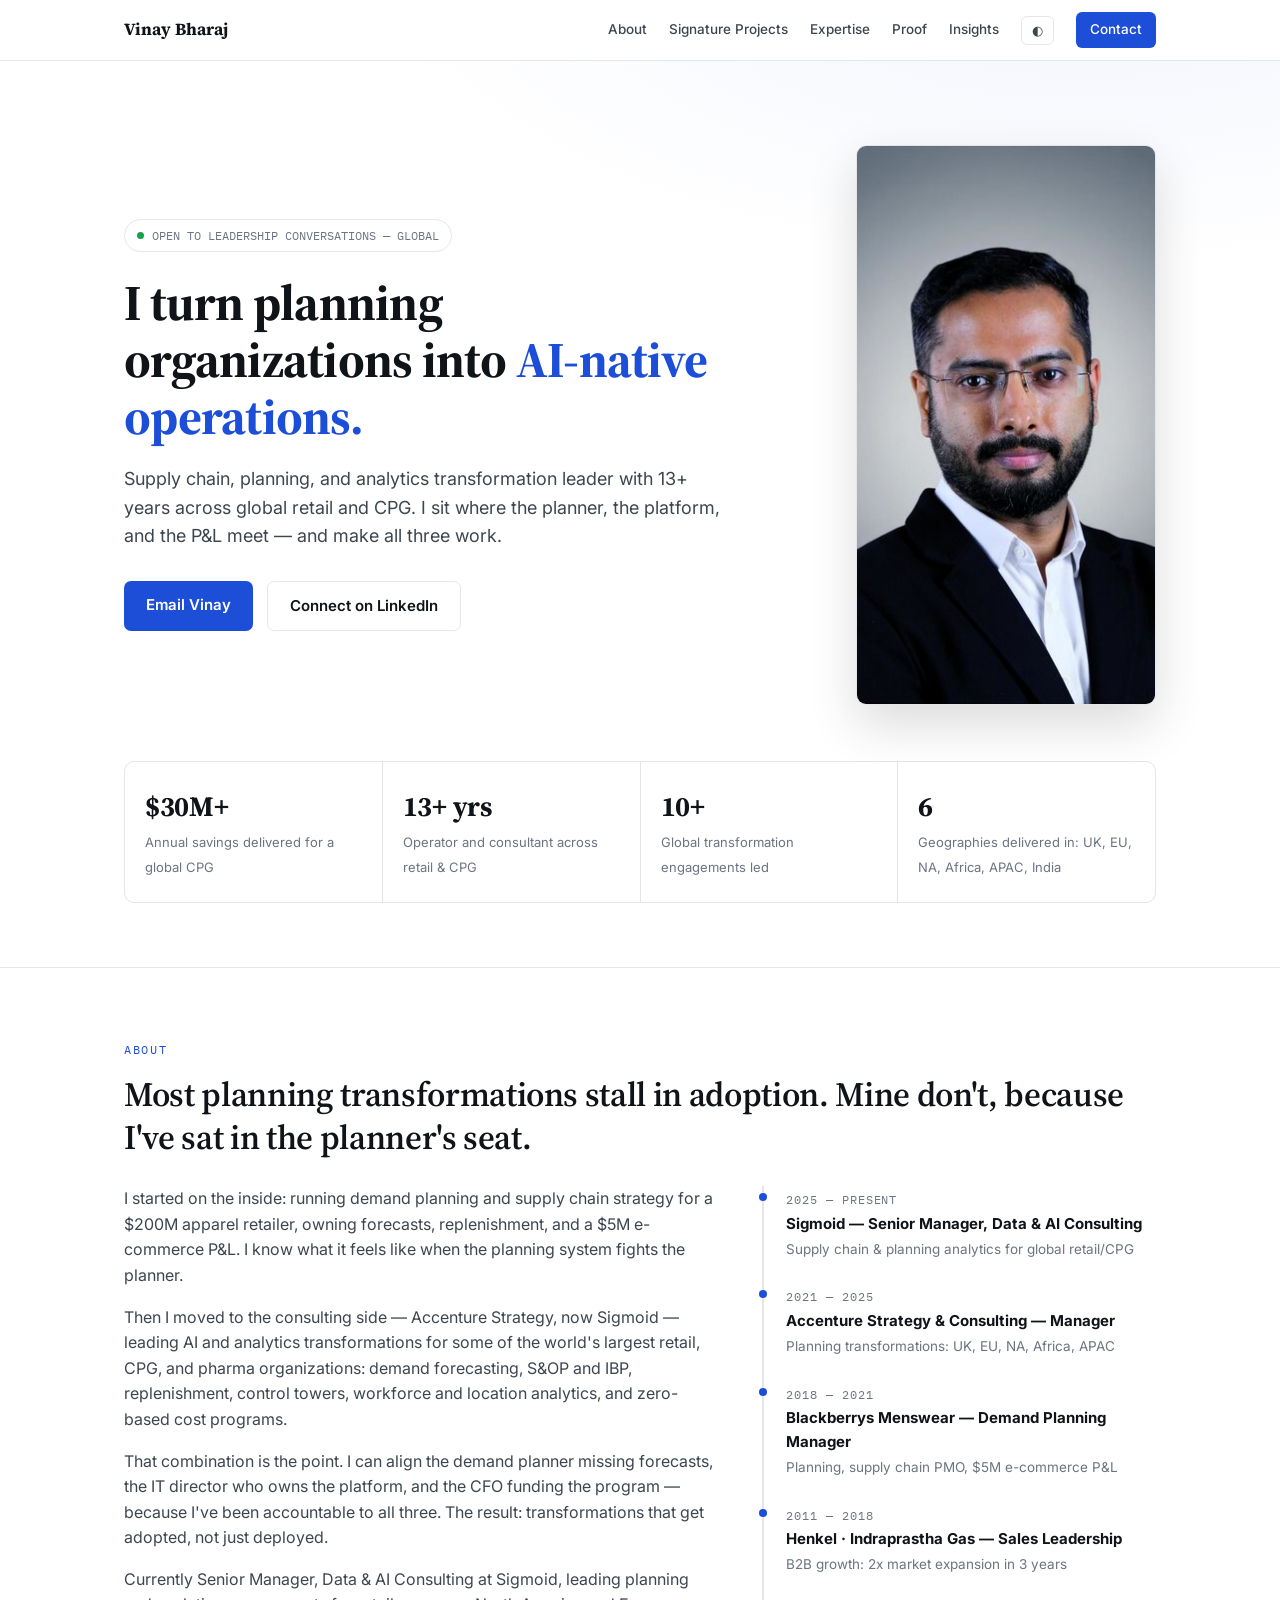
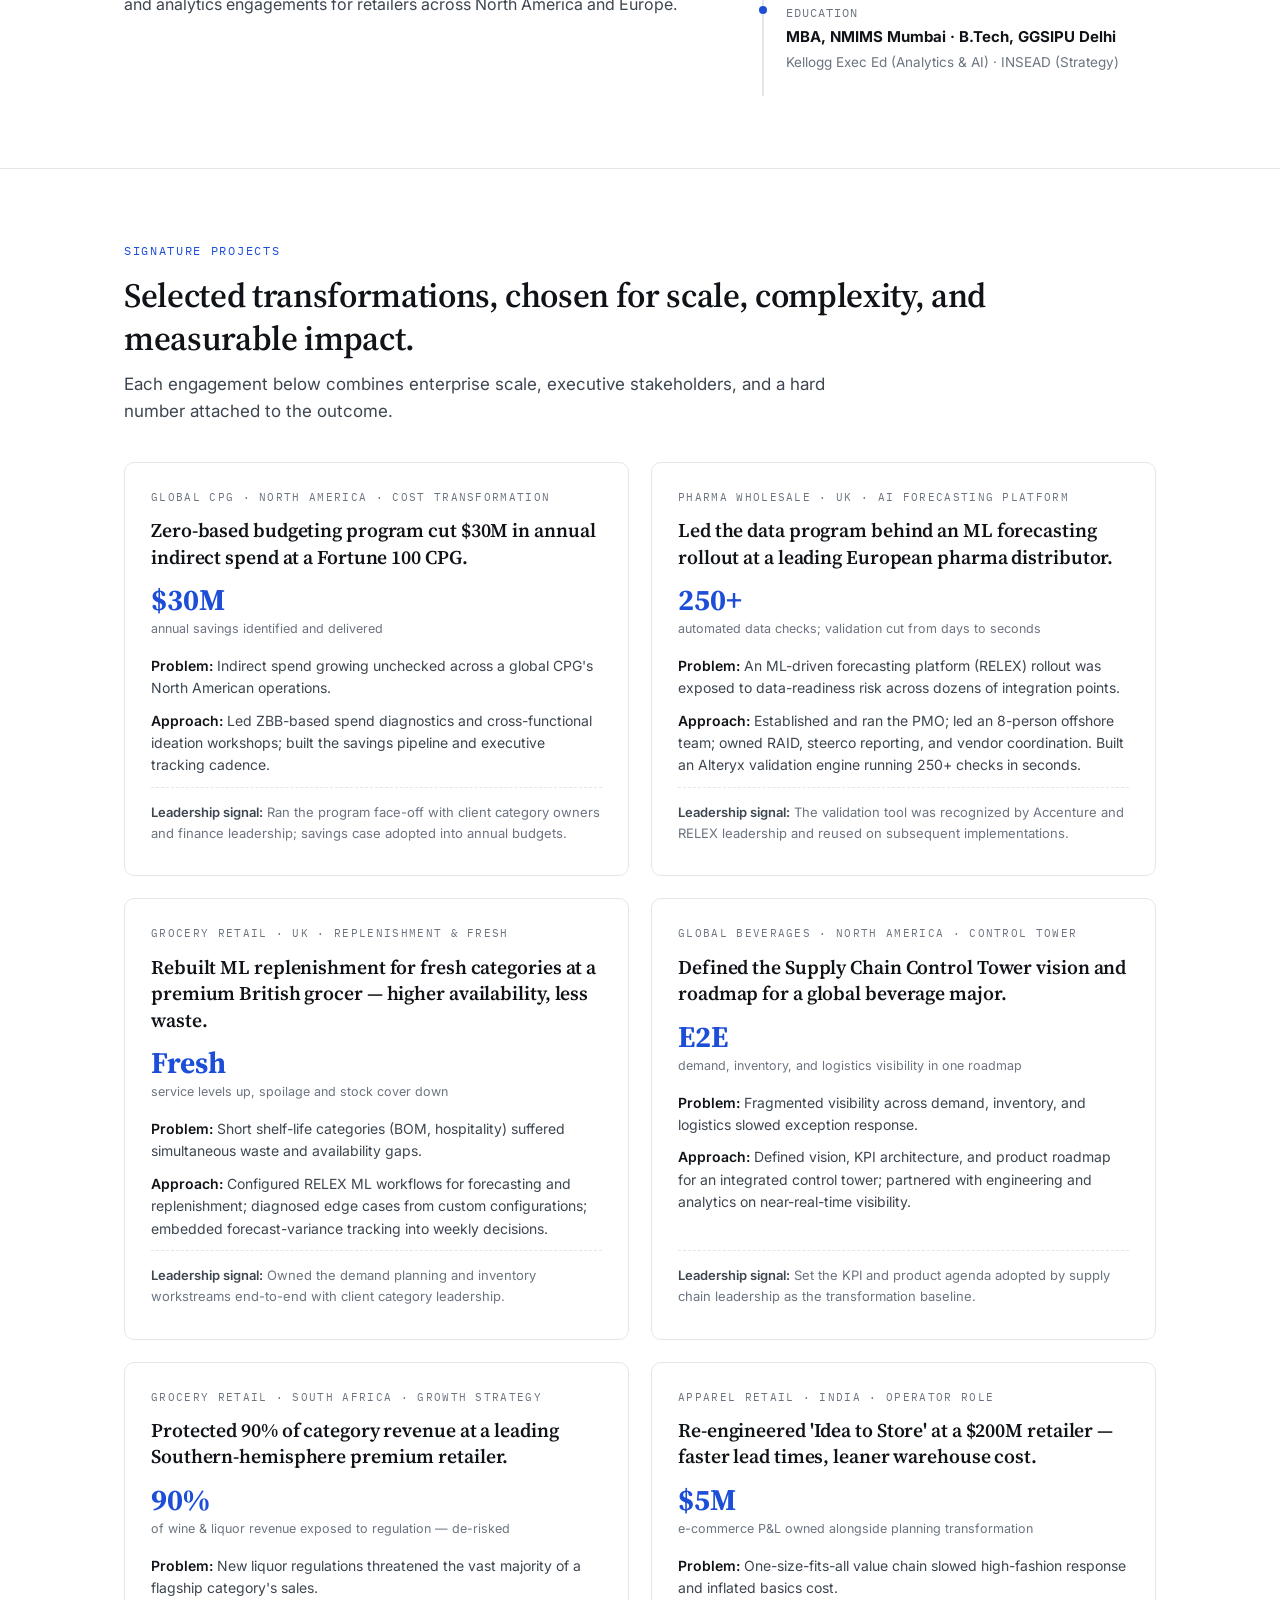
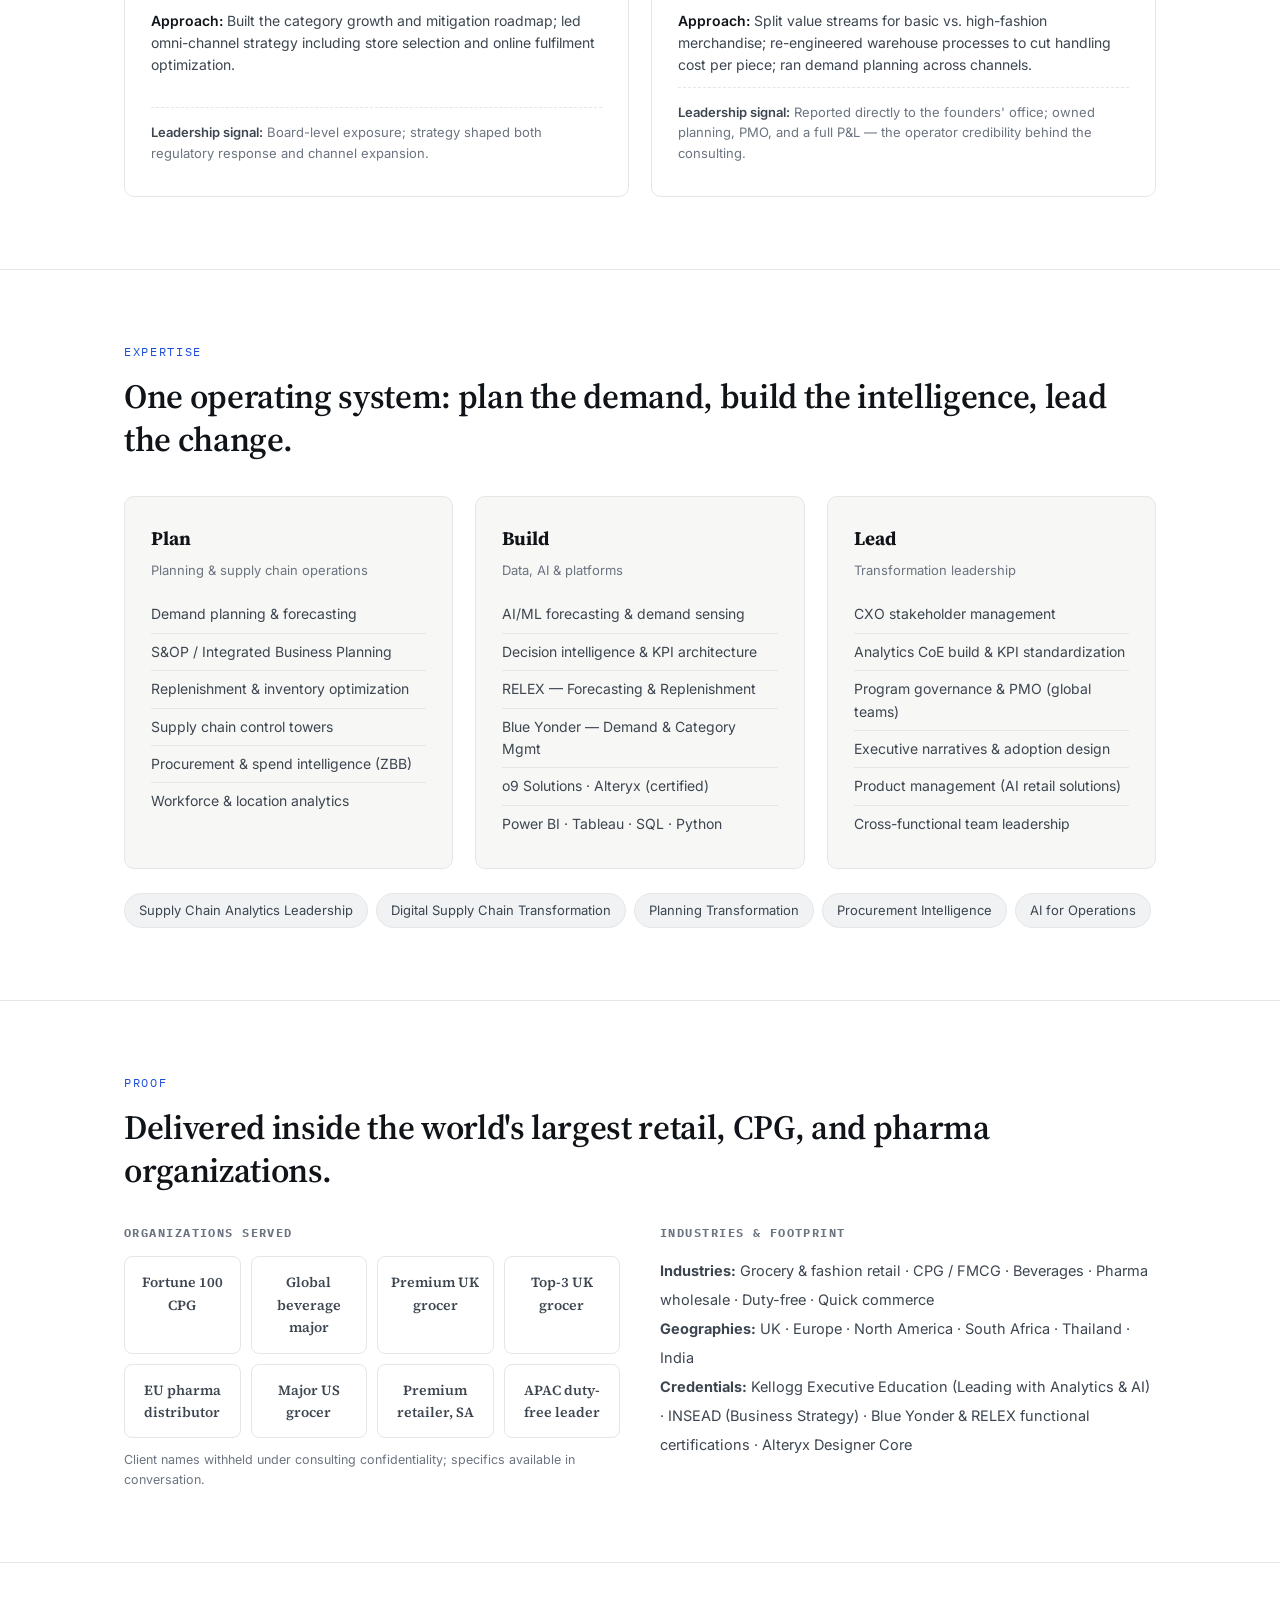
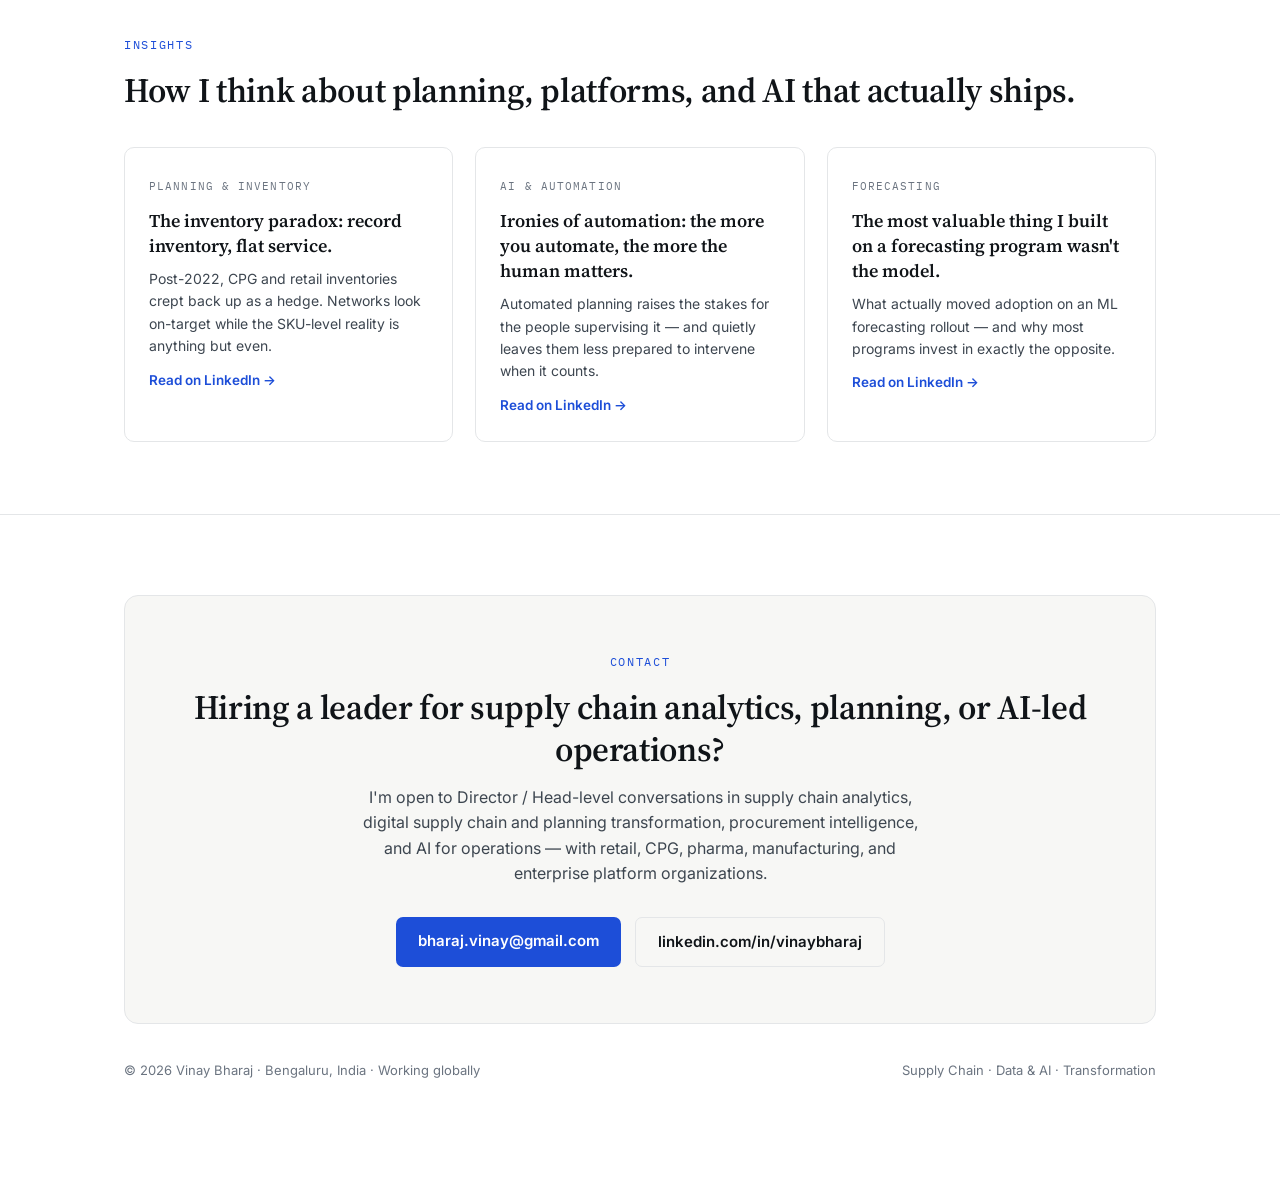
==== index.html @ 6f0c4325 "Add files via upload" ====
<!DOCTYPE html>
<html lang="en">
<head>
<meta charset="UTF-8">
<meta name="viewport" content="width=device-width, initial-scale=1.0">
<title>Vinay Bharaj — AI-Enabled Supply Chain &amp; Planning Transformation Leader</title>
<meta name="description" content="Vinay Bharaj leads AI-enabled supply chain, planning, and analytics transformations for global retail and CPG organizations. 13+ years, $30M+ delivered savings, engagements across UK, Europe, North America, Africa, and APAC.">
<meta name="keywords" content="Vinay Bharaj, supply chain analytics leader, planning transformation, demand planning, S&OP, IBP, AI supply chain, RELEX, Blue Yonder, decision intelligence, retail analytics, CPG analytics, supply chain director">
<meta name="author" content="Vinay Bharaj">
<meta name="robots" content="index, follow">
<link rel="canonical" href="https://vinaybharaj.github.io/">
<!-- Open Graph -->
<meta property="og:type" content="profile">
<meta property="og:title" content="Vinay Bharaj — AI-Enabled Supply Chain &amp; Planning Transformation Leader">
<meta property="og:description" content="13+ years turning planning organizations into AI-native operations. $30M+ delivered savings across global retail and CPG.">
<meta property="og:url" content="https://vinaybharaj.github.io/">
<meta property="og:image" content="https://vinaybharaj.github.io/og-image.jpg">
<!-- Twitter -->
<meta name="twitter:card" content="summary">
<meta name="twitter:title" content="Vinay Bharaj — Supply Chain &amp; Planning Transformation Leader">
<meta name="twitter:description" content="AI-enabled supply chain, planning, and analytics transformation. 13+ years. $30M+ delivered impact.">
<!-- Structured data -->
<script type="application/ld+json">
{
  "@context": "https://schema.org",
  "@type": "Person",
  "name": "Vinay Bharaj",
  "url": "https://vinaybharaj.github.io/",
  "email": "mailto:bharaj.vinay@gmail.com",
  "jobTitle": "Senior Manager, Data & AI Consulting",
  "worksFor": { "@type": "Organization", "name": "Sigmoid" },
  "alumniOf": [
    { "@type": "CollegeOrUniversity", "name": "NMIMS Mumbai" },
    { "@type": "CollegeOrUniversity", "name": "Guru Gobind Singh Indraprastha University" }
  ],
  "knowsAbout": ["Supply Chain Planning", "Demand Planning", "S&OP", "Integrated Business Planning", "AI and Machine Learning Forecasting", "Decision Intelligence", "Supply Chain Control Towers", "RELEX", "Blue Yonder", "Retail Analytics", "CPG Analytics", "Cost Transformation", "Procurement Analytics"],
  "sameAs": ["https://www.linkedin.com/in/vinaybharaj"]
}
</script>
<link rel="preconnect" href="https://fonts.googleapis.com">
<link rel="preconnect" href="https://fonts.gstatic.com" crossorigin>
<link href="https://fonts.googleapis.com/css2?family=Source+Serif+4:opsz,wght@8..60,400;8..60,600;8..60,700&family=Inter:wght@400;500;600;700&family=IBM+Plex+Mono:wght@400;500&display=swap" rel="stylesheet">
<style>
:root{
  --bg:#ffffff; --bg-alt:#f7f7f5; --ink:#101418; --ink-2:#3d4650; --ink-3:#6b7480;
  --line:#e4e6e8; --accent:#1d4ed8; --accent-ink:#1d4ed8; --card:#ffffff;
  --chip:#f0f2f4; --hero-grad:radial-gradient(1200px 500px at 85% -10%, rgba(29,78,216,.06), transparent 60%);
}
[data-theme="dark"]{
  --bg:#0b0f14; --bg-alt:#10151c; --ink:#e9edf1; --ink-2:#b6bec8; --ink-3:#8a939e;
  --line:#232b34; --accent:#6e9bff; --accent-ink:#8fb0ff; --card:#10151c;
  --chip:#1a212a; --hero-grad:radial-gradient(1200px 500px at 85% -10%, rgba(110,155,255,.07), transparent 60%);
}
*{margin:0;padding:0;box-sizing:border-box}
html{scroll-behavior:smooth}
body{font-family:'Inter',system-ui,sans-serif;background:var(--bg);color:var(--ink);line-height:1.6;font-size:16px;-webkit-font-smoothing:antialiased;transition:background .25s,color .25s}
.serif{font-family:'Source Serif 4',Georgia,serif}
.mono{font-family:'IBM Plex Mono',monospace}
.wrap{max-width:1080px;margin:0 auto;padding:0 24px}
section{padding:72px 0;border-top:1px solid var(--line)}
a{color:var(--accent-ink);text-decoration:none}
a:hover{text-decoration:underline}

/* Eyebrow labels */
.eyebrow{font-family:'IBM Plex Mono',monospace;font-size:12px;letter-spacing:.14em;text-transform:uppercase;color:var(--accent-ink);margin-bottom:14px;display:block}
h2{font-family:'Source Serif 4',Georgia,serif;font-size:clamp(26px,3.6vw,34px);font-weight:600;line-height:1.25;margin-bottom:12px;letter-spacing:-.01em}
.lede{color:var(--ink-2);max-width:720px;font-size:17px}

/* Nav */
nav{position:sticky;top:0;z-index:50;background:color-mix(in srgb, var(--bg) 88%, transparent);backdrop-filter:blur(10px);border-bottom:1px solid var(--line)}
.nav-in{display:flex;align-items:center;justify-content:space-between;height:60px}
.brand{font-family:'Source Serif 4',Georgia,serif;font-weight:700;font-size:17px;color:var(--ink)}
.nav-links{display:flex;gap:22px;align-items:center}
.nav-links a{color:var(--ink-2);font-size:13.5px;font-weight:500}
.nav-links a:hover{color:var(--accent-ink);text-decoration:none}
#themeBtn{background:none;border:1px solid var(--line);border-radius:6px;color:var(--ink-2);cursor:pointer;font-size:13px;padding:5px 10px;font-family:'IBM Plex Mono',monospace}
@media(max-width:760px){.nav-links a:not(.nav-cta){display:none}}
.nav-cta{background:var(--accent);color:#fff !important;padding:7px 14px;border-radius:6px;font-weight:600}
.nav-cta:hover{opacity:.9;text-decoration:none}

/* Hero */
header.hero{border-top:none;background:var(--hero-grad);padding:84px 0 64px}
.hero-grid{display:grid;grid-template-columns:1.6fr 1fr;gap:56px;align-items:center}
@media(max-width:820px){.hero-grid{grid-template-columns:1fr;gap:36px}}
h1{font-family:'Source Serif 4',Georgia,serif;font-size:clamp(32px,5vw,50px);font-weight:700;line-height:1.14;letter-spacing:-.015em;margin:0 0 20px}
h1 em{font-style:normal;color:var(--accent-ink)}
.hero-sub{font-size:18px;color:var(--ink-2);max-width:620px;margin-bottom:30px}
.cta-row{display:flex;gap:14px;flex-wrap:wrap}
.btn{display:inline-block;padding:12px 22px;border-radius:7px;font-weight:600;font-size:15px;transition:opacity .15s}
.btn-primary{background:var(--accent);color:#fff}
.btn-primary:hover{opacity:.9;text-decoration:none}
.btn-ghost{border:1.5px solid var(--line);color:var(--ink)}
.btn-ghost:hover{border-color:var(--accent);color:var(--accent-ink);text-decoration:none}
.headshot{width:min(300px,70vw);aspect-ratio:1;border-radius:10px;object-fit:cover;justify-self:end;box-shadow:0 20px 50px rgba(0,0,0,.14);border:1px solid var(--line)}
@media(max-width:820px){.headshot{justify-self:start;width:200px}}
.avail{display:inline-flex;align-items:center;gap:8px;font-family:'IBM Plex Mono',monospace;font-size:12px;color:var(--ink-3);margin-bottom:22px;border:1px solid var(--line);padding:6px 12px;border-radius:99px}
.dot{width:7px;height:7px;border-radius:50%;background:#16a34a;flex:none}

/* Stat bar */
.stats{display:grid;grid-template-columns:repeat(4,1fr);gap:1px;background:var(--line);border:1px solid var(--line);border-radius:10px;overflow:hidden;margin-top:56px}
.stat{background:var(--card);padding:22px 20px}
.stat b{display:block;font-family:'Source Serif 4',Georgia,serif;font-size:28px;font-weight:700;letter-spacing:-.01em}
.stat span{font-size:13px;color:var(--ink-3)}
@media(max-width:760px){.stats{grid-template-columns:repeat(2,1fr)}}

/* About */
.about-grid{display:grid;grid-template-columns:1.5fr 1fr;gap:48px;margin-top:28px}
@media(max-width:820px){.about-grid{grid-template-columns:1fr}}
.about-grid p{color:var(--ink-2);margin-bottom:16px}
.arc{border-left:2px solid var(--line);padding-left:22px}
.arc-item{margin-bottom:22px;position:relative}
.arc-item::before{content:"";position:absolute;left:-27px;top:7px;width:8px;height:8px;border-radius:50%;background:var(--accent)}
.arc-item .mono{font-size:11.5px;color:var(--ink-3);letter-spacing:.08em}
.arc-item b{display:block;font-size:15px}
.arc-item span{font-size:13.5px;color:var(--ink-3)}

/* Projects */
.cases{display:grid;grid-template-columns:1fr 1fr;gap:22px;margin-top:36px}
@media(max-width:820px){.cases{grid-template-columns:1fr}}
.case{background:var(--card);border:1px solid var(--line);border-radius:10px;padding:26px 26px 22px;display:flex;flex-direction:column;transition:border-color .15s, transform .15s}
.case:hover{border-color:var(--accent);transform:translateY(-2px)}
.case .tag{font-family:'IBM Plex Mono',monospace;font-size:11px;letter-spacing:.12em;text-transform:uppercase;color:var(--ink-3);margin-bottom:12px}
.case h3{font-family:'Source Serif 4',Georgia,serif;font-size:19.5px;font-weight:600;line-height:1.35;margin-bottom:14px;letter-spacing:-.005em}
.case .metric{font-family:'Source Serif 4',Georgia,serif;font-size:30px;font-weight:700;color:var(--accent-ink);line-height:1;margin-bottom:4px}
.case .metric-l{font-size:12.5px;color:var(--ink-3);margin-bottom:16px}
.case p{font-size:14px;color:var(--ink-2);margin-bottom:10px}
.case p b{color:var(--ink);font-weight:600}
.case .signal{margin-top:auto;padding-top:14px;border-top:1px dashed var(--line);font-size:13px;color:var(--ink-3)}
.case .signal b{color:var(--ink-2)}

/* Expertise */
.exp-grid{display:grid;grid-template-columns:repeat(3,1fr);gap:22px;margin-top:36px}
@media(max-width:820px){.exp-grid{grid-template-columns:1fr}}
.exp{background:var(--bg-alt);border:1px solid var(--line);border-radius:10px;padding:26px}
.exp h3{font-family:'Source Serif 4',Georgia,serif;font-size:19px;margin-bottom:6px}
.exp .sub{font-size:13px;color:var(--ink-3);margin-bottom:16px}
.exp ul{list-style:none}
.exp li{font-size:14px;color:var(--ink-2);padding:7px 0;border-bottom:1px solid var(--line)}
.exp li:last-child{border-bottom:none}
.chips{display:flex;flex-wrap:wrap;gap:8px;margin-top:24px}
.chip{background:var(--chip);border:1px solid var(--line);border-radius:99px;padding:6px 14px;font-size:13px;color:var(--ink-2)}

/* Proof */
.proof-grid{display:grid;grid-template-columns:1fr 1fr;gap:40px;margin-top:32px}
@media(max-width:820px){.proof-grid{grid-template-columns:1fr}}
.proof h4{font-family:'IBM Plex Mono',monospace;font-size:12px;letter-spacing:.12em;text-transform:uppercase;color:var(--ink-3);margin-bottom:14px}
.logos{display:grid;grid-template-columns:repeat(4,1fr);gap:10px}
@media(max-width:560px){.logos{grid-template-columns:repeat(2,1fr)}}
.logo{border:1px solid var(--line);border-radius:8px;padding:14px 8px;text-align:center;font-family:'Source Serif 4',Georgia,serif;font-weight:600;font-size:14px;color:var(--ink-2);background:var(--card)}
.geo{font-size:14.5px;color:var(--ink-2);line-height:2}

/* Insights */
.insights{display:grid;grid-template-columns:repeat(3,1fr);gap:22px;margin-top:36px}
@media(max-width:820px){.insights{grid-template-columns:1fr}}
.post{border:1px solid var(--line);border-radius:10px;padding:24px;background:var(--card);transition:border-color .15s}
.post:hover{border-color:var(--accent)}
.post .mono{font-size:11px;color:var(--ink-3);letter-spacing:.1em;text-transform:uppercase}
.post h3{font-family:'Source Serif 4',Georgia,serif;font-size:18px;font-weight:600;line-height:1.4;margin:10px 0 10px}
.post p{font-size:14px;color:var(--ink-2)}
.post a{font-size:13.5px;font-weight:600;display:inline-block;margin-top:12px}

/* Contact */
.contact-box{background:var(--bg-alt);border:1px solid var(--line);border-radius:14px;padding:56px 40px;text-align:center;margin-top:8px}
.contact-box h2{margin-bottom:14px}
.contact-box p{max-width:560px;margin:0 auto 30px;color:var(--ink-2)}
footer{padding:36px 0 48px;color:var(--ink-3);font-size:13px;display:flex;justify-content:space-between;flex-wrap:wrap;gap:10px}
</style>
</head>
<body>

<nav>
  <div class="wrap nav-in">
    <span class="brand">Vinay Bharaj</span>
    <div class="nav-links">
      <a href="#about">About</a>
      <a href="#projects">Signature Projects</a>
      <a href="#expertise">Expertise</a>
      <a href="#proof">Proof</a>
      <a href="#insights">Insights</a>
      <button id="themeBtn" aria-label="Toggle dark mode">◐</button>
      <a class="nav-cta" href="#contact">Contact</a>
    </div>
  </div>
</nav>

<header class="hero">
  <div class="wrap">
    <div class="hero-grid">
      <div>
        <span class="avail"><span class="dot"></span>OPEN TO LEADERSHIP CONVERSATIONS — GLOBAL</span>
        <h1>I turn planning organizations into <em>AI-native operations.</em></h1>
        <p class="hero-sub">Supply chain, planning, and analytics transformation leader with 13+ years across global retail and CPG. I sit where the planner, the platform, and the P&amp;L meet — and make all three work.</p>
        <div class="cta-row">
          <a class="btn btn-primary" href="mailto:bharaj.vinay@gmail.com?subject=Leadership%20opportunity%20—%20%5BCompany%5D">Email Vinay</a>
          <a class="btn btn-ghost" href="https://www.linkedin.com/in/vinaybharaj" target="_blank" rel="noopener">Connect on LinkedIn</a>
        </div>
      </div>
      <img class="headshot" src="[data-uri]" alt="Vinay Bharaj — Supply Chain and AI Transformation Leader" width="560" height="560">
    </div>
    <div class="stats" aria-label="Career highlights">
      <div class="stat"><b>$30M+</b><span>Annual savings delivered for a global CPG</span></div>
      <div class="stat"><b>13+ yrs</b><span>Operator and consultant across retail &amp; CPG</span></div>
      <div class="stat"><b>10+</b><span>Global transformation engagements led</span></div>
      <div class="stat"><b>6</b><span>Geographies delivered in: UK, EU, NA, Africa, APAC, India</span></div>
    </div>
  </div>
</header>

<section id="about">
  <div class="wrap">
    <span class="eyebrow">About</span>
    <h2>Most planning transformations stall in adoption. Mine don't, because I've sat in the planner's seat.</h2>
    <div class="about-grid">
      <div>
        <p>I started on the inside: running demand planning and supply chain strategy for a $200M apparel retailer, owning forecasts, replenishment, and a $5M e-commerce P&amp;L. I know what it feels like when the planning system fights the planner.</p>
        <p>Then I moved to the consulting side — Accenture Strategy, now Sigmoid — leading AI and analytics transformations for some of the world's largest retail, CPG, and pharma organizations: demand forecasting, S&amp;OP and IBP, replenishment, control towers, workforce and location analytics, and zero-based cost programs.</p>
        <p>That combination is the point. I can align the demand planner missing forecasts, the IT director who owns the platform, and the CFO funding the program — because I've been accountable to all three. The result: transformations that get adopted, not just deployed.</p>
        <p>Currently Senior Manager, Data &amp; AI Consulting at Sigmoid, leading planning and analytics engagements for retailers across North America and Europe.</p>
      </div>
      <div class="arc" aria-label="Career arc">
        <div class="arc-item"><span class="mono">2025 — PRESENT</span><b>Sigmoid — Senior Manager, Data &amp; AI Consulting</b><span>Supply chain &amp; planning analytics for global retail/CPG</span></div>
        <div class="arc-item"><span class="mono">2021 — 2025</span><b>Accenture Strategy &amp; Consulting — Manager</b><span>Planning transformations: UK, EU, NA, Africa, APAC</span></div>
        <div class="arc-item"><span class="mono">2018 — 2021</span><b>Blackberrys Menswear — Demand Planning Manager</b><span>Planning, supply chain PMO, $5M e-commerce P&amp;L</span></div>
        <div class="arc-item"><span class="mono">2011 — 2018</span><b>Henkel · Indraprastha Gas — Sales Leadership</b><span>B2B growth: 2x market expansion in 3 years</span></div>
        <div class="arc-item"><span class="mono">EDUCATION</span><b>MBA, NMIMS Mumbai · B.Tech, GGSIPU Delhi</b><span>Kellogg Exec Ed (Analytics &amp; AI) · INSEAD (Strategy)</span></div>
      </div>
    </div>
  </div>
</section>

<section id="projects">
  <div class="wrap">
    <span class="eyebrow">Signature Projects</span>
    <h2>Selected transformations, chosen for scale, complexity, and measurable impact.</h2>
    <p class="lede">Each engagement below combines enterprise scale, executive stakeholders, and a hard number attached to the outcome.</p>
    <div class="cases">

      <article class="case">
        <div class="tag">Global CPG · North America · Cost Transformation</div>
        <h3>Zero-based budgeting program cut $30M in annual indirect spend at a Fortune 100 CPG.</h3>
        <div class="metric">$30M</div>
        <div class="metric-l">annual savings identified and delivered</div>
        <p><b>Problem:</b> Indirect spend growing unchecked across a global CPG's North American operations.</p>
        <p><b>Approach:</b> Led ZBB-based spend diagnostics and cross-functional ideation workshops; built the savings pipeline and executive tracking cadence.</p>
        <p class="signal"><b>Leadership signal:</b> Ran the program face-off with client category owners and finance leadership; savings case adopted into annual budgets.</p>
      </article>

      <article class="case">
        <div class="tag">Pharma Wholesale · UK · AI Forecasting Platform</div>
        <h3>Led the data program behind an ML forecasting rollout at a leading European pharma distributor.</h3>
        <div class="metric">250+</div>
        <div class="metric-l">automated data checks; validation cut from days to seconds</div>
        <p><b>Problem:</b> An ML-driven forecasting platform (RELEX) rollout was exposed to data-readiness risk across dozens of integration points.</p>
        <p><b>Approach:</b> Established and ran the PMO; led an 8-person offshore team; owned RAID, steerco reporting, and vendor coordination. Built an Alteryx validation engine running 250+ checks in seconds.</p>
        <p class="signal"><b>Leadership signal:</b> The validation tool was recognized by Accenture and RELEX leadership and reused on subsequent implementations.</p>
      </article>

      <article class="case">
        <div class="tag">Grocery Retail · UK · Replenishment &amp; Fresh</div>
        <h3>Rebuilt ML replenishment for fresh categories at a premium British grocer — higher availability, less waste.</h3>
        <div class="metric">Fresh</div>
        <div class="metric-l">service levels up, spoilage and stock cover down</div>
        <p><b>Problem:</b> Short shelf-life categories (BOM, hospitality) suffered simultaneous waste and availability gaps.</p>
        <p><b>Approach:</b> Configured RELEX ML workflows for forecasting and replenishment; diagnosed edge cases from custom configurations; embedded forecast-variance tracking into weekly decisions.</p>
        <p class="signal"><b>Leadership signal:</b> Owned the demand planning and inventory workstreams end-to-end with client category leadership.</p>
      </article>

      <article class="case">
        <div class="tag">Global Beverages · North America · Control Tower</div>
        <h3>Defined the Supply Chain Control Tower vision and roadmap for a global beverage major.</h3>
        <div class="metric">E2E</div>
        <div class="metric-l">demand, inventory, and logistics visibility in one roadmap</div>
        <p><b>Problem:</b> Fragmented visibility across demand, inventory, and logistics slowed exception response.</p>
        <p><b>Approach:</b> Defined vision, KPI architecture, and product roadmap for an integrated control tower; partnered with engineering and analytics on near-real-time visibility.</p>
        <p class="signal"><b>Leadership signal:</b> Set the KPI and product agenda adopted by supply chain leadership as the transformation baseline.</p>
      </article>

      <article class="case">
        <div class="tag">Grocery Retail · South Africa · Growth Strategy</div>
        <h3>Protected 90% of category revenue at a leading Southern-hemisphere premium retailer.</h3>
        <div class="metric">90%</div>
        <div class="metric-l">of wine &amp; liquor revenue exposed to regulation — de-risked</div>
        <p><b>Problem:</b> New liquor regulations threatened the vast majority of a flagship category's sales.</p>
        <p><b>Approach:</b> Built the category growth and mitigation roadmap; led omni-channel strategy including store selection and online fulfilment optimization.</p>
        <p class="signal"><b>Leadership signal:</b> Board-level exposure; strategy shaped both regulatory response and channel expansion.</p>
      </article>

      <article class="case">
        <div class="tag">Apparel Retail · India · Operator Role</div>
        <h3>Re-engineered 'Idea to Store' at a $200M retailer — faster lead times, leaner warehouse cost.</h3>
        <div class="metric">$5M</div>
        <div class="metric-l">e-commerce P&amp;L owned alongside planning transformation</div>
        <p><b>Problem:</b> One-size-fits-all value chain slowed high-fashion response and inflated basics cost.</p>
        <p><b>Approach:</b> Split value streams for basic vs. high-fashion merchandise; re-engineered warehouse processes to cut handling cost per piece; ran demand planning across channels.</p>
        <p class="signal"><b>Leadership signal:</b> Reported directly to the founders' office; owned planning, PMO, and a full P&amp;L — the operator credibility behind the consulting.</p>
      </article>

    </div>
  </div>
</section>

<section id="expertise">
  <div class="wrap">
    <span class="eyebrow">Expertise</span>
    <h2>One operating system: plan the demand, build the intelligence, lead the change.</h2>
    <div class="exp-grid">
      <div class="exp">
        <h3>Plan</h3>
        <div class="sub">Planning &amp; supply chain operations</div>
        <ul>
          <li>Demand planning &amp; forecasting</li>
          <li>S&amp;OP / Integrated Business Planning</li>
          <li>Replenishment &amp; inventory optimization</li>
          <li>Supply chain control towers</li>
          <li>Procurement &amp; spend intelligence (ZBB)</li>
          <li>Workforce &amp; location analytics</li>
        </ul>
      </div>
      <div class="exp">
        <h3>Build</h3>
        <div class="sub">Data, AI &amp; platforms</div>
        <ul>
          <li>AI/ML forecasting &amp; demand sensing</li>
          <li>Decision intelligence &amp; KPI architecture</li>
          <li>RELEX — Forecasting &amp; Replenishment</li>
          <li>Blue Yonder — Demand &amp; Category Mgmt</li>
          <li>o9 Solutions · Alteryx (certified)</li>
          <li>Power BI · Tableau · SQL · Python</li>
        </ul>
      </div>
      <div class="exp">
        <h3>Lead</h3>
        <div class="sub">Transformation leadership</div>
        <ul>
          <li>CXO stakeholder management</li>
          <li>Analytics CoE build &amp; KPI standardization</li>
          <li>Program governance &amp; PMO (global teams)</li>
          <li>Executive narratives &amp; adoption design</li>
          <li>Product management (AI retail solutions)</li>
          <li>Cross-functional team leadership</li>
        </ul>
      </div>
    </div>
    <div class="chips" aria-label="Focus roles">
      <span class="chip">Supply Chain Analytics Leadership</span>
      <span class="chip">Digital Supply Chain Transformation</span>
      <span class="chip">Planning Transformation</span>
      <span class="chip">Procurement Intelligence</span>
      <span class="chip">AI for Operations</span>
    </div>
  </div>
</section>

<section id="proof">
  <div class="wrap">
    <span class="eyebrow">Proof</span>
    <h2>Delivered inside the world's largest retail, CPG, and pharma organizations.</h2>
    <div class="proof-grid">
      <div class="proof">
        <h4>Organizations served</h4>
        <div class="logos">
          <div class="logo">Fortune 100 CPG</div>
          <div class="logo">Global beverage major</div>
          <div class="logo">Premium UK grocer</div>
          <div class="logo">Top-3 UK grocer</div>
          <div class="logo">EU pharma distributor</div>
          <div class="logo">Major US grocer</div>
          <div class="logo">Premium retailer, SA</div>
          <div class="logo">APAC duty-free leader</div>
        </div>
        <p style="font-size:12.5px;color:var(--ink-3);margin-top:12px">Client names withheld under consulting confidentiality; specifics available in conversation.</p>
      </div>
      <div class="proof">
        <h4>Industries &amp; footprint</h4>
        <p class="geo"><b>Industries:</b> Grocery &amp; fashion retail · CPG / FMCG · Beverages · Pharma wholesale · Duty-free · Quick commerce<br>
        <b>Geographies:</b> UK · Europe · North America · South Africa · Thailand · India<br>
        <b>Credentials:</b> Kellogg Executive Education (Leading with Analytics &amp; AI) · INSEAD (Business Strategy) · Blue Yonder &amp; RELEX functional certifications · Alteryx Designer Core</p>
      </div>
    </div>
  </div>
</section>

<section id="insights">
  <div class="wrap">
    <span class="eyebrow">Insights</span>
    <h2>How I think about planning, platforms, and AI that actually ships.</h2>
    <div class="insights">
      <article class="post">
        <span class="mono">Planning &amp; Inventory</span>
        <h3>The inventory paradox: record inventory, flat service.</h3>
        <p>Post-2022, CPG and retail inventories crept back up as a hedge. Networks look on-target while the SKU-level reality is anything but even.</p>
        <a href="https://www.linkedin.com/feed/update/urn:li:activity:7478098131780390912/" target="_blank" rel="noopener">Read on LinkedIn →</a>
      </article>
      <article class="post">
        <span class="mono">AI &amp; Automation</span>
        <h3>Ironies of automation: the more you automate, the more the human matters.</h3>
        <p>Automated planning raises the stakes for the people supervising it — and quietly leaves them less prepared to intervene when it counts.</p>
        <a href="https://www.linkedin.com/feed/update/urn:li:activity:7471899570910896131/" target="_blank" rel="noopener">Read on LinkedIn →</a>
      </article>
      <article class="post">
        <span class="mono">Forecasting</span>
        <h3>The most valuable thing I built on a forecasting program wasn't the model.</h3>
        <p>What actually moved adoption on an ML forecasting rollout — and why most programs invest in exactly the opposite.</p>
        <a href="https://www.linkedin.com/feed/update/urn:li:activity:7470878042601508864/" target="_blank" rel="noopener">Read on LinkedIn →</a>
      </article>
    </div>
  </div>
</section>

<section id="contact">
  <div class="wrap">
    <div class="contact-box">
      <span class="eyebrow">Contact</span>
      <h2>Hiring a leader for supply chain analytics, planning, or AI-led operations?</h2>
      <p>I'm open to Director / Head-level conversations in supply chain analytics, digital supply chain and planning transformation, procurement intelligence, and AI for operations — with retail, CPG, pharma, manufacturing, and enterprise platform organizations.</p>
      <div class="cta-row" style="justify-content:center">
        <a class="btn btn-primary" href="mailto:bharaj.vinay@gmail.com?subject=Leadership%20opportunity%20—%20%5BCompany%5D">bharaj.vinay@gmail.com</a>
        <a class="btn btn-ghost" href="https://www.linkedin.com/in/vinaybharaj" target="_blank" rel="noopener">linkedin.com/in/vinaybharaj</a>
      </div>
    </div>
    <footer>
      <span>© 2026 Vinay Bharaj · Bengaluru, India · Working globally</span>
      <span>Supply Chain · Data &amp; AI · Transformation</span>
    </footer>
  </div>
</section>

<script>
(function(){
  var btn=document.getElementById('themeBtn');
  var saved=null;
  try{saved=localStorage.getItem('theme')}catch(e){}
  var pref=saved||(window.matchMedia('(prefers-color-scheme: dark)').matches?'dark':'light');
  document.documentElement.setAttribute('data-theme',pref);
  btn.addEventListener('click',function(){
    var cur=document.documentElement.getAttribute('data-theme')==='dark'?'light':'dark';
    document.documentElement.setAttribute('data-theme',cur);
    try{localStorage.setItem('theme',cur)}catch(e){}
  });
})();
</script>
</body>
</html>
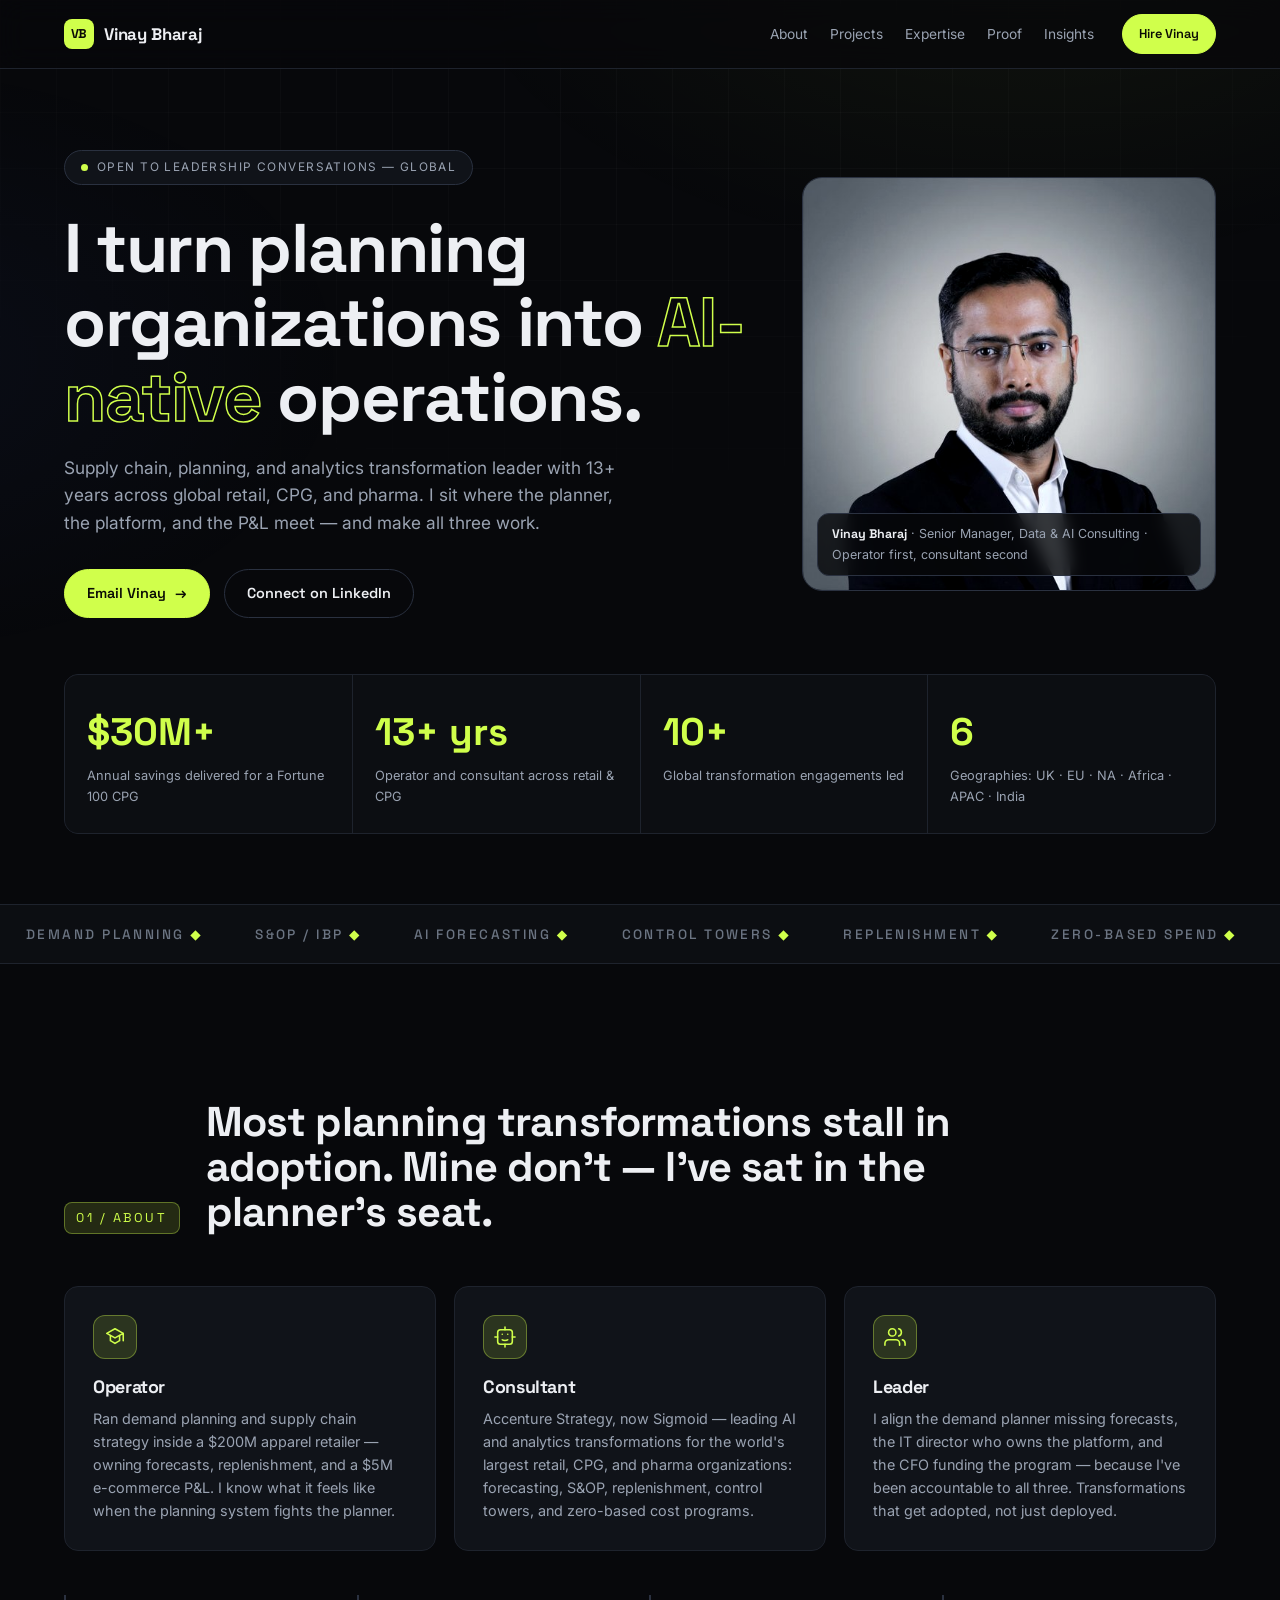
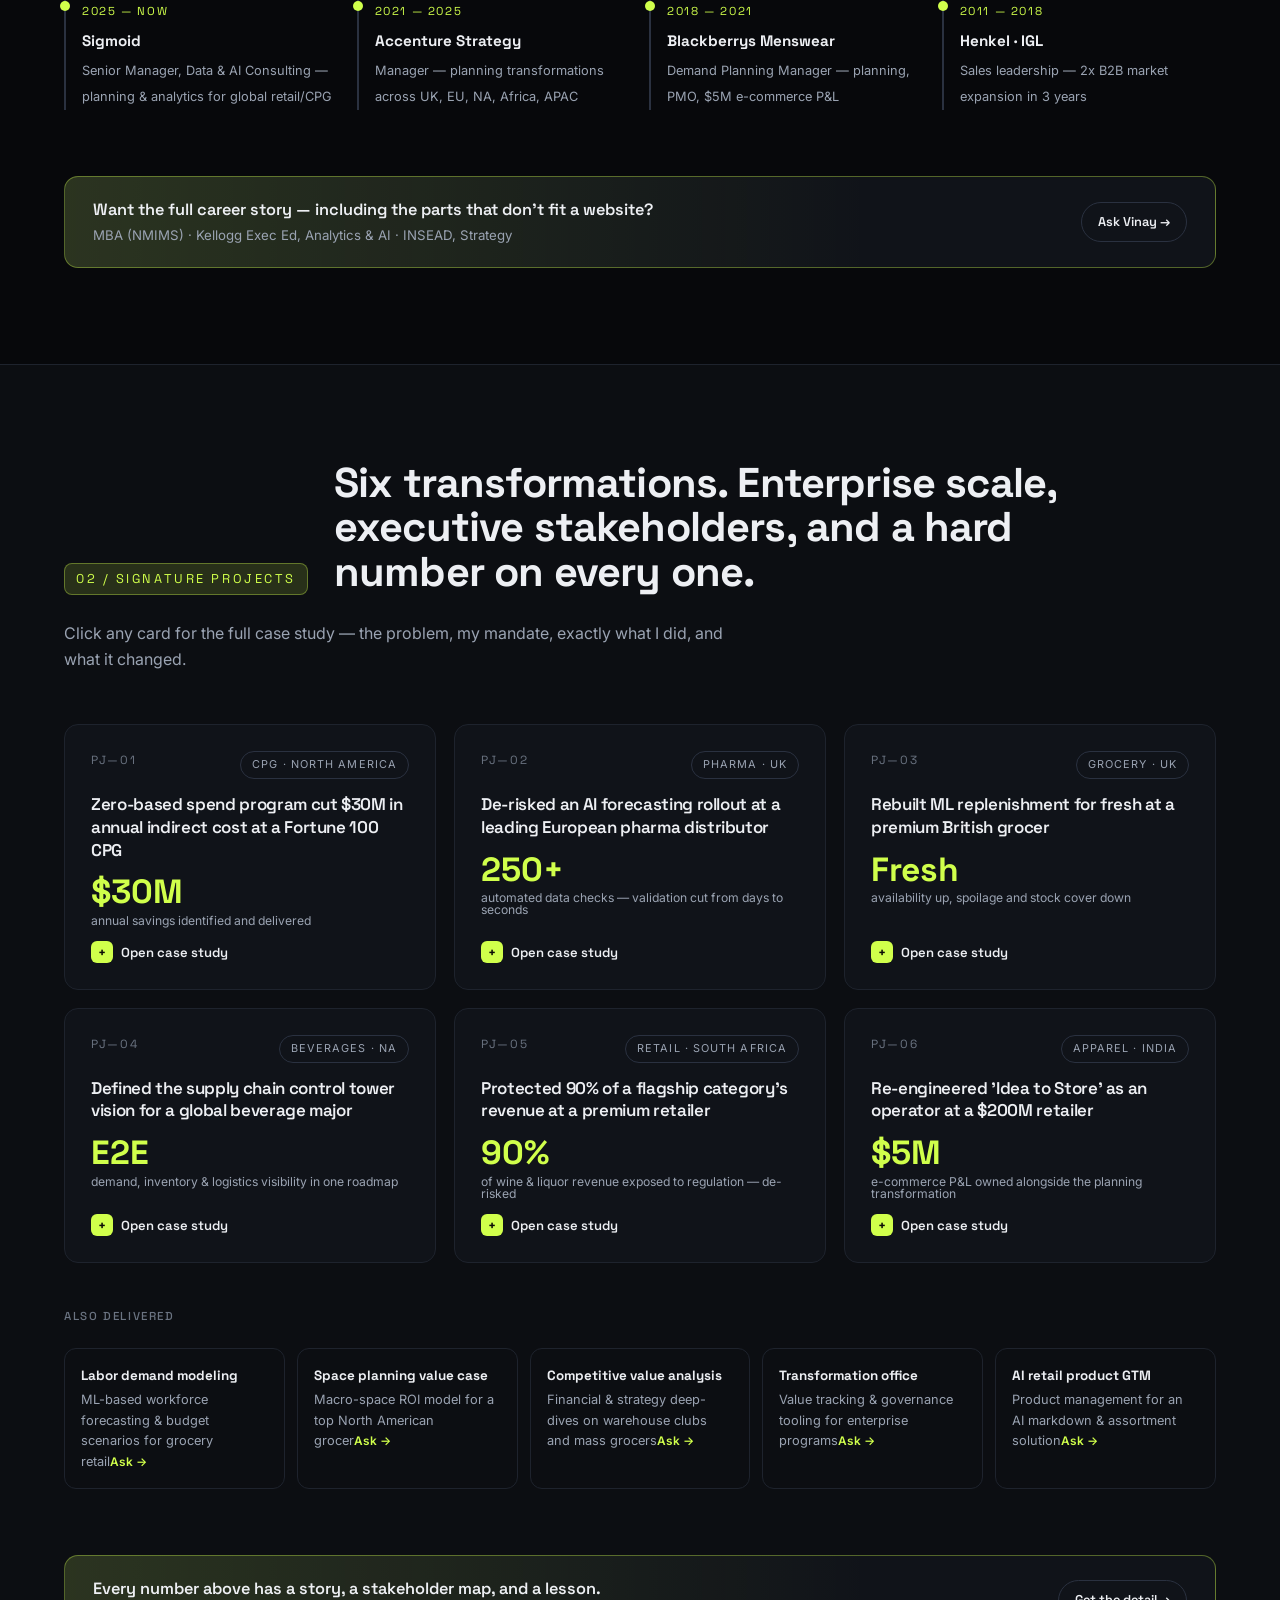
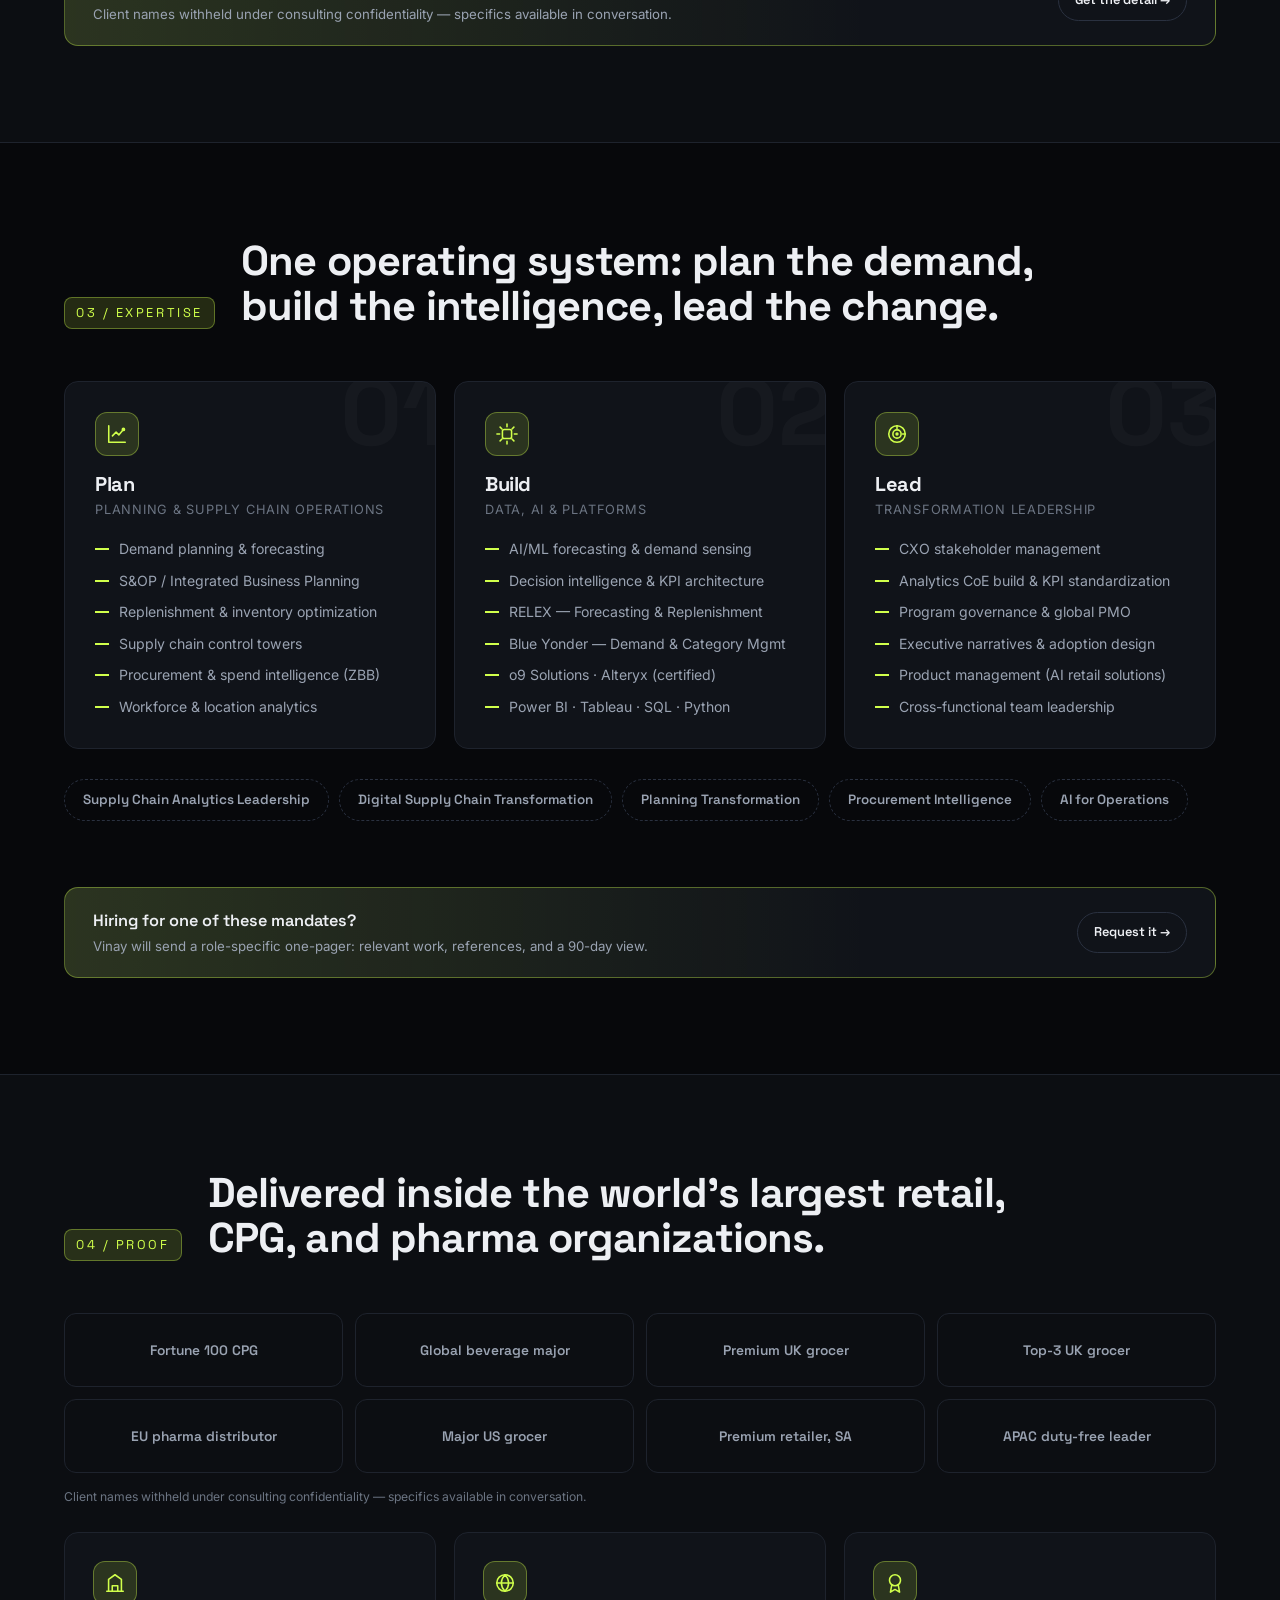
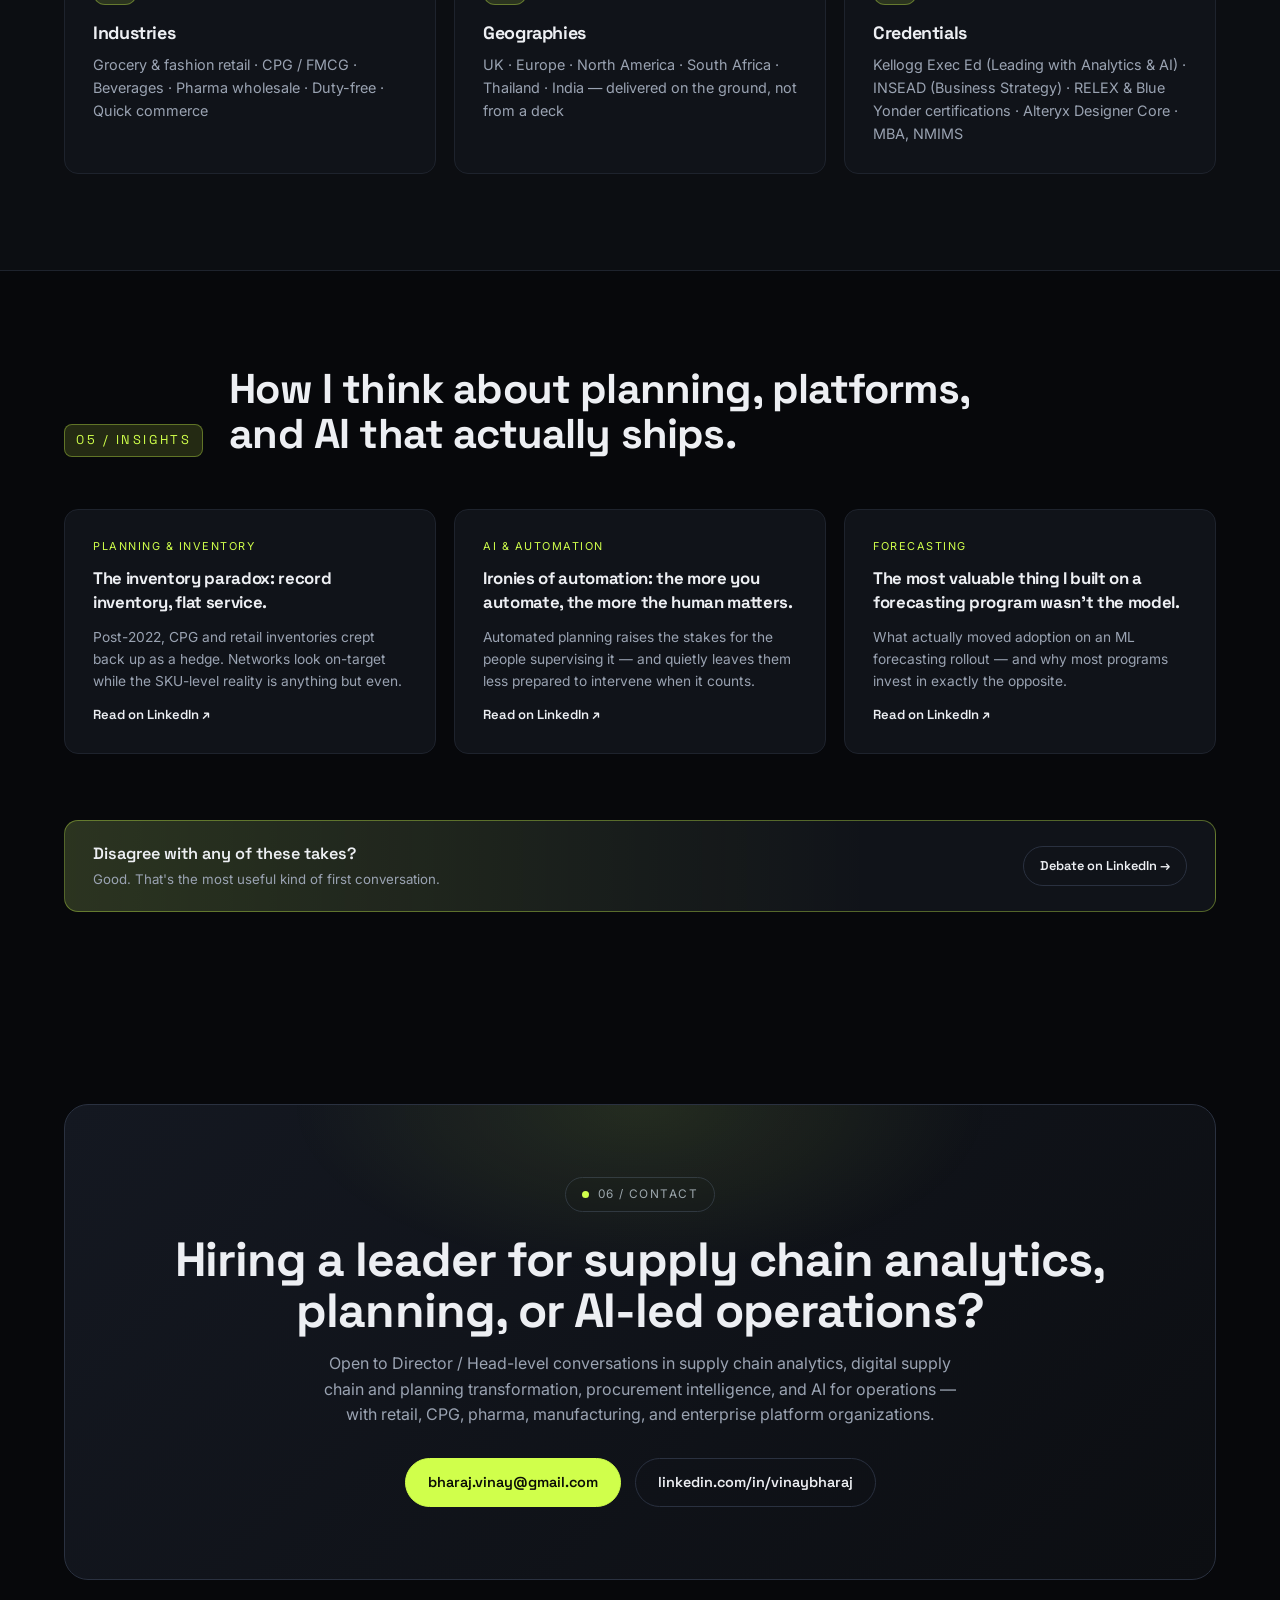
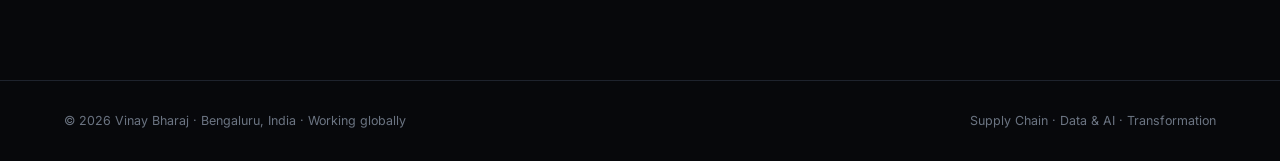
==== commit 9cff3f71: "Redesign v2: bold dark UI, case study modals, icons, recruiter CTAs" ====
--- a/index.html
+++ b/index.html
@@ -3,440 +3,690 @@
 <head>
 <meta charset="UTF-8">
 <meta name="viewport" content="width=device-width, initial-scale=1.0">
-<title>Vinay Bharaj — AI-Enabled Supply Chain &amp; Planning Transformation Leader</title>
-<meta name="description" content="Vinay Bharaj leads AI-enabled supply chain, planning, and analytics transformations for global retail and CPG organizations. 13+ years, $30M+ delivered savings, engagements across UK, Europe, North America, Africa, and APAC.">
-<meta name="keywords" content="Vinay Bharaj, supply chain analytics leader, planning transformation, demand planning, S&OP, IBP, AI supply chain, RELEX, Blue Yonder, decision intelligence, retail analytics, CPG analytics, supply chain director">
-<meta name="author" content="Vinay Bharaj">
-<meta name="robots" content="index, follow">
+<title>Vinay Bharaj — AI-Enabled Supply Chain & Planning Transformation Leader</title>
+<meta name="description" content="Supply chain, planning, and AI transformation leader. 13+ years across global retail, CPG, and pharma. $30M+ delivered. Open to Director / Head-level roles.">
 <link rel="canonical" href="https://vinaybharaj.github.io/">
-<!-- Open Graph -->
-<meta property="og:type" content="profile">
-<meta property="og:title" content="Vinay Bharaj — AI-Enabled Supply Chain &amp; Planning Transformation Leader">
-<meta property="og:description" content="13+ years turning planning organizations into AI-native operations. $30M+ delivered savings across global retail and CPG.">
+<meta property="og:title" content="Vinay Bharaj — AI-Enabled Supply Chain & Planning Transformation Leader">
+<meta property="og:description" content="Operator first, consultant second. Demand planning, S&OP, control towers, procurement intelligence, AI forecasting. $30M+ delivered across 6 geographies.">
+<meta property="og:image" content="https://vinaybharaj.github.io/og-image.jpg">
 <meta property="og:url" content="https://vinaybharaj.github.io/">
-<meta property="og:image" content="https://vinaybharaj.github.io/og-image.jpg">
-<!-- Twitter -->
-<meta name="twitter:card" content="summary">
-<meta name="twitter:title" content="Vinay Bharaj — Supply Chain &amp; Planning Transformation Leader">
-<meta name="twitter:description" content="AI-enabled supply chain, planning, and analytics transformation. 13+ years. $30M+ delivered impact.">
-<!-- Structured data -->
+<meta property="og:type" content="website">
+<meta name="twitter:card" content="summary_large_image">
+<link rel="icon" href="data:image/svg+xml,<svg xmlns='http://www.w3.org/2000/svg' viewBox='0 0 100 100'><rect width='100' height='100' rx='18' fill='%2307080B'/><text x='50' y='68' font-size='52' font-family='Arial' font-weight='700' fill='%23D0FF4B' text-anchor='middle'>VB</text></svg>">
+<link rel="preconnect" href="https://fonts.googleapis.com"><link rel="preconnect" href="https://fonts.gstatic.com" crossorigin>
+<link href="https://fonts.googleapis.com/css2?family=Space+Grotesk:wght@400;500;600;700&family=Inter:wght@400;500;600&display=swap" rel="stylesheet">
 <script type="application/ld+json">
-{
-  "@context": "https://schema.org",
-  "@type": "Person",
-  "name": "Vinay Bharaj",
-  "url": "https://vinaybharaj.github.io/",
-  "email": "mailto:bharaj.vinay@gmail.com",
-  "jobTitle": "Senior Manager, Data & AI Consulting",
-  "worksFor": { "@type": "Organization", "name": "Sigmoid" },
-  "alumniOf": [
-    { "@type": "CollegeOrUniversity", "name": "NMIMS Mumbai" },
-    { "@type": "CollegeOrUniversity", "name": "Guru Gobind Singh Indraprastha University" }
-  ],
-  "knowsAbout": ["Supply Chain Planning", "Demand Planning", "S&OP", "Integrated Business Planning", "AI and Machine Learning Forecasting", "Decision Intelligence", "Supply Chain Control Towers", "RELEX", "Blue Yonder", "Retail Analytics", "CPG Analytics", "Cost Transformation", "Procurement Analytics"],
-  "sameAs": ["https://www.linkedin.com/in/vinaybharaj"]
-}
+{"@context":"https://schema.org","@type":"Person","name":"Vinay Bharaj","jobTitle":"Senior Manager, Data & AI Consulting","url":"https://vinaybharaj.github.io/","email":"mailto:bharaj.vinay@gmail.com","sameAs":["https://www.linkedin.com/in/vinaybharaj"],"knowsAbout":["Supply Chain Analytics","Demand Planning","S&OP","AI Forecasting","Procurement Intelligence","Supply Chain Control Towers"]}
 </script>
-<link rel="preconnect" href="https://fonts.googleapis.com">
-<link rel="preconnect" href="https://fonts.gstatic.com" crossorigin>
-<link href="https://fonts.googleapis.com/css2?family=Source+Serif+4:opsz,wght@8..60,400;8..60,600;8..60,700&family=Inter:wght@400;500;600;700&family=IBM+Plex+Mono:wght@400;500&display=swap" rel="stylesheet">
 <style>
 :root{
-  --bg:#ffffff; --bg-alt:#f7f7f5; --ink:#101418; --ink-2:#3d4650; --ink-3:#6b7480;
-  --line:#e4e6e8; --accent:#1d4ed8; --accent-ink:#1d4ed8; --card:#ffffff;
-  --chip:#f0f2f4; --hero-grad:radial-gradient(1200px 500px at 85% -10%, rgba(29,78,216,.06), transparent 60%);
-}
-[data-theme="dark"]{
-  --bg:#0b0f14; --bg-alt:#10151c; --ink:#e9edf1; --ink-2:#b6bec8; --ink-3:#8a939e;
-  --line:#232b34; --accent:#6e9bff; --accent-ink:#8fb0ff; --card:#10151c;
-  --chip:#1a212a; --hero-grad:radial-gradient(1200px 500px at 85% -10%, rgba(110,155,255,.07), transparent 60%);
+  --bg:#07080B; --bg2:#0C0E12; --panel:#101319; --panel2:#141821;
+  --line:#1E232D; --line2:#2A3140;
+  --txt:#EDEFF3; --mut:#9AA3B2; --dim:#6B7482;
+  --acc:#D0FF4B; --acc-dim:rgba(208,255,75,.14); --acc-line:rgba(208,255,75,.35);
+  --disp:'Space Grotesk',system-ui,sans-serif; --body:'Inter',system-ui,sans-serif;
+  --max:1200px; --rad:14px;
 }
 *{margin:0;padding:0;box-sizing:border-box}
 html{scroll-behavior:smooth}
-body{font-family:'Inter',system-ui,sans-serif;background:var(--bg);color:var(--ink);line-height:1.6;font-size:16px;-webkit-font-smoothing:antialiased;transition:background .25s,color .25s}
-.serif{font-family:'Source Serif 4',Georgia,serif}
-.mono{font-family:'IBM Plex Mono',monospace}
-.wrap{max-width:1080px;margin:0 auto;padding:0 24px}
-section{padding:72px 0;border-top:1px solid var(--line)}
-a{color:var(--accent-ink);text-decoration:none}
-a:hover{text-decoration:underline}
-
-/* Eyebrow labels */
-.eyebrow{font-family:'IBM Plex Mono',monospace;font-size:12px;letter-spacing:.14em;text-transform:uppercase;color:var(--accent-ink);margin-bottom:14px;display:block}
-h2{font-family:'Source Serif 4',Georgia,serif;font-size:clamp(26px,3.6vw,34px);font-weight:600;line-height:1.25;margin-bottom:12px;letter-spacing:-.01em}
-.lede{color:var(--ink-2);max-width:720px;font-size:17px}
-
-/* Nav */
-nav{position:sticky;top:0;z-index:50;background:color-mix(in srgb, var(--bg) 88%, transparent);backdrop-filter:blur(10px);border-bottom:1px solid var(--line)}
-.nav-in{display:flex;align-items:center;justify-content:space-between;height:60px}
-.brand{font-family:'Source Serif 4',Georgia,serif;font-weight:700;font-size:17px;color:var(--ink)}
-.nav-links{display:flex;gap:22px;align-items:center}
-.nav-links a{color:var(--ink-2);font-size:13.5px;font-weight:500}
-.nav-links a:hover{color:var(--accent-ink);text-decoration:none}
-#themeBtn{background:none;border:1px solid var(--line);border-radius:6px;color:var(--ink-2);cursor:pointer;font-size:13px;padding:5px 10px;font-family:'IBM Plex Mono',monospace}
-@media(max-width:760px){.nav-links a:not(.nav-cta){display:none}}
-.nav-cta{background:var(--accent);color:#fff !important;padding:7px 14px;border-radius:6px;font-weight:600}
-.nav-cta:hover{opacity:.9;text-decoration:none}
-
-/* Hero */
-header.hero{border-top:none;background:var(--hero-grad);padding:84px 0 64px}
-.hero-grid{display:grid;grid-template-columns:1.6fr 1fr;gap:56px;align-items:center}
-@media(max-width:820px){.hero-grid{grid-template-columns:1fr;gap:36px}}
-h1{font-family:'Source Serif 4',Georgia,serif;font-size:clamp(32px,5vw,50px);font-weight:700;line-height:1.14;letter-spacing:-.015em;margin:0 0 20px}
-h1 em{font-style:normal;color:var(--accent-ink)}
-.hero-sub{font-size:18px;color:var(--ink-2);max-width:620px;margin-bottom:30px}
-.cta-row{display:flex;gap:14px;flex-wrap:wrap}
-.btn{display:inline-block;padding:12px 22px;border-radius:7px;font-weight:600;font-size:15px;transition:opacity .15s}
-.btn-primary{background:var(--accent);color:#fff}
-.btn-primary:hover{opacity:.9;text-decoration:none}
-.btn-ghost{border:1.5px solid var(--line);color:var(--ink)}
-.btn-ghost:hover{border-color:var(--accent);color:var(--accent-ink);text-decoration:none}
-.headshot{width:min(300px,70vw);aspect-ratio:1;border-radius:10px;object-fit:cover;justify-self:end;box-shadow:0 20px 50px rgba(0,0,0,.14);border:1px solid var(--line)}
-@media(max-width:820px){.headshot{justify-self:start;width:200px}}
-.avail{display:inline-flex;align-items:center;gap:8px;font-family:'IBM Plex Mono',monospace;font-size:12px;color:var(--ink-3);margin-bottom:22px;border:1px solid var(--line);padding:6px 12px;border-radius:99px}
-.dot{width:7px;height:7px;border-radius:50%;background:#16a34a;flex:none}
-
-/* Stat bar */
-.stats{display:grid;grid-template-columns:repeat(4,1fr);gap:1px;background:var(--line);border:1px solid var(--line);border-radius:10px;overflow:hidden;margin-top:56px}
-.stat{background:var(--card);padding:22px 20px}
-.stat b{display:block;font-family:'Source Serif 4',Georgia,serif;font-size:28px;font-weight:700;letter-spacing:-.01em}
-.stat span{font-size:13px;color:var(--ink-3)}
+body{background:var(--bg);color:var(--txt);font-family:var(--body);font-size:16px;line-height:1.6;-webkit-font-smoothing:antialiased;overflow-x:hidden}
+::selection{background:var(--acc);color:#0A0C05}
+h1,h2,h3,h4{font-family:var(--disp);line-height:1.08;letter-spacing:-.02em}
+a{color:inherit;text-decoration:none}
+img{max-width:100%;display:block}
+.wrap{max-width:var(--max);margin:0 auto;padding:0 24px}
+.mono{font-family:var(--disp);font-weight:500;letter-spacing:.14em;text-transform:uppercase;font-size:.72rem;color:var(--dim)}
+.acc{color:var(--acc)}
+/* ---------- background grid ---------- */
+.bgfx{position:fixed;inset:0;z-index:-2;background:
+ radial-gradient(1000px 600px at 80% -10%,rgba(208,255,75,.06),transparent 60%),
+ radial-gradient(800px 500px at -10% 40%,rgba(80,120,255,.05),transparent 60%);}
+.bgfx::after{content:"";position:absolute;inset:0;background-image:linear-gradient(rgba(255,255,255,.025) 1px,transparent 1px),linear-gradient(90deg,rgba(255,255,255,.025) 1px,transparent 1px);background-size:56px 56px;mask-image:radial-gradient(ellipse 90% 70% at 50% 0%,#000 30%,transparent 90%)}
+/* ---------- progress + nav ---------- */
+#prog{position:fixed;top:0;left:0;height:2px;background:var(--acc);width:0%;z-index:120}
+nav{position:fixed;top:0;left:0;right:0;z-index:100;backdrop-filter:blur(14px);background:rgba(7,8,11,.72);border-bottom:1px solid var(--line)}
+.navin{max-width:var(--max);margin:0 auto;padding:14px 24px;display:flex;align-items:center;gap:28px}
+.logo{font-family:var(--disp);font-weight:700;font-size:1.05rem;letter-spacing:-.01em;display:flex;align-items:center;gap:10px}
+.logo .sq{width:30px;height:30px;border-radius:8px;background:var(--acc);color:#0A0C05;display:grid;place-items:center;font-size:.8rem;font-weight:700}
+.nlinks{display:flex;gap:22px;margin-left:auto;align-items:center}
+.nlinks a{font-size:.86rem;color:var(--mut);transition:color .2s}
+.nlinks a:hover{color:var(--txt)}
+.btn{display:inline-flex;align-items:center;gap:9px;font-family:var(--disp);font-weight:600;font-size:.9rem;padding:12px 22px;border-radius:99px;border:1px solid var(--line2);transition:all .25s;cursor:pointer;background:transparent;color:var(--txt)}
+.btn:hover{border-color:var(--acc-line);transform:translateY(-1px)}
+.btn.solid{background:var(--acc);color:#0A0C05;border-color:var(--acc)}
+.btn.solid:hover{box-shadow:0 8px 30px rgba(208,255,75,.25)}
+.btn.sm{padding:9px 16px;font-size:.8rem}
+.nav-cta{margin-left:6px}
+@media(max-width:820px){.nlinks a:not(.nav-cta){display:none}}
+/* ---------- hero ---------- */
+header.hero{padding:150px 0 40px;position:relative}
+.hgrid{display:grid;grid-template-columns:1.5fr .9fr;gap:48px;align-items:center}
+.pill{display:inline-flex;align-items:center;gap:9px;border:1px solid var(--line2);border-radius:99px;padding:7px 16px;font-size:.74rem;letter-spacing:.12em;text-transform:uppercase;color:var(--mut);background:var(--panel)}
+.pill .dot{width:7px;height:7px;border-radius:50%;background:var(--acc);animation:pulse 2s infinite}
+@keyframes pulse{0%,100%{box-shadow:0 0 0 0 rgba(208,255,75,.5)}55%{box-shadow:0 0 0 7px rgba(208,255,75,0)}}
+h1.big{font-size:clamp(2.5rem,5.6vw,4.3rem);font-weight:700;margin:26px 0 20px}
+h1.big .out{color:transparent;-webkit-text-stroke:1.5px var(--acc)}
+.hero .sub{font-size:1.08rem;color:var(--mut);max-width:560px;margin-bottom:32px}
+.hbtns{display:flex;gap:14px;flex-wrap:wrap}
+.photo-card{position:relative;border-radius:20px;overflow:hidden;border:1px solid var(--line2);background:var(--panel);transform:rotate(1.5deg);transition:transform .4s}
+.photo-card:hover{transform:rotate(0)}
+.photo-card img{width:100%;filter:grayscale(28%) contrast(1.05)}
+.photo-card .tag{position:absolute;left:14px;bottom:14px;right:14px;background:rgba(7,8,11,.8);backdrop-filter:blur(8px);border:1px solid var(--line2);border-radius:12px;padding:10px 14px;font-size:.78rem;color:var(--mut)}
+.photo-card .tag b{color:var(--txt);font-family:var(--disp)}
+@media(max-width:900px){.hgrid{grid-template-columns:1fr}.photo-card{max-width:320px}}
+/* stats */
+.stats{display:grid;grid-template-columns:repeat(4,1fr);gap:1px;background:var(--line);border:1px solid var(--line);border-radius:var(--rad);overflow:hidden;margin-top:56px}
+.stat{background:var(--bg2);padding:26px 22px;position:relative;transition:background .3s}
+.stat:hover{background:var(--panel2)}
+.stat .n{font-family:var(--disp);font-size:clamp(1.7rem,3vw,2.4rem);font-weight:700;color:var(--acc)}
+.stat .l{font-size:.8rem;color:var(--mut);margin-top:4px}
 @media(max-width:760px){.stats{grid-template-columns:repeat(2,1fr)}}
-
-/* About */
-.about-grid{display:grid;grid-template-columns:1.5fr 1fr;gap:48px;margin-top:28px}
-@media(max-width:820px){.about-grid{grid-template-columns:1fr}}
-.about-grid p{color:var(--ink-2);margin-bottom:16px}
-.arc{border-left:2px solid var(--line);padding-left:22px}
-.arc-item{margin-bottom:22px;position:relative}
-.arc-item::before{content:"";position:absolute;left:-27px;top:7px;width:8px;height:8px;border-radius:50%;background:var(--accent)}
-.arc-item .mono{font-size:11.5px;color:var(--ink-3);letter-spacing:.08em}
-.arc-item b{display:block;font-size:15px}
-.arc-item span{font-size:13.5px;color:var(--ink-3)}
-
-/* Projects */
-.cases{display:grid;grid-template-columns:1fr 1fr;gap:22px;margin-top:36px}
-@media(max-width:820px){.cases{grid-template-columns:1fr}}
-.case{background:var(--card);border:1px solid var(--line);border-radius:10px;padding:26px 26px 22px;display:flex;flex-direction:column;transition:border-color .15s, transform .15s}
-.case:hover{border-color:var(--accent);transform:translateY(-2px)}
-.case .tag{font-family:'IBM Plex Mono',monospace;font-size:11px;letter-spacing:.12em;text-transform:uppercase;color:var(--ink-3);margin-bottom:12px}
-.case h3{font-family:'Source Serif 4',Georgia,serif;font-size:19.5px;font-weight:600;line-height:1.35;margin-bottom:14px;letter-spacing:-.005em}
-.case .metric{font-family:'Source Serif 4',Georgia,serif;font-size:30px;font-weight:700;color:var(--accent-ink);line-height:1;margin-bottom:4px}
-.case .metric-l{font-size:12.5px;color:var(--ink-3);margin-bottom:16px}
-.case p{font-size:14px;color:var(--ink-2);margin-bottom:10px}
-.case p b{color:var(--ink);font-weight:600}
-.case .signal{margin-top:auto;padding-top:14px;border-top:1px dashed var(--line);font-size:13px;color:var(--ink-3)}
-.case .signal b{color:var(--ink-2)}
-
-/* Expertise */
-.exp-grid{display:grid;grid-template-columns:repeat(3,1fr);gap:22px;margin-top:36px}
-@media(max-width:820px){.exp-grid{grid-template-columns:1fr}}
-.exp{background:var(--bg-alt);border:1px solid var(--line);border-radius:10px;padding:26px}
-.exp h3{font-family:'Source Serif 4',Georgia,serif;font-size:19px;margin-bottom:6px}
-.exp .sub{font-size:13px;color:var(--ink-3);margin-bottom:16px}
-.exp ul{list-style:none}
-.exp li{font-size:14px;color:var(--ink-2);padding:7px 0;border-bottom:1px solid var(--line)}
-.exp li:last-child{border-bottom:none}
-.chips{display:flex;flex-wrap:wrap;gap:8px;margin-top:24px}
-.chip{background:var(--chip);border:1px solid var(--line);border-radius:99px;padding:6px 14px;font-size:13px;color:var(--ink-2)}
-
-/* Proof */
-.proof-grid{display:grid;grid-template-columns:1fr 1fr;gap:40px;margin-top:32px}
-@media(max-width:820px){.proof-grid{grid-template-columns:1fr}}
-.proof h4{font-family:'IBM Plex Mono',monospace;font-size:12px;letter-spacing:.12em;text-transform:uppercase;color:var(--ink-3);margin-bottom:14px}
-.logos{display:grid;grid-template-columns:repeat(4,1fr);gap:10px}
-@media(max-width:560px){.logos{grid-template-columns:repeat(2,1fr)}}
-.logo{border:1px solid var(--line);border-radius:8px;padding:14px 8px;text-align:center;font-family:'Source Serif 4',Georgia,serif;font-weight:600;font-size:14px;color:var(--ink-2);background:var(--card)}
-.geo{font-size:14.5px;color:var(--ink-2);line-height:2}
-
-/* Insights */
-.insights{display:grid;grid-template-columns:repeat(3,1fr);gap:22px;margin-top:36px}
-@media(max-width:820px){.insights{grid-template-columns:1fr}}
-.post{border:1px solid var(--line);border-radius:10px;padding:24px;background:var(--card);transition:border-color .15s}
-.post:hover{border-color:var(--accent)}
-.post .mono{font-size:11px;color:var(--ink-3);letter-spacing:.1em;text-transform:uppercase}
-.post h3{font-family:'Source Serif 4',Georgia,serif;font-size:18px;font-weight:600;line-height:1.4;margin:10px 0 10px}
-.post p{font-size:14px;color:var(--ink-2)}
-.post a{font-size:13.5px;font-weight:600;display:inline-block;margin-top:12px}
-
-/* Contact */
-.contact-box{background:var(--bg-alt);border:1px solid var(--line);border-radius:14px;padding:56px 40px;text-align:center;margin-top:8px}
-.contact-box h2{margin-bottom:14px}
-.contact-box p{max-width:560px;margin:0 auto 30px;color:var(--ink-2)}
-footer{padding:36px 0 48px;color:var(--ink-3);font-size:13px;display:flex;justify-content:space-between;flex-wrap:wrap;gap:10px}
+/* marquee */
+.marq{border-top:1px solid var(--line);border-bottom:1px solid var(--line);margin-top:70px;padding:16px 0;overflow:hidden;white-space:nowrap;background:var(--bg2)}
+.marq-in{display:inline-block;animation:scroll 36s linear infinite}
+.marq span{font-family:var(--disp);font-weight:500;font-size:.85rem;letter-spacing:.18em;text-transform:uppercase;color:var(--dim);margin:0 26px}
+.marq i{color:var(--acc);font-style:normal}
+@keyframes scroll{from{transform:translateX(0)}to{transform:translateX(-50%)}}
+/* ---------- sections ---------- */
+section{padding:96px 0;position:relative}
+.shead{display:flex;align-items:flex-end;gap:26px;margin-bottom:52px;flex-wrap:wrap}
+.snum{font-family:var(--disp);font-size:.8rem;color:var(--acc);letter-spacing:.2em;border:1px solid var(--acc-line);border-radius:8px;padding:5px 11px;background:var(--acc-dim)}
+.shead h2{font-size:clamp(1.7rem,3.4vw,2.6rem);font-weight:700;max-width:820px}
+.shead .lead{width:100%;color:var(--mut);max-width:680px;font-size:1rem}
+/* reveal */
+.rv{opacity:0;transform:translateY(26px);transition:opacity .7s ease,transform .7s ease}
+.rv.on{opacity:1;transform:none}
+/* about cards */
+.tri{display:grid;grid-template-columns:repeat(3,1fr);gap:18px}
+.card{background:var(--panel);border:1px solid var(--line);border-radius:var(--rad);padding:28px;transition:border-color .3s,transform .3s}
+.card:hover{border-color:var(--line2);transform:translateY(-3px)}
+.ic{width:44px;height:44px;border-radius:12px;background:var(--acc-dim);border:1px solid var(--acc-line);display:grid;place-items:center;margin-bottom:18px}
+.ic svg{width:22px;height:22px;stroke:var(--acc);fill:none;stroke-width:1.7;stroke-linecap:round;stroke-linejoin:round}
+.card h3{font-size:1.12rem;margin-bottom:10px}
+.card p{font-size:.9rem;color:var(--mut)}
+@media(max-width:860px){.tri{grid-template-columns:1fr}}
+/* timeline */
+.tl{display:grid;grid-template-columns:repeat(4,1fr);gap:18px;margin-top:44px}
+.tstep{border-left:2px solid var(--line2);padding:2px 0 2px 16px;position:relative}
+.tstep::before{content:"";position:absolute;left:-6px;top:6px;width:10px;height:10px;border-radius:50%;background:var(--acc)}
+.tstep .yr{font-family:var(--disp);font-size:.72rem;letter-spacing:.14em;color:var(--acc)}
+.tstep b{display:block;font-family:var(--disp);font-size:.95rem;margin:6px 0 4px}
+.tstep span{font-size:.8rem;color:var(--mut)}
+@media(max-width:860px){.tl{grid-template-columns:1fr 1fr}}
+@media(max-width:520px){.tl{grid-template-columns:1fr}}
+/* CTA ribbon */
+.ribbon{margin:66px auto 0;max-width:var(--max);display:flex;align-items:center;justify-content:space-between;gap:20px;background:linear-gradient(90deg,var(--acc-dim),transparent 70%),var(--panel);border:1px solid var(--acc-line);border-radius:var(--rad);padding:20px 28px;flex-wrap:wrap}
+.ribbon p{font-family:var(--disp);font-weight:600;font-size:1.02rem}
+.ribbon small{display:block;color:var(--mut);font-family:var(--body);font-weight:400;font-size:.83rem;margin-top:2px}
+/* projects */
+.pgrid{display:grid;grid-template-columns:repeat(3,1fr);gap:18px}
+.pj{background:var(--panel);border:1px solid var(--line);border-radius:var(--rad);padding:26px;cursor:pointer;position:relative;overflow:hidden;transition:border-color .3s,transform .3s;display:flex;flex-direction:column;gap:14px}
+.pj::after{content:"";position:absolute;inset:auto 0 0 0;height:2px;background:var(--acc);transform:scaleX(0);transform-origin:left;transition:transform .35s}
+.pj:hover{border-color:var(--acc-line);transform:translateY(-4px)}
+.pj:hover::after{transform:scaleX(1)}
+.pj .top{display:flex;justify-content:space-between;align-items:flex-start}
+.pj .idx{font-family:var(--disp);font-size:.74rem;color:var(--dim);letter-spacing:.16em}
+.ptag{font-size:.68rem;letter-spacing:.1em;text-transform:uppercase;color:var(--mut);border:1px solid var(--line2);border-radius:99px;padding:4px 11px}
+.pj h3{font-size:1.06rem;line-height:1.35;font-weight:600}
+.pj .metric{font-family:var(--disp);font-size:2.1rem;font-weight:700;color:var(--acc);line-height:1}
+.pj .metric small{display:block;font-size:.76rem;color:var(--mut);font-weight:400;font-family:var(--body);margin-top:6px;letter-spacing:0}
+.pj .open{margin-top:auto;display:inline-flex;align-items:center;gap:8px;font-family:var(--disp);font-weight:600;font-size:.82rem;color:var(--txt)}
+.pj .open .pl{width:22px;height:22px;border-radius:6px;background:var(--acc);color:#0A0C05;display:grid;place-items:center;font-weight:700;transition:transform .3s}
+.pj:hover .open .pl{transform:rotate(90deg)}
+@media(max-width:1000px){.pgrid{grid-template-columns:1fr 1fr}}
+@media(max-width:640px){.pgrid{grid-template-columns:1fr}}
+/* also delivered */
+.alsog{display:grid;grid-template-columns:repeat(5,1fr);gap:12px;margin-top:22px}
+.also{background:var(--bg2);border:1px solid var(--line);border-radius:12px;padding:16px;font-size:.8rem;color:var(--mut);transition:border-color .3s}
+.also:hover{border-color:var(--line2)}
+.also b{display:block;color:var(--txt);font-family:var(--disp);font-size:.84rem;margin-bottom:4px}
+.also a{color:var(--acc);font-size:.74rem;font-weight:600}
+@media(max-width:1000px){.alsog{grid-template-columns:1fr 1fr 1fr}}
+@media(max-width:640px){.alsog{grid-template-columns:1fr 1fr}}
+/* modal */
+.mov{position:fixed;inset:0;background:rgba(4,5,7,.78);backdrop-filter:blur(8px);z-index:200;display:none;align-items:flex-start;justify-content:center;overflow-y:auto;padding:60px 18px}
+.mov.show{display:flex}
+.modal{background:var(--bg2);border:1px solid var(--line2);border-radius:20px;max-width:860px;width:100%;padding:0;animation:up .35s ease;position:relative;margin-bottom:60px}
+@keyframes up{from{opacity:0;transform:translateY(30px)}to{opacity:1;transform:none}}
+.mhead{padding:34px 38px 26px;border-bottom:1px solid var(--line);position:sticky;top:0;background:rgba(12,14,18,.94);backdrop-filter:blur(10px);border-radius:20px 20px 0 0;z-index:2}
+.mhead .tags{display:flex;gap:8px;flex-wrap:wrap;margin-bottom:14px}
+.mhead h3{font-size:clamp(1.25rem,2.6vw,1.7rem);padding-right:52px}
+.mx{position:absolute;top:22px;right:22px;width:38px;height:38px;border-radius:10px;border:1px solid var(--line2);background:var(--panel);color:var(--mut);font-size:1.1rem;cursor:pointer;transition:all .2s}
+.mx:hover{color:var(--txt);border-color:var(--acc-line)}
+.mbody{padding:30px 38px 38px}
+.mmet{display:grid;grid-template-columns:repeat(3,1fr);gap:12px;margin-bottom:30px}
+.mmet div{background:var(--panel);border:1px solid var(--line);border-radius:12px;padding:16px}
+.mmet .n{font-family:var(--disp);font-weight:700;font-size:1.5rem;color:var(--acc)}
+.mmet .l{font-size:.74rem;color:var(--mut);margin-top:3px}
+.mrow{margin-bottom:26px}
+.mrow h4{font-family:var(--disp);font-size:.76rem;letter-spacing:.18em;text-transform:uppercase;color:var(--acc);margin-bottom:10px;display:flex;align-items:center;gap:10px}
+.mrow h4::after{content:"";flex:1;height:1px;background:var(--line)}
+.mrow p{color:var(--mut);font-size:.93rem}
+.msteps{display:grid;gap:10px;counter-reset:st}
+.msteps li{list-style:none;display:flex;gap:14px;background:var(--panel);border:1px solid var(--line);border-radius:12px;padding:14px 16px;font-size:.9rem;color:var(--mut)}
+.msteps li::before{counter-increment:st;content:"0" counter(st);font-family:var(--disp);font-weight:700;color:var(--acc);font-size:.85rem;min-width:24px;padding-top:1px}
+.msteps li b{color:var(--txt)}
+.chips{display:flex;gap:8px;flex-wrap:wrap}
+.chip{font-size:.76rem;color:var(--mut);border:1px solid var(--line2);border-radius:99px;padding:5px 13px;background:var(--panel)}
+.sig{background:var(--acc-dim);border:1px solid var(--acc-line);border-radius:12px;padding:16px 18px;font-size:.92rem}
+.sig b{color:var(--acc)}
+.mcta{margin-top:30px;display:flex;align-items:center;justify-content:space-between;gap:16px;background:var(--panel);border:1px solid var(--line2);border-radius:14px;padding:18px 22px;flex-wrap:wrap}
+.mcta p{font-family:var(--disp);font-weight:600;font-size:.95rem}
+.mcta small{display:block;color:var(--mut);font-weight:400;font-family:var(--body);font-size:.8rem}
+@media(max-width:700px){.mhead,.mbody{padding-left:22px;padding-right:22px}.mmet{grid-template-columns:1fr}}
+/* expertise */
+.exgrid{display:grid;grid-template-columns:repeat(3,1fr);gap:18px}
+.ex{background:var(--panel);border:1px solid var(--line);border-radius:var(--rad);padding:30px;position:relative;overflow:hidden}
+.ex .wm{position:absolute;right:-10px;top:-18px;font-family:var(--disp);font-size:6rem;font-weight:700;color:rgba(255,255,255,.028);line-height:1}
+.ex h3{font-size:1.25rem;margin-bottom:4px}
+.ex .sub{font-size:.8rem;color:var(--dim);margin-bottom:18px;letter-spacing:.06em;text-transform:uppercase}
+.ex ul{list-style:none;display:grid;gap:9px}
+.ex li{font-size:.88rem;color:var(--mut);display:flex;gap:10px;align-items:flex-start}
+.ex li::before{content:"";width:14px;height:2px;background:var(--acc);margin-top:10px;flex:none}
+@media(max-width:860px){.exgrid{grid-template-columns:1fr}}
+.roles{display:flex;gap:10px;flex-wrap:wrap;margin-top:30px}
+.role{font-family:var(--disp);font-weight:600;font-size:.84rem;border:1px dashed var(--line2);border-radius:99px;padding:9px 18px;color:var(--mut);transition:all .3s}
+.role:hover{border-color:var(--acc);color:var(--acc)}
+/* proof */
+.orgs{display:grid;grid-template-columns:repeat(4,1fr);gap:12px}
+.org{background:var(--bg2);border:1px solid var(--line);border-radius:12px;padding:20px 16px;text-align:center;font-family:var(--disp);font-weight:600;font-size:.86rem;color:var(--mut);transition:all .3s;display:flex;align-items:center;justify-content:center;min-height:74px}
+.org:hover{color:var(--txt);border-color:var(--line2)}
+@media(max-width:820px){.orgs{grid-template-columns:1fr 1fr}}
+.pfrow{display:grid;grid-template-columns:1fr 1fr 1fr;gap:18px;margin-top:26px}
+@media(max-width:860px){.pfrow{grid-template-columns:1fr}}
+.note{font-size:.76rem;color:var(--dim);margin-top:14px}
+/* insights */
+.ingrid{display:grid;grid-template-columns:repeat(3,1fr);gap:18px}
+.in{background:var(--panel);border:1px solid var(--line);border-radius:var(--rad);padding:28px;display:flex;flex-direction:column;gap:12px;transition:all .3s}
+.in:hover{border-color:var(--acc-line);transform:translateY(-3px)}
+.in .cat{font-size:.68rem;letter-spacing:.14em;text-transform:uppercase;color:var(--acc)}
+.in h3{font-size:1.05rem;line-height:1.4}
+.in p{font-size:.86rem;color:var(--mut);flex:1}
+.in .rd{font-family:var(--disp);font-weight:600;font-size:.82rem;color:var(--txt)}
+@media(max-width:860px){.ingrid{grid-template-columns:1fr}}
+/* contact */
+#contact{padding-bottom:60px}
+.cbox{background:linear-gradient(135deg,var(--panel2),var(--bg2));border:1px solid var(--line2);border-radius:24px;padding:clamp(36px,6vw,72px);text-align:center;position:relative;overflow:hidden}
+.cbox::before{content:"";position:absolute;inset:0;background:radial-gradient(500px 240px at 50% 0%,rgba(208,255,75,.1),transparent 70%)}
+.cbox h2{font-size:clamp(1.8rem,4.2vw,3rem);margin-bottom:14px;position:relative}
+.cbox p{color:var(--mut);max-width:640px;margin:0 auto 30px;position:relative}
+.cbtns{display:flex;gap:14px;justify-content:center;flex-wrap:wrap;position:relative}
+footer{border-top:1px solid var(--line);padding:30px 0;margin-top:40px}
+.fin{max-width:var(--max);margin:0 auto;padding:0 24px;display:flex;justify-content:space-between;gap:14px;flex-wrap:wrap;font-size:.78rem;color:var(--dim)}
+@media(prefers-reduced-motion:reduce){*{animation:none!important;transition:none!important}.rv{opacity:1;transform:none}}
 </style>
 </head>
 <body>
-
+<div class="bgfx"></div>
+<div id="prog"></div>
 <nav>
-  <div class="wrap nav-in">
-    <span class="brand">Vinay Bharaj</span>
-    <div class="nav-links">
-      <a href="#about">About</a>
-      <a href="#projects">Signature Projects</a>
-      <a href="#expertise">Expertise</a>
-      <a href="#proof">Proof</a>
-      <a href="#insights">Insights</a>
-      <button id="themeBtn" aria-label="Toggle dark mode">◐</button>
-      <a class="nav-cta" href="#contact">Contact</a>
+ <div class="navin">
+  <a class="logo" href="#top"><span class="sq">VB</span>Vinay Bharaj</a>
+  <div class="nlinks">
+   <a href="#about">About</a><a href="#projects">Projects</a><a href="#expertise">Expertise</a><a href="#proof">Proof</a><a href="#insights">Insights</a>
+   <a class="btn solid sm nav-cta" href="mailto:bharaj.vinay@gmail.com?subject=Leadership%20role%20conversation">Hire Vinay</a>
+  </div>
+ </div>
+</nav>
+
+<header class="hero" id="top">
+ <div class="wrap">
+  <div class="hgrid">
+   <div>
+    <span class="pill"><span class="dot"></span>Open to leadership conversations — Global</span>
+    <h1 class="big">I turn planning organizations into <span class="out">AI-native</span> operations.</h1>
+    <p class="sub">Supply chain, planning, and analytics transformation leader with 13+ years across global retail, CPG, and pharma. I sit where the planner, the platform, and the P&L meet — and make all three work.</p>
+    <div class="hbtns">
+     <a class="btn solid" href="mailto:bharaj.vinay@gmail.com?subject=Leadership%20role%20conversation">Email Vinay <span>→</span></a>
+     <a class="btn" href="https://www.linkedin.com/in/vinaybharaj" target="_blank" rel="noopener">Connect on LinkedIn</a>
     </div>
-  </div>
-</nav>
-
-<header class="hero">
-  <div class="wrap">
-    <div class="hero-grid">
-      <div>
-        <span class="avail"><span class="dot"></span>OPEN TO LEADERSHIP CONVERSATIONS — GLOBAL</span>
-        <h1>I turn planning organizations into <em>AI-native operations.</em></h1>
-        <p class="hero-sub">Supply chain, planning, and analytics transformation leader with 13+ years across global retail and CPG. I sit where the planner, the platform, and the P&amp;L meet — and make all three work.</p>
-        <div class="cta-row">
-          <a class="btn btn-primary" href="mailto:bharaj.vinay@gmail.com?subject=Leadership%20opportunity%20—%20%5BCompany%5D">Email Vinay</a>
-          <a class="btn btn-ghost" href="https://www.linkedin.com/in/vinaybharaj" target="_blank" rel="noopener">Connect on LinkedIn</a>
-        </div>
-      </div>
-      <img class="headshot" src="[data-uri]" alt="Vinay Bharaj — Supply Chain and AI Transformation Leader" width="560" height="560">
-    </div>
-    <div class="stats" aria-label="Career highlights">
-      <div class="stat"><b>$30M+</b><span>Annual savings delivered for a global CPG</span></div>
-      <div class="stat"><b>13+ yrs</b><span>Operator and consultant across retail &amp; CPG</span></div>
-      <div class="stat"><b>10+</b><span>Global transformation engagements led</span></div>
-      <div class="stat"><b>6</b><span>Geographies delivered in: UK, EU, NA, Africa, APAC, India</span></div>
-    </div>
-  </div>
+   </div>
+   <div class="photo-card rv">
+    <img src="[data-uri]" alt="Vinay Bharaj" width="640">
+    <div class="tag"><b>Vinay Bharaj</b> · Senior Manager, Data & AI Consulting · Operator first, consultant second</div>
+   </div>
+  </div>
+  <div class="stats rv">
+   <div class="stat"><div class="n" data-count="30" data-pre="$" data-suf="M+">$30M+</div><div class="l">Annual savings delivered for a Fortune 100 CPG</div></div>
+   <div class="stat"><div class="n" data-count="13" data-suf="+ yrs">13+ yrs</div><div class="l">Operator and consultant across retail & CPG</div></div>
+   <div class="stat"><div class="n" data-count="10" data-suf="+">10+</div><div class="l">Global transformation engagements led</div></div>
+   <div class="stat"><div class="n" data-count="6" data-suf="">6</div><div class="l">Geographies: UK · EU · NA · Africa · APAC · India</div></div>
+  </div>
+ </div>
+ <div class="marq" aria-hidden="true"><div class="marq-in">
+  <span>Demand Planning <i>◆</i></span><span>S&OP / IBP <i>◆</i></span><span>AI Forecasting <i>◆</i></span><span>Control Towers <i>◆</i></span><span>Replenishment <i>◆</i></span><span>Zero-Based Spend <i>◆</i></span><span>Procurement Intelligence <i>◆</i></span><span>Workforce Analytics <i>◆</i></span><span>Demand Planning <i>◆</i></span><span>S&OP / IBP <i>◆</i></span><span>AI Forecasting <i>◆</i></span><span>Control Towers <i>◆</i></span><span>Replenishment <i>◆</i></span><span>Zero-Based Spend <i>◆</i></span><span>Procurement Intelligence <i>◆</i></span><span>Workforce Analytics <i>◆</i></span>
+ </div></div>
 </header>
 
 <section id="about">
-  <div class="wrap">
-    <span class="eyebrow">About</span>
-    <h2>Most planning transformations stall in adoption. Mine don't, because I've sat in the planner's seat.</h2>
-    <div class="about-grid">
-      <div>
-        <p>I started on the inside: running demand planning and supply chain strategy for a $200M apparel retailer, owning forecasts, replenishment, and a $5M e-commerce P&amp;L. I know what it feels like when the planning system fights the planner.</p>
-        <p>Then I moved to the consulting side — Accenture Strategy, now Sigmoid — leading AI and analytics transformations for some of the world's largest retail, CPG, and pharma organizations: demand forecasting, S&amp;OP and IBP, replenishment, control towers, workforce and location analytics, and zero-based cost programs.</p>
-        <p>That combination is the point. I can align the demand planner missing forecasts, the IT director who owns the platform, and the CFO funding the program — because I've been accountable to all three. The result: transformations that get adopted, not just deployed.</p>
-        <p>Currently Senior Manager, Data &amp; AI Consulting at Sigmoid, leading planning and analytics engagements for retailers across North America and Europe.</p>
-      </div>
-      <div class="arc" aria-label="Career arc">
-        <div class="arc-item"><span class="mono">2025 — PRESENT</span><b>Sigmoid — Senior Manager, Data &amp; AI Consulting</b><span>Supply chain &amp; planning analytics for global retail/CPG</span></div>
-        <div class="arc-item"><span class="mono">2021 — 2025</span><b>Accenture Strategy &amp; Consulting — Manager</b><span>Planning transformations: UK, EU, NA, Africa, APAC</span></div>
-        <div class="arc-item"><span class="mono">2018 — 2021</span><b>Blackberrys Menswear — Demand Planning Manager</b><span>Planning, supply chain PMO, $5M e-commerce P&amp;L</span></div>
-        <div class="arc-item"><span class="mono">2011 — 2018</span><b>Henkel · Indraprastha Gas — Sales Leadership</b><span>B2B growth: 2x market expansion in 3 years</span></div>
-        <div class="arc-item"><span class="mono">EDUCATION</span><b>MBA, NMIMS Mumbai · B.Tech, GGSIPU Delhi</b><span>Kellogg Exec Ed (Analytics &amp; AI) · INSEAD (Strategy)</span></div>
-      </div>
-    </div>
-  </div>
+ <div class="wrap">
+  <div class="shead rv">
+   <span class="snum">01 / ABOUT</span>
+   <h2>Most planning transformations stall in adoption. Mine don't — I've sat in the planner's seat.</h2>
+  </div>
+  <div class="tri">
+   <div class="card rv">
+    <div class="ic"><svg viewBox="0 0 24 24"><path d="M21 8L12 3 3 8l9 5 9-5v8"/><path d="M7 10.5V16l5 3 5-3v-5.5"/></svg></div>
+    <h3>Operator</h3>
+    <p>Ran demand planning and supply chain strategy inside a $200M apparel retailer — owning forecasts, replenishment, and a $5M e-commerce P&L. I know what it feels like when the planning system fights the planner.</p>
+   </div>
+   <div class="card rv">
+    <div class="ic"><svg viewBox="0 0 24 24"><rect x="4" y="4" width="16" height="16" rx="3"/><path d="M9 9h.01M15 9h.01M9 15c1 1 5 1 6 0"/><path d="M12 1v3M12 20v3M1 12h3M20 12h3"/></svg></div>
+    <h3>Consultant</h3>
+    <p>Accenture Strategy, now Sigmoid — leading AI and analytics transformations for the world's largest retail, CPG, and pharma organizations: forecasting, S&OP, replenishment, control towers, and zero-based cost programs.</p>
+   </div>
+   <div class="card rv">
+    <div class="ic"><svg viewBox="0 0 24 24"><path d="M17 21v-2a4 4 0 00-4-4H5a4 4 0 00-4 4v2"/><circle cx="9" cy="7" r="4"/><path d="M23 21v-2a4 4 0 00-3-3.87M16 3.13a4 4 0 010 7.75"/></svg></div>
+    <h3>Leader</h3>
+    <p>I align the demand planner missing forecasts, the IT director who owns the platform, and the CFO funding the program — because I've been accountable to all three. Transformations that get adopted, not just deployed.</p>
+   </div>
+  </div>
+  <div class="tl rv">
+   <div class="tstep"><span class="yr">2025 — NOW</span><b>Sigmoid</b><span>Senior Manager, Data & AI Consulting — planning & analytics for global retail/CPG</span></div>
+   <div class="tstep"><span class="yr">2021 — 2025</span><b>Accenture Strategy</b><span>Manager — planning transformations across UK, EU, NA, Africa, APAC</span></div>
+   <div class="tstep"><span class="yr">2018 — 2021</span><b>Blackberrys Menswear</b><span>Demand Planning Manager — planning, PMO, $5M e-commerce P&L</span></div>
+   <div class="tstep"><span class="yr">2011 — 2018</span><b>Henkel · IGL</b><span>Sales leadership — 2x B2B market expansion in 3 years</span></div>
+  </div>
+  <div class="ribbon rv">
+   <p>Want the full career story — including the parts that don't fit a website?<small>MBA (NMIMS) · Kellogg Exec Ed, Analytics & AI · INSEAD, Strategy</small></p>
+   <a class="btn sm" href="mailto:bharaj.vinay@gmail.com?subject=Tell%20me%20more%20about%20your%20career%20path">Ask Vinay →</a>
+  </div>
+ </div>
 </section>
 
-<section id="projects">
-  <div class="wrap">
-    <span class="eyebrow">Signature Projects</span>
-    <h2>Selected transformations, chosen for scale, complexity, and measurable impact.</h2>
-    <p class="lede">Each engagement below combines enterprise scale, executive stakeholders, and a hard number attached to the outcome.</p>
-    <div class="cases">
-
-      <article class="case">
-        <div class="tag">Global CPG · North America · Cost Transformation</div>
-        <h3>Zero-based budgeting program cut $30M in annual indirect spend at a Fortune 100 CPG.</h3>
-        <div class="metric">$30M</div>
-        <div class="metric-l">annual savings identified and delivered</div>
-        <p><b>Problem:</b> Indirect spend growing unchecked across a global CPG's North American operations.</p>
-        <p><b>Approach:</b> Led ZBB-based spend diagnostics and cross-functional ideation workshops; built the savings pipeline and executive tracking cadence.</p>
-        <p class="signal"><b>Leadership signal:</b> Ran the program face-off with client category owners and finance leadership; savings case adopted into annual budgets.</p>
-      </article>
-
-      <article class="case">
-        <div class="tag">Pharma Wholesale · UK · AI Forecasting Platform</div>
-        <h3>Led the data program behind an ML forecasting rollout at a leading European pharma distributor.</h3>
-        <div class="metric">250+</div>
-        <div class="metric-l">automated data checks; validation cut from days to seconds</div>
-        <p><b>Problem:</b> An ML-driven forecasting platform (RELEX) rollout was exposed to data-readiness risk across dozens of integration points.</p>
-        <p><b>Approach:</b> Established and ran the PMO; led an 8-person offshore team; owned RAID, steerco reporting, and vendor coordination. Built an Alteryx validation engine running 250+ checks in seconds.</p>
-        <p class="signal"><b>Leadership signal:</b> The validation tool was recognized by Accenture and RELEX leadership and reused on subsequent implementations.</p>
-      </article>
-
-      <article class="case">
-        <div class="tag">Grocery Retail · UK · Replenishment &amp; Fresh</div>
-        <h3>Rebuilt ML replenishment for fresh categories at a premium British grocer — higher availability, less waste.</h3>
-        <div class="metric">Fresh</div>
-        <div class="metric-l">service levels up, spoilage and stock cover down</div>
-        <p><b>Problem:</b> Short shelf-life categories (BOM, hospitality) suffered simultaneous waste and availability gaps.</p>
-        <p><b>Approach:</b> Configured RELEX ML workflows for forecasting and replenishment; diagnosed edge cases from custom configurations; embedded forecast-variance tracking into weekly decisions.</p>
-        <p class="signal"><b>Leadership signal:</b> Owned the demand planning and inventory workstreams end-to-end with client category leadership.</p>
-      </article>
-
-      <article class="case">
-        <div class="tag">Global Beverages · North America · Control Tower</div>
-        <h3>Defined the Supply Chain Control Tower vision and roadmap for a global beverage major.</h3>
-        <div class="metric">E2E</div>
-        <div class="metric-l">demand, inventory, and logistics visibility in one roadmap</div>
-        <p><b>Problem:</b> Fragmented visibility across demand, inventory, and logistics slowed exception response.</p>
-        <p><b>Approach:</b> Defined vision, KPI architecture, and product roadmap for an integrated control tower; partnered with engineering and analytics on near-real-time visibility.</p>
-        <p class="signal"><b>Leadership signal:</b> Set the KPI and product agenda adopted by supply chain leadership as the transformation baseline.</p>
-      </article>
-
-      <article class="case">
-        <div class="tag">Grocery Retail · South Africa · Growth Strategy</div>
-        <h3>Protected 90% of category revenue at a leading Southern-hemisphere premium retailer.</h3>
-        <div class="metric">90%</div>
-        <div class="metric-l">of wine &amp; liquor revenue exposed to regulation — de-risked</div>
-        <p><b>Problem:</b> New liquor regulations threatened the vast majority of a flagship category's sales.</p>
-        <p><b>Approach:</b> Built the category growth and mitigation roadmap; led omni-channel strategy including store selection and online fulfilment optimization.</p>
-        <p class="signal"><b>Leadership signal:</b> Board-level exposure; strategy shaped both regulatory response and channel expansion.</p>
-      </article>
-
-      <article class="case">
-        <div class="tag">Apparel Retail · India · Operator Role</div>
-        <h3>Re-engineered 'Idea to Store' at a $200M retailer — faster lead times, leaner warehouse cost.</h3>
-        <div class="metric">$5M</div>
-        <div class="metric-l">e-commerce P&amp;L owned alongside planning transformation</div>
-        <p><b>Problem:</b> One-size-fits-all value chain slowed high-fashion response and inflated basics cost.</p>
-        <p><b>Approach:</b> Split value streams for basic vs. high-fashion merchandise; re-engineered warehouse processes to cut handling cost per piece; ran demand planning across channels.</p>
-        <p class="signal"><b>Leadership signal:</b> Reported directly to the founders' office; owned planning, PMO, and a full P&amp;L — the operator credibility behind the consulting.</p>
-      </article>
-
-    </div>
-  </div>
+<section id="projects" style="background:var(--bg2);border-top:1px solid var(--line);border-bottom:1px solid var(--line)">
+ <div class="wrap">
+  <div class="shead rv">
+   <span class="snum">02 / SIGNATURE PROJECTS</span>
+   <h2>Six transformations. Enterprise scale, executive stakeholders, and a hard number on every one.</h2>
+   <p class="lead">Click any card for the full case study — the problem, my mandate, exactly what I did, and what it changed.</p>
+  </div>
+  <div class="pgrid">
+   <article class="pj rv" data-modal="m1" tabindex="0" role="button" aria-haspopup="dialog">
+    <div class="top"><span class="idx">PJ—01</span><span class="ptag">CPG · North America</span></div>
+    <h3>Zero-based spend program cut $30M in annual indirect cost at a Fortune 100 CPG</h3>
+    <div class="metric">$30M<small>annual savings identified and delivered</small></div>
+    <span class="open"><span class="pl">+</span>Open case study</span>
+   </article>
+   <article class="pj rv" data-modal="m2" tabindex="0" role="button" aria-haspopup="dialog">
+    <div class="top"><span class="idx">PJ—02</span><span class="ptag">Pharma · UK</span></div>
+    <h3>De-risked an AI forecasting rollout at a leading European pharma distributor</h3>
+    <div class="metric">250+<small>automated data checks — validation cut from days to seconds</small></div>
+    <span class="open"><span class="pl">+</span>Open case study</span>
+   </article>
+   <article class="pj rv" data-modal="m3" tabindex="0" role="button" aria-haspopup="dialog">
+    <div class="top"><span class="idx">PJ—03</span><span class="ptag">Grocery · UK</span></div>
+    <h3>Rebuilt ML replenishment for fresh at a premium British grocer</h3>
+    <div class="metric">Fresh<small>availability up, spoilage and stock cover down</small></div>
+    <span class="open"><span class="pl">+</span>Open case study</span>
+   </article>
+   <article class="pj rv" data-modal="m4" tabindex="0" role="button" aria-haspopup="dialog">
+    <div class="top"><span class="idx">PJ—04</span><span class="ptag">Beverages · NA</span></div>
+    <h3>Defined the supply chain control tower vision for a global beverage major</h3>
+    <div class="metric">E2E<small>demand, inventory & logistics visibility in one roadmap</small></div>
+    <span class="open"><span class="pl">+</span>Open case study</span>
+   </article>
+   <article class="pj rv" data-modal="m5" tabindex="0" role="button" aria-haspopup="dialog">
+    <div class="top"><span class="idx">PJ—05</span><span class="ptag">Retail · South Africa</span></div>
+    <h3>Protected 90% of a flagship category's revenue at a premium retailer</h3>
+    <div class="metric">90%<small>of wine & liquor revenue exposed to regulation — de-risked</small></div>
+    <span class="open"><span class="pl">+</span>Open case study</span>
+   </article>
+   <article class="pj rv" data-modal="m6" tabindex="0" role="button" aria-haspopup="dialog">
+    <div class="top"><span class="idx">PJ—06</span><span class="ptag">Apparel · India</span></div>
+    <h3>Re-engineered 'Idea to Store' as an operator at a $200M retailer</h3>
+    <div class="metric">$5M<small>e-commerce P&L owned alongside the planning transformation</small></div>
+    <span class="open"><span class="pl">+</span>Open case study</span>
+   </article>
+  </div>
+  <p class="mono" style="margin-top:44px">Also delivered</p>
+  <div class="alsog rv">
+   <div class="also"><b>Labor demand modeling</b>ML-based workforce forecasting & budget scenarios for grocery retail<a href="mailto:bharaj.vinay@gmail.com?subject=Labor%20demand%20modeling">Ask →</a></div>
+   <div class="also"><b>Space planning value case</b>Macro-space ROI model for a top North American grocer<a href="mailto:bharaj.vinay@gmail.com?subject=Space%20planning%20value%20case">Ask →</a></div>
+   <div class="also"><b>Competitive value analysis</b>Financial & strategy deep-dives on warehouse clubs and mass grocers<a href="mailto:bharaj.vinay@gmail.com?subject=Competitive%20value%20analysis">Ask →</a></div>
+   <div class="also"><b>Transformation office</b>Value tracking & governance tooling for enterprise programs<a href="mailto:bharaj.vinay@gmail.com?subject=Transformation%20office%20setup">Ask →</a></div>
+   <div class="also"><b>AI retail product GTM</b>Product management for an AI markdown & assortment solution<a href="mailto:bharaj.vinay@gmail.com?subject=AI%20retail%20product">Ask →</a></div>
+  </div>
+  <div class="ribbon rv">
+   <p>Every number above has a story, a stakeholder map, and a lesson.<small>Client names withheld under consulting confidentiality — specifics available in conversation.</small></p>
+   <a class="btn sm" href="mailto:bharaj.vinay@gmail.com?subject=Walk%20me%20through%20a%20case%20study">Get the detail →</a>
+  </div>
+ </div>
 </section>
-
+<!-- ============ MODALS ============ -->
+<div class="mov" id="m1" role="dialog" aria-modal="true" aria-label="Zero-based spend case study">
+ <div class="modal">
+  <button class="mx" aria-label="Close">✕</button>
+  <div class="mhead">
+   <div class="tags"><span class="ptag">Fortune 100 CPG</span><span class="ptag">North America</span><span class="ptag">Cost Transformation</span></div>
+   <h3>Zero-based spend program cut $30M in annual indirect cost — and made it stick in the budget</h3>
+  </div>
+  <div class="mbody">
+   <div class="mmet">
+    <div><div class="n">$30M</div><div class="l">Annual indirect savings identified & delivered</div></div>
+    <div><div class="n">100%</div><div class="l">Of in-scope NA indirect spend mapped to one taxonomy</div></div>
+    <div><div class="n">6-step</div><div class="l">Closed-loop spend methodology, visibility to control</div></div>
+   </div>
+   <div class="mrow"><h4>The situation</h4><p>Indirect spend across the client's North American operations was growing unchecked. Ownership was fragmented across functions, spend data sat in multiple ERPs, and prior cost programs had delivered savings that quietly eroded back into budgets within two years.</p></div>
+   <div class="mrow"><h4>My mandate</h4><p>Run the zero-based spend diagnostic and build a savings pipeline that finance would actually adopt into annual budgets — not a slideware number.</p></div>
+   <div class="mrow"><h4>What I actually did</h4>
+    <ul class="msteps">
+     <li><b>Built the spend cube.</b> Pulled, cleansed, and consolidated GL/AP data across ERPs; mapped every dollar to a common category taxonomy using AI-assisted classification plus manual validation with function and finance owners.</li>
+     <li><b>Benchmarked every category.</b> Profiled spend per FTE and spend-as-%-of-revenue against proprietary peer benchmarks to locate the outliers worth attacking first.</li>
+     <li><b>Ran cross-functional ideation.</b> Facilitated value-targeting workshops with category owners across demand, specification, and price levers — turning hypotheses into quantified, owner-signed initiatives.</li>
+     <li><b>Prioritized and sequenced.</b> Scored the initiative pipeline on value vs. ease, built the execution wave plan, and stood up the executive tracking cadence with stage-gated savings status.</li>
+     <li><b>Made it stick.</b> Established category ownership governance — a shared accountability model between procurement, the business, and finance — and integrated validated savings directly into annual budget targets to prevent erosion.</li>
+    </ul>
+   </div>
+   <div class="mrow"><h4>Leadership signal</h4><div class="sig"><b>Ran the face-off</b> with client category owners and finance leadership through every validation session. The savings case was adopted into annual budgets — the strongest form of client sign-off a cost program can get.</div></div>
+   <div class="mrow"><h4>Toolbox</h4><div class="chips"><span class="chip">Zero-Based Spend</span><span class="chip">Spend analytics</span><span class="chip">Category taxonomy & benchmarking</span><span class="chip">Value targeting</span><span class="chip">Initiative tracking</span><span class="chip">Excel / Power BI</span></div></div>
+   <div class="mcta"><p>Facing a cost or procurement-intelligence mandate?<small>Vinay can walk you through the levers, the traps, and the governance that makes savings survive.</small></p><a class="btn solid sm" href="mailto:bharaj.vinay@gmail.com?subject=Zero-based%20spend%20%2F%20procurement%20intelligence">Ask Vinay →</a></div>
+  </div>
+ </div>
+</div>
+
+<div class="mov" id="m2" role="dialog" aria-modal="true" aria-label="AI forecasting rollout case study">
+ <div class="modal">
+  <button class="mx" aria-label="Close">✕</button>
+  <div class="mhead">
+   <div class="tags"><span class="ptag">Pharma wholesale</span><span class="ptag">UK</span><span class="ptag">AI Forecasting Platform</span></div>
+   <h3>The data program behind an ML forecasting rollout — validation cut from days to seconds</h3>
+  </div>
+  <div class="mbody">
+   <div class="mmet">
+    <div><div class="n">250+</div><div class="l">Automated data checks in the validation engine</div></div>
+    <div><div class="n">Days→sec</div><div class="l">Interface validation cycle time, per release</div></div>
+    <div><div class="n">8</div><div class="l">Person offshore team led across delivery workstreams</div></div>
+   </div>
+   <div class="mrow"><h4>The situation</h4><p>A leading European pharma distributor was rolling out an ML-driven forecasting and replenishment platform (RELEX). Dozens of integration points — product, supplier, order, and sales flows — meant one bad feed could silently corrupt forecasts across the network. Data readiness was the single biggest program risk.</p></div>
+   <div class="mrow"><h4>My mandate</h4><p>Stand up and run the program's PMO and own data readiness end-to-end: if the platform went live on bad data, nothing else the program did would matter.</p></div>
+   <div class="mrow"><h4>What I actually did</h4>
+    <ul class="msteps">
+     <li><b>Stood up the PMO.</b> Owned RAID management, steering-committee reporting, and coordination between the client, the platform vendor, and internal delivery teams.</li>
+     <li><b>Mapped every interface.</b> Documented the standard integration set — master data, transactional flows, and reference data — and defined acceptance criteria per feed.</li>
+     <li><b>Built the validation engine.</b> Designed and built an Alteryx-based engine running 250+ automated checks — completeness, referential integrity, business-rule conformance — across all interfaces in seconds instead of days of manual sampling.</li>
+     <li><b>Led the offshore team.</b> Directed an 8-person team across data engineering and testing workstreams through go-live cutover cycles.</li>
+     <li><b>Turned it into an asset.</b> Packaged the engine with documentation so subsequent implementations could reuse it from day one.</li>
+    </ul>
+   </div>
+   <div class="mrow"><h4>Leadership signal</h4><div class="sig"><b>Recognized by both firm and vendor leadership</b> — the validation tool was adopted as a reusable accelerator on subsequent platform implementations.</div></div>
+   <div class="mrow"><h4>Toolbox</h4><div class="chips"><span class="chip">RELEX</span><span class="chip">Alteryx</span><span class="chip">PMO & RAID</span><span class="chip">Data quality engineering</span><span class="chip">SteerCo reporting</span><span class="chip">Vendor management</span></div></div>
+   <div class="mcta"><p>Planning an AI forecasting or platform rollout?<small>The data-readiness playbook is where these programs are won or lost.</small></p><a class="btn solid sm" href="mailto:bharaj.vinay@gmail.com?subject=AI%20forecasting%20platform%20rollout">Ask Vinay →</a></div>
+  </div>
+ </div>
+</div>
+
+<div class="mov" id="m3" role="dialog" aria-modal="true" aria-label="Fresh replenishment case study">
+ <div class="modal">
+  <button class="mx" aria-label="Close">✕</button>
+  <div class="mhead">
+   <div class="tags"><span class="ptag">Premium UK grocer</span><span class="ptag">Fresh categories</span><span class="ptag">ML Replenishment</span></div>
+   <h3>Rebuilt ML replenishment for fresh — higher availability and less waste at the same time</h3>
+  </div>
+  <div class="mbody">
+   <div class="mmet">
+    <div><div class="n">↑</div><div class="l">Service levels on short shelf-life categories</div></div>
+    <div><div class="n">↓</div><div class="l">Spoilage and stock cover, simultaneously</div></div>
+    <div><div class="n">Weekly</div><div class="l">Forecast-variance ritual embedded with category teams</div></div>
+   </div>
+   <div class="mrow"><h4>The situation</h4><p>Short shelf-life categories — bill-of-materials production items and hospitality lines — suffered waste and availability gaps at the same time. The ML engine was live, but custom configurations had created edge cases the planners no longer trusted.</p></div>
+   <div class="mrow"><h4>My mandate</h4><p>Own the demand planning and inventory workstreams end-to-end: make the machine's ordering decisions trustworthy enough that category teams would stop overriding them.</p></div>
+   <div class="mrow"><h4>What I actually did</h4>
+    <ul class="msteps">
+     <li><b>Diagnosed the edge cases.</b> Traced availability failures back to specific custom configuration choices in forecasting and replenishment workflows — not to the underlying models.</li>
+     <li><b>Reconfigured the ML workflows.</b> Tuned RELEX forecasting and replenishment settings for BOM-driven fresh production and hospitality demand patterns, where a day of error means the product is in the bin.</li>
+     <li><b>Built planner trust deliberately.</b> Embedded forecast-variance tracking into the weekly category decision rhythm so planners could see why the system ordered what it ordered — and when to intervene.</li>
+     <li><b>Ran the workstream with client leadership.</b> Owned the working relationship with category leadership through the change, from diagnosis to adopted process.</li>
+    </ul>
+   </div>
+   <div class="mrow"><h4>Leadership signal</h4><div class="sig"><b>End-to-end workstream ownership</b> with client category leadership — the adoption problem, not just the configuration problem, was the deliverable.</div></div>
+   <div class="mrow"><h4>Toolbox</h4><div class="chips"><span class="chip">RELEX F&R</span><span class="chip">Fresh & BOM planning</span><span class="chip">Forecast variance analysis</span><span class="chip">Inventory optimization</span><span class="chip">Adoption design</span></div></div>
+   <div class="mcta"><p>Fresh, waste, and availability pulling against each other?<small>This trade-off is solvable — the configuration and the operating rhythm both matter.</small></p><a class="btn solid sm" href="mailto:bharaj.vinay@gmail.com?subject=Fresh%20replenishment%20and%20waste">Ask Vinay →</a></div>
+  </div>
+ </div>
+</div>
+
+<div class="mov" id="m4" role="dialog" aria-modal="true" aria-label="Control tower case study">
+ <div class="modal">
+  <button class="mx" aria-label="Close">✕</button>
+  <div class="mhead">
+   <div class="tags"><span class="ptag">Global beverage major</span><span class="ptag">North America</span><span class="ptag">Control Tower</span></div>
+   <h3>Defined the supply chain control tower vision, KPI architecture, and roadmap</h3>
+  </div>
+  <div class="mbody">
+   <div class="mmet">
+    <div><div class="n">E2E</div><div class="l">Demand, inventory & logistics visibility in one design</div></div>
+    <div><div class="n">4-stage</div><div class="l">Maturity path: visibility → alerting → root cause → prescriptive</div></div>
+    <div><div class="n">1</div><div class="l">KPI architecture adopted as the transformation baseline</div></div>
+   </div>
+   <div class="mrow"><h4>The situation</h4><p>Visibility was fragmented across demand, inventory, and logistics systems. Exceptions surfaced late, root-cause analysis took days, and every function watched its own dashboard while the network-level picture belonged to no one.</p></div>
+   <div class="mrow"><h4>My mandate</h4><p>Define what an intelligent execution control tower should be for this business — the vision, the KPI architecture, and a product roadmap the organization could actually build against.</p></div>
+   <div class="mrow"><h4>What I actually did</h4>
+    <ul class="msteps">
+     <li><b>Set the vision and scope.</b> Framed the control tower as a decision product, not a dashboard: from see (visibility) to sense (alerting) to diagnose (root cause) to act (predictive and prescriptive resolution).</li>
+     <li><b>Designed the KPI architecture.</b> Defined the metric tree connecting exception signals to business outcomes — service, inventory, and cost — so alerts ranked by dollar impact, not noise.</li>
+     <li><b>Built the now/next/later roadmap.</b> Sequenced capabilities by data readiness and value, partnering with engineering and analytics teams on the near-real-time visibility layer.</li>
+     <li><b>Aligned the executives.</b> Drove the design through supply chain leadership reviews until it was adopted as the baseline for the transformation program.</li>
+    </ul>
+   </div>
+   <div class="mrow"><h4>Leadership signal</h4><div class="sig"><b>Set the KPI and product agenda</b> that supply chain leadership adopted as the program baseline — the definition of the transformation, not a contribution to it.</div></div>
+   <div class="mrow"><h4>Toolbox</h4><div class="chips"><span class="chip">Control tower design</span><span class="chip">KPI architecture</span><span class="chip">Exception management</span><span class="chip">Product roadmapping</span><span class="chip">Executive alignment</span></div></div>
+   <div class="mcta"><p>Building or rescuing a control tower?<small>Most fail as dashboards. The difference is decision design.</small></p><a class="btn solid sm" href="mailto:bharaj.vinay@gmail.com?subject=Supply%20chain%20control%20tower">Ask Vinay →</a></div>
+  </div>
+ </div>
+</div>
+
+<div class="mov" id="m5" role="dialog" aria-modal="true" aria-label="Category growth strategy case study">
+ <div class="modal">
+  <button class="mx" aria-label="Close">✕</button>
+  <div class="mhead">
+   <div class="tags"><span class="ptag">Premium retailer</span><span class="ptag">South Africa</span><span class="ptag">Growth Strategy</span></div>
+   <h3>Protected 90% of a flagship category's revenue — then turned defense into a growth roadmap</h3>
+  </div>
+  <div class="mbody">
+   <div class="mmet">
+    <div><div class="n">90%</div><div class="l">Of wine & liquor revenue exposed to new regulation — de-risked</div></div>
+    <div><div class="n">12</div><div class="l">Solution concepts matured through a prioritization framework</div></div>
+    <div><div class="n">R2–3.6Bn</div><div class="l">Opportunity space sized for the flagship concept</div></div>
+   </div>
+   <div class="mrow"><h4>The situation</h4><p>New liquor regulations threatened the vast majority of a flagship category's sales at a leading Southern-hemisphere premium retailer. At the same time, the business wanted a portfolio of new growth concepts matured from idea to investable roadmap — fast.</p></div>
+   <div class="mrow"><h4>My mandate</h4><p>Build the category defense and growth roadmap, and run the sizing and prioritization machinery across the wider portfolio of solution concepts.</p></div>
+   <div class="mrow"><h4>What I actually did</h4>
+    <ul class="msteps">
+     <li><b>Sized the prize rigorously.</b> Built top-down market sizing per concept — addressable population, basket, and frequency logic — turning vision statements into rand-denominated opportunity ranges.</li>
+     <li><b>Prioritized with discipline.</b> Ran concepts through an attractiveness-vs-feasibility framework to select which to unlock now versus incubate — focus over spread.</li>
+     <li><b>Built the de-risking plan.</b> For the regulated category: national fulfilment unlock through DC-enabled home delivery, digital POS response in affected regions, and a membership-led engagement model to retain the customer base.</li>
+     <li><b>Sequenced now/next/later roadmaps.</b> Mapped features and their enablement requirements — fulfilment infrastructure, technology, channels, customer insight — into executable 0–6, 6–12, and 12+ month waves.</li>
+     <li><b>Optimized the channel play.</b> Led omni-channel strategy including store selection and online fulfilment optimization for the expansion concepts.</li>
+    </ul>
+   </div>
+   <div class="mrow"><h4>Leadership signal</h4><div class="sig"><b>Board-level exposure.</b> The strategy shaped both the regulatory response and the channel expansion agenda — defense and offense from the same analysis.</div></div>
+   <div class="mrow"><h4>Toolbox</h4><div class="chips"><span class="chip">Market sizing</span><span class="chip">Prioritization frameworks</span><span class="chip">Omni-channel strategy</span><span class="chip">Now/Next/Later roadmapping</span><span class="chip">Regulatory response</span></div></div>
+   <div class="mcta"><p>Category under threat, or growth portfolio to prioritize?<small>The same sizing-and-focus machinery works for both.</small></p><a class="btn solid sm" href="mailto:bharaj.vinay@gmail.com?subject=Category%20growth%20strategy">Ask Vinay →</a></div>
+  </div>
+ </div>
+</div>
+
+<div class="mov" id="m6" role="dialog" aria-modal="true" aria-label="Operator role case study">
+ <div class="modal">
+  <button class="mx" aria-label="Close">✕</button>
+  <div class="mhead">
+   <div class="tags"><span class="ptag">Apparel retail</span><span class="ptag">India</span><span class="ptag">Operator Role</span></div>
+   <h3>Re-engineered 'Idea to Store' from the inside — the operator credibility behind the consulting</h3>
+  </div>
+  <div class="mbody">
+   <div class="mmet">
+    <div><div class="n">$5M</div><div class="l">E-commerce P&L owned alongside the transformation</div></div>
+    <div><div class="n">2</div><div class="l">Value streams split: basics vs. high-fashion</div></div>
+    <div><div class="n">↓</div><div class="l">Warehouse handling cost per piece and lead times</div></div>
+   </div>
+   <div class="mrow"><h4>The situation</h4><p>A $200M menswear retailer ran one value chain for everything. High-fashion merchandise moved too slowly to catch trends; basics carried cost structures they didn't need. The planning organization reported the symptoms; nobody owned the redesign.</p></div>
+   <div class="mrow"><h4>My mandate</h4><p>Reporting directly to the founders' office: run demand planning across channels, re-engineer the idea-to-store chain, and own the e-commerce P&L.</p></div>
+   <div class="mrow"><h4>What I actually did</h4>
+    <ul class="msteps">
+     <li><b>Split the value streams.</b> Separated basics from high-fashion end-to-end — different lead times, buying cadences, and replenishment logic for each, instead of one compromise chain.</li>
+     <li><b>Re-engineered the warehouse.</b> Redesigned processes to cut handling cost per piece — the unglamorous work that funds the glamorous work.</li>
+     <li><b>Ran planning across channels.</b> Owned forecasts and replenishment across stores and online, living with my own forecast errors every week.</li>
+     <li><b>Owned a real P&L.</b> Grew the $5M e-commerce business while running the transformation — accountability with no consulting safety net.</li>
+    </ul>
+   </div>
+   <div class="mrow"><h4>Leadership signal</h4><div class="sig"><b>Founders'-office reporting line</b> with planning, PMO, and a full P&L. This is why the consulting work lands: I've been the client.</div></div>
+   <div class="mrow"><h4>Toolbox</h4><div class="chips"><span class="chip">Demand planning</span><span class="chip">Value stream design</span><span class="chip">Warehouse process engineering</span><span class="chip">E-commerce P&L</span><span class="chip">Founder-level stakeholding</span></div></div>
+   <div class="mcta"><p>Want a leader who has carried the number, not just presented it?<small>Operator first, consultant second.</small></p><a class="btn solid sm" href="mailto:bharaj.vinay@gmail.com?subject=Operator%20experience">Ask Vinay →</a></div>
+  </div>
+ </div>
+</div>
 <section id="expertise">
-  <div class="wrap">
-    <span class="eyebrow">Expertise</span>
-    <h2>One operating system: plan the demand, build the intelligence, lead the change.</h2>
-    <div class="exp-grid">
-      <div class="exp">
-        <h3>Plan</h3>
-        <div class="sub">Planning &amp; supply chain operations</div>
-        <ul>
-          <li>Demand planning &amp; forecasting</li>
-          <li>S&amp;OP / Integrated Business Planning</li>
-          <li>Replenishment &amp; inventory optimization</li>
-          <li>Supply chain control towers</li>
-          <li>Procurement &amp; spend intelligence (ZBB)</li>
-          <li>Workforce &amp; location analytics</li>
-        </ul>
-      </div>
-      <div class="exp">
-        <h3>Build</h3>
-        <div class="sub">Data, AI &amp; platforms</div>
-        <ul>
-          <li>AI/ML forecasting &amp; demand sensing</li>
-          <li>Decision intelligence &amp; KPI architecture</li>
-          <li>RELEX — Forecasting &amp; Replenishment</li>
-          <li>Blue Yonder — Demand &amp; Category Mgmt</li>
-          <li>o9 Solutions · Alteryx (certified)</li>
-          <li>Power BI · Tableau · SQL · Python</li>
-        </ul>
-      </div>
-      <div class="exp">
-        <h3>Lead</h3>
-        <div class="sub">Transformation leadership</div>
-        <ul>
-          <li>CXO stakeholder management</li>
-          <li>Analytics CoE build &amp; KPI standardization</li>
-          <li>Program governance &amp; PMO (global teams)</li>
-          <li>Executive narratives &amp; adoption design</li>
-          <li>Product management (AI retail solutions)</li>
-          <li>Cross-functional team leadership</li>
-        </ul>
-      </div>
-    </div>
-    <div class="chips" aria-label="Focus roles">
-      <span class="chip">Supply Chain Analytics Leadership</span>
-      <span class="chip">Digital Supply Chain Transformation</span>
-      <span class="chip">Planning Transformation</span>
-      <span class="chip">Procurement Intelligence</span>
-      <span class="chip">AI for Operations</span>
-    </div>
-  </div>
+ <div class="wrap">
+  <div class="shead rv">
+   <span class="snum">03 / EXPERTISE</span>
+   <h2>One operating system: plan the demand, build the intelligence, lead the change.</h2>
+  </div>
+  <div class="exgrid">
+   <div class="ex rv"><span class="wm">01</span>
+    <div class="ic"><svg viewBox="0 0 24 24"><path d="M3 3v18h18"/><path d="M7 14l4-4 3 3 5-6"/><circle cx="19" cy="7" r="1.2"/></svg></div>
+    <h3>Plan</h3><div class="sub">Planning & supply chain operations</div>
+    <ul><li>Demand planning & forecasting</li><li>S&OP / Integrated Business Planning</li><li>Replenishment & inventory optimization</li><li>Supply chain control towers</li><li>Procurement & spend intelligence (ZBB)</li><li>Workforce & location analytics</li></ul>
+   </div>
+   <div class="ex rv"><span class="wm">02</span>
+    <div class="ic"><svg viewBox="0 0 24 24"><rect x="7" y="7" width="10" height="10" rx="2"/><path d="M12 1v3M12 20v3M1 12h3M20 12h3M4.5 4.5l2 2M17.5 17.5l2 2M19.5 4.5l-2 2M6.5 17.5l-2 2"/></svg></div>
+    <h3>Build</h3><div class="sub">Data, AI & platforms</div>
+    <ul><li>AI/ML forecasting & demand sensing</li><li>Decision intelligence & KPI architecture</li><li>RELEX — Forecasting & Replenishment</li><li>Blue Yonder — Demand & Category Mgmt</li><li>o9 Solutions · Alteryx (certified)</li><li>Power BI · Tableau · SQL · Python</li></ul>
+   </div>
+   <div class="ex rv"><span class="wm">03</span>
+    <div class="ic"><svg viewBox="0 0 24 24"><circle cx="12" cy="12" r="9"/><circle cx="12" cy="12" r="4.5"/><circle cx="12" cy="12" r="1"/><path d="M12 3v3M21 12h-3"/></svg></div>
+    <h3>Lead</h3><div class="sub">Transformation leadership</div>
+    <ul><li>CXO stakeholder management</li><li>Analytics CoE build & KPI standardization</li><li>Program governance & global PMO</li><li>Executive narratives & adoption design</li><li>Product management (AI retail solutions)</li><li>Cross-functional team leadership</li></ul>
+   </div>
+  </div>
+  <div class="roles rv">
+   <span class="role">Supply Chain Analytics Leadership</span><span class="role">Digital Supply Chain Transformation</span><span class="role">Planning Transformation</span><span class="role">Procurement Intelligence</span><span class="role">AI for Operations</span>
+  </div>
+  <div class="ribbon rv">
+   <p>Hiring for one of these mandates?<small>Vinay will send a role-specific one-pager: relevant work, references, and a 90-day view.</small></p>
+   <a class="btn sm" href="mailto:bharaj.vinay@gmail.com?subject=Role-specific%20one-pager%20request">Request it →</a>
+  </div>
+ </div>
 </section>
 
-<section id="proof">
-  <div class="wrap">
-    <span class="eyebrow">Proof</span>
-    <h2>Delivered inside the world's largest retail, CPG, and pharma organizations.</h2>
-    <div class="proof-grid">
-      <div class="proof">
-        <h4>Organizations served</h4>
-        <div class="logos">
-          <div class="logo">Fortune 100 CPG</div>
-          <div class="logo">Global beverage major</div>
-          <div class="logo">Premium UK grocer</div>
-          <div class="logo">Top-3 UK grocer</div>
-          <div class="logo">EU pharma distributor</div>
-          <div class="logo">Major US grocer</div>
-          <div class="logo">Premium retailer, SA</div>
-          <div class="logo">APAC duty-free leader</div>
-        </div>
-        <p style="font-size:12.5px;color:var(--ink-3);margin-top:12px">Client names withheld under consulting confidentiality; specifics available in conversation.</p>
-      </div>
-      <div class="proof">
-        <h4>Industries &amp; footprint</h4>
-        <p class="geo"><b>Industries:</b> Grocery &amp; fashion retail · CPG / FMCG · Beverages · Pharma wholesale · Duty-free · Quick commerce<br>
-        <b>Geographies:</b> UK · Europe · North America · South Africa · Thailand · India<br>
-        <b>Credentials:</b> Kellogg Executive Education (Leading with Analytics &amp; AI) · INSEAD (Business Strategy) · Blue Yonder &amp; RELEX functional certifications · Alteryx Designer Core</p>
-      </div>
-    </div>
-  </div>
+<section id="proof" style="background:var(--bg2);border-top:1px solid var(--line);border-bottom:1px solid var(--line)">
+ <div class="wrap">
+  <div class="shead rv">
+   <span class="snum">04 / PROOF</span>
+   <h2>Delivered inside the world's largest retail, CPG, and pharma organizations.</h2>
+  </div>
+  <div class="orgs rv">
+   <div class="org">Fortune 100 CPG</div><div class="org">Global beverage major</div><div class="org">Premium UK grocer</div><div class="org">Top-3 UK grocer</div>
+   <div class="org">EU pharma distributor</div><div class="org">Major US grocer</div><div class="org">Premium retailer, SA</div><div class="org">APAC duty-free leader</div>
+  </div>
+  <p class="note rv">Client names withheld under consulting confidentiality — specifics available in conversation.</p>
+  <div class="pfrow">
+   <div class="card rv">
+    <div class="ic"><svg viewBox="0 0 24 24"><path d="M3 21h18M5 21V8l7-5 7 5v13M9 21v-6h6v6"/></svg></div>
+    <h3>Industries</h3>
+    <p>Grocery & fashion retail · CPG / FMCG · Beverages · Pharma wholesale · Duty-free · Quick commerce</p>
+   </div>
+   <div class="card rv">
+    <div class="ic"><svg viewBox="0 0 24 24"><circle cx="12" cy="12" r="9"/><path d="M3 12h18M12 3c2.5 2.6 4 5.7 4 9s-1.5 6.4-4 9c-2.5-2.6-4-5.7-4-9s1.5-6.4 4-9z"/></svg></div>
+    <h3>Geographies</h3>
+    <p>UK · Europe · North America · South Africa · Thailand · India — delivered on the ground, not from a deck</p>
+   </div>
+   <div class="card rv">
+    <div class="ic"><svg viewBox="0 0 24 24"><circle cx="12" cy="9" r="6"/><path d="M8.5 14L7 22l5-3 5 3-1.5-8"/></svg></div>
+    <h3>Credentials</h3>
+    <p>Kellogg Exec Ed (Leading with Analytics & AI) · INSEAD (Business Strategy) · RELEX & Blue Yonder certifications · Alteryx Designer Core · MBA, NMIMS</p>
+   </div>
+  </div>
+ </div>
 </section>
 
 <section id="insights">
-  <div class="wrap">
-    <span class="eyebrow">Insights</span>
-    <h2>How I think about planning, platforms, and AI that actually ships.</h2>
-    <div class="insights">
-      <article class="post">
-        <span class="mono">Planning &amp; Inventory</span>
-        <h3>The inventory paradox: record inventory, flat service.</h3>
-        <p>Post-2022, CPG and retail inventories crept back up as a hedge. Networks look on-target while the SKU-level reality is anything but even.</p>
-        <a href="https://www.linkedin.com/feed/update/urn:li:activity:7478098131780390912/" target="_blank" rel="noopener">Read on LinkedIn →</a>
-      </article>
-      <article class="post">
-        <span class="mono">AI &amp; Automation</span>
-        <h3>Ironies of automation: the more you automate, the more the human matters.</h3>
-        <p>Automated planning raises the stakes for the people supervising it — and quietly leaves them less prepared to intervene when it counts.</p>
-        <a href="https://www.linkedin.com/feed/update/urn:li:activity:7471899570910896131/" target="_blank" rel="noopener">Read on LinkedIn →</a>
-      </article>
-      <article class="post">
-        <span class="mono">Forecasting</span>
-        <h3>The most valuable thing I built on a forecasting program wasn't the model.</h3>
-        <p>What actually moved adoption on an ML forecasting rollout — and why most programs invest in exactly the opposite.</p>
-        <a href="https://www.linkedin.com/feed/update/urn:li:activity:7470878042601508864/" target="_blank" rel="noopener">Read on LinkedIn →</a>
-      </article>
-    </div>
-  </div>
+ <div class="wrap">
+  <div class="shead rv">
+   <span class="snum">05 / INSIGHTS</span>
+   <h2>How I think about planning, platforms, and AI that actually ships.</h2>
+  </div>
+  <div class="ingrid">
+   <a class="in rv" href="https://www.linkedin.com/feed/update/urn:li:activity:7478098131780390912/" target="_blank" rel="noopener">
+    <span class="cat">Planning & Inventory</span>
+    <h3>The inventory paradox: record inventory, flat service.</h3>
+    <p>Post-2022, CPG and retail inventories crept back up as a hedge. Networks look on-target while the SKU-level reality is anything but even.</p>
+    <span class="rd">Read on LinkedIn ↗</span>
+   </a>
+   <a class="in rv" href="https://www.linkedin.com/feed/update/urn:li:activity:7471899570910896131/" target="_blank" rel="noopener">
+    <span class="cat">AI & Automation</span>
+    <h3>Ironies of automation: the more you automate, the more the human matters.</h3>
+    <p>Automated planning raises the stakes for the people supervising it — and quietly leaves them less prepared to intervene when it counts.</p>
+    <span class="rd">Read on LinkedIn ↗</span>
+   </a>
+   <a class="in rv" href="https://www.linkedin.com/feed/update/urn:li:activity:7470878042601508864/" target="_blank" rel="noopener">
+    <span class="cat">Forecasting</span>
+    <h3>The most valuable thing I built on a forecasting program wasn't the model.</h3>
+    <p>What actually moved adoption on an ML forecasting rollout — and why most programs invest in exactly the opposite.</p>
+    <span class="rd">Read on LinkedIn ↗</span>
+   </a>
+  </div>
+  <div class="ribbon rv">
+   <p>Disagree with any of these takes?<small>Good. That's the most useful kind of first conversation.</small></p>
+   <a class="btn sm" href="https://www.linkedin.com/in/vinaybharaj" target="_blank" rel="noopener">Debate on LinkedIn →</a>
+  </div>
+ </div>
 </section>
 
 <section id="contact">
-  <div class="wrap">
-    <div class="contact-box">
-      <span class="eyebrow">Contact</span>
-      <h2>Hiring a leader for supply chain analytics, planning, or AI-led operations?</h2>
-      <p>I'm open to Director / Head-level conversations in supply chain analytics, digital supply chain and planning transformation, procurement intelligence, and AI for operations — with retail, CPG, pharma, manufacturing, and enterprise platform organizations.</p>
-      <div class="cta-row" style="justify-content:center">
-        <a class="btn btn-primary" href="mailto:bharaj.vinay@gmail.com?subject=Leadership%20opportunity%20—%20%5BCompany%5D">bharaj.vinay@gmail.com</a>
-        <a class="btn btn-ghost" href="https://www.linkedin.com/in/vinaybharaj" target="_blank" rel="noopener">linkedin.com/in/vinaybharaj</a>
-      </div>
-    </div>
-    <footer>
-      <span>© 2026 Vinay Bharaj · Bengaluru, India · Working globally</span>
-      <span>Supply Chain · Data &amp; AI · Transformation</span>
-    </footer>
-  </div>
+ <div class="wrap">
+  <div class="cbox rv">
+   <span class="pill" style="margin-bottom:22px"><span class="dot"></span>06 / Contact</span>
+   <h2>Hiring a leader for supply chain analytics, planning, or AI-led operations?</h2>
+   <p>Open to Director / Head-level conversations in supply chain analytics, digital supply chain and planning transformation, procurement intelligence, and AI for operations — with retail, CPG, pharma, manufacturing, and enterprise platform organizations.</p>
+   <div class="cbtns">
+    <a class="btn solid" href="mailto:bharaj.vinay@gmail.com?subject=Leadership%20role%20conversation">bharaj.vinay@gmail.com</a>
+    <a class="btn" href="https://www.linkedin.com/in/vinaybharaj" target="_blank" rel="noopener">linkedin.com/in/vinaybharaj</a>
+   </div>
+  </div>
+ </div>
 </section>
+
+<footer>
+ <div class="fin">
+  <span>© 2026 Vinay Bharaj · Bengaluru, India · Working globally</span>
+  <span>Supply Chain · Data & AI · Transformation</span>
+ </div>
+</footer>
 
 <script>
 (function(){
-  var btn=document.getElementById('themeBtn');
-  var saved=null;
-  try{saved=localStorage.getItem('theme')}catch(e){}
-  var pref=saved||(window.matchMedia('(prefers-color-scheme: dark)').matches?'dark':'light');
-  document.documentElement.setAttribute('data-theme',pref);
-  btn.addEventListener('click',function(){
-    var cur=document.documentElement.getAttribute('data-theme')==='dark'?'light':'dark';
-    document.documentElement.setAttribute('data-theme',cur);
-    try{localStorage.setItem('theme',cur)}catch(e){}
-  });
+ // scroll progress
+ var prog=document.getElementById('prog');
+ addEventListener('scroll',function(){
+  var h=document.documentElement, p=h.scrollTop/(h.scrollHeight-h.clientHeight)*100;
+  prog.style.width=p+'%';
+ },{passive:true});
+ // reveal
+ var io=new IntersectionObserver(function(es){es.forEach(function(e){if(e.isIntersecting){e.target.classList.add('on');io.unobserve(e.target)}})},{threshold:.12});
+ document.querySelectorAll('.rv').forEach(function(el){io.observe(el)});
+ // counters
+ var co=new IntersectionObserver(function(es){es.forEach(function(e){
+  if(!e.isIntersecting)return;co.unobserve(e.target);
+  var el=e.target,t=+el.dataset.count,pre=el.dataset.pre||'',suf=el.dataset.suf||'',s=null;
+  function step(ts){if(!s)s=ts;var k=Math.min((ts-s)/1100,1);k=1-Math.pow(1-k,3);
+   el.textContent=pre+Math.round(t*k)+suf;if(k<1)requestAnimationFrame(step)}
+  requestAnimationFrame(step);
+ })},{threshold:.6});
+ document.querySelectorAll('[data-count]').forEach(function(el){co.observe(el)});
+ // modals
+ var open=null;
+ function show(id){var m=document.getElementById(id);if(!m)return;m.classList.add('show');document.body.style.overflow='hidden';open=m;m.querySelector('.mx').focus()}
+ function hide(){if(!open)return;open.classList.remove('show');document.body.style.overflow='';open=null}
+ document.querySelectorAll('[data-modal]').forEach(function(c){
+  c.addEventListener('click',function(){show(c.dataset.modal)});
+  c.addEventListener('keydown',function(e){if(e.key==='Enter'||e.key===' '){e.preventDefault();show(c.dataset.modal)}});
+ });
+ document.querySelectorAll('.mov').forEach(function(m){
+  m.addEventListener('click',function(e){if(e.target===m)hide()});
+  m.querySelector('.mx').addEventListener('click',hide);
+ });
+ addEventListener('keydown',function(e){if(e.key==='Escape')hide()});
 })();
 </script>
 </body>
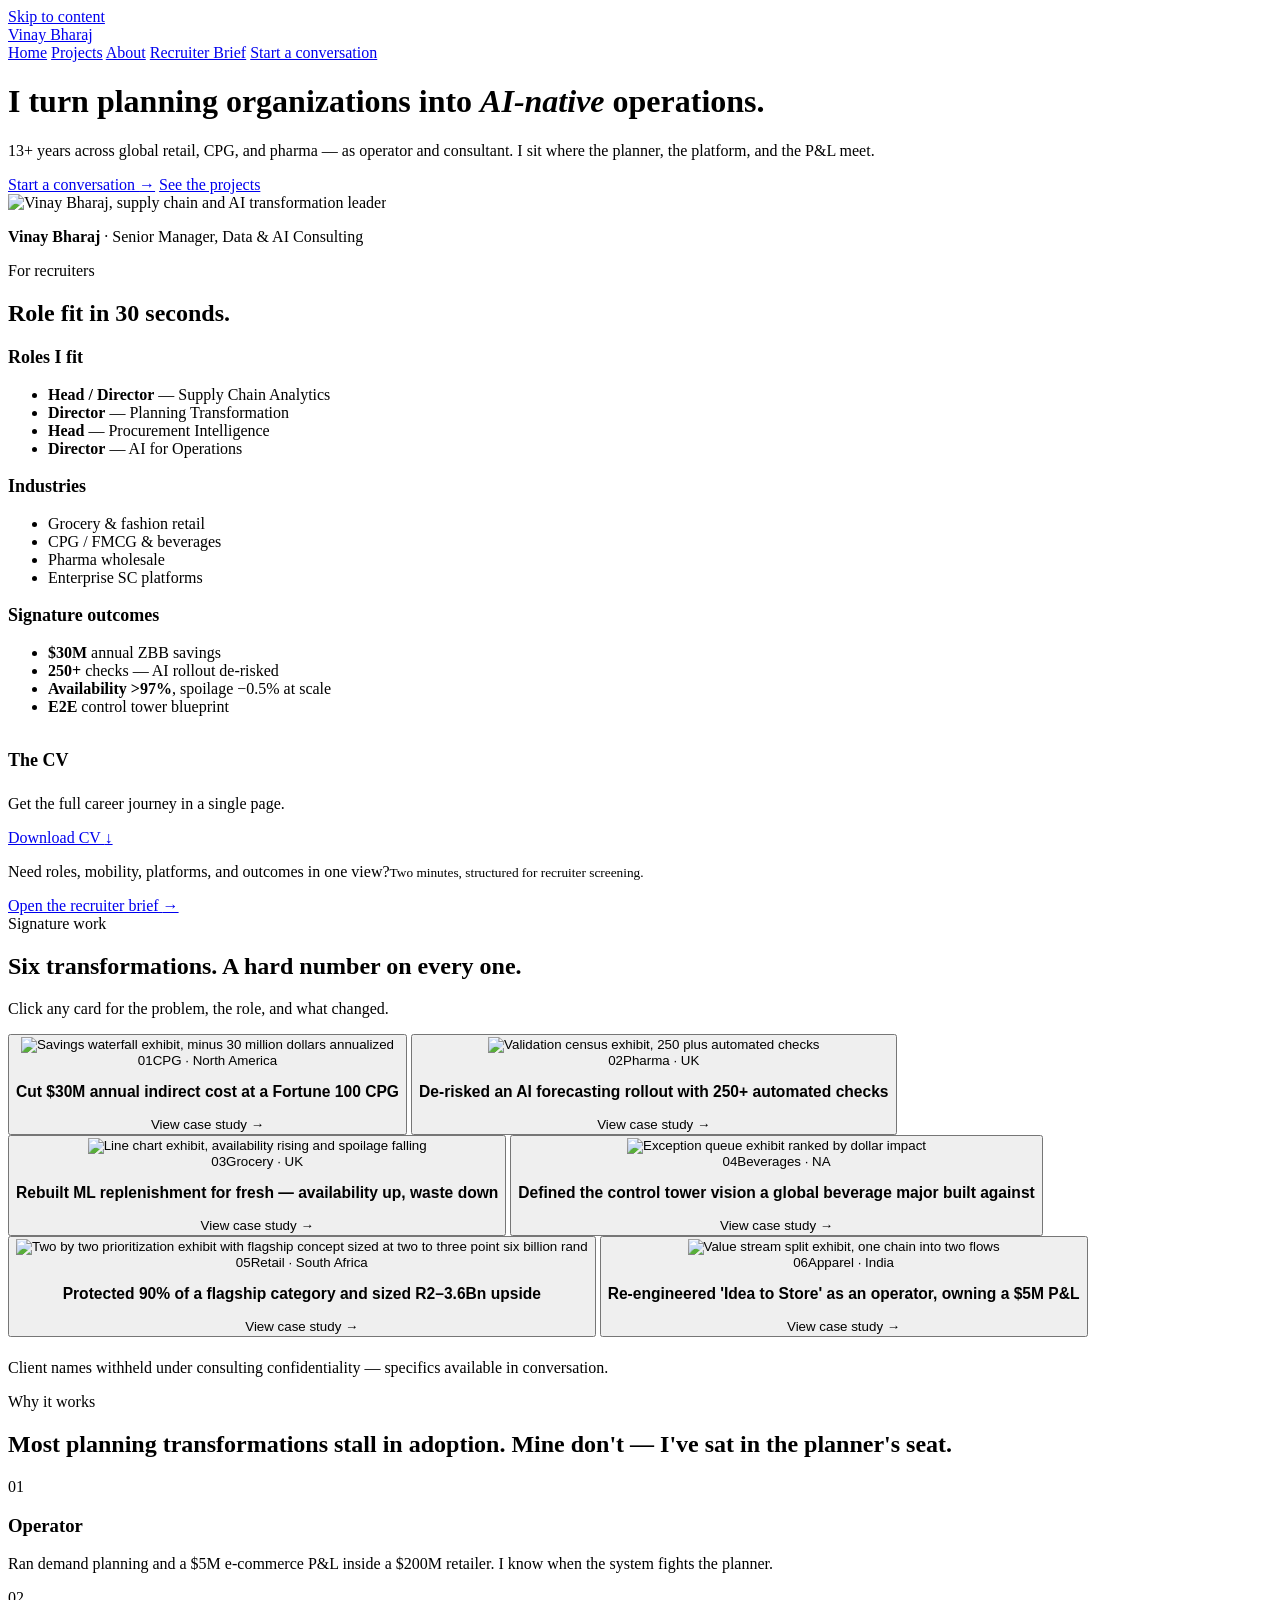
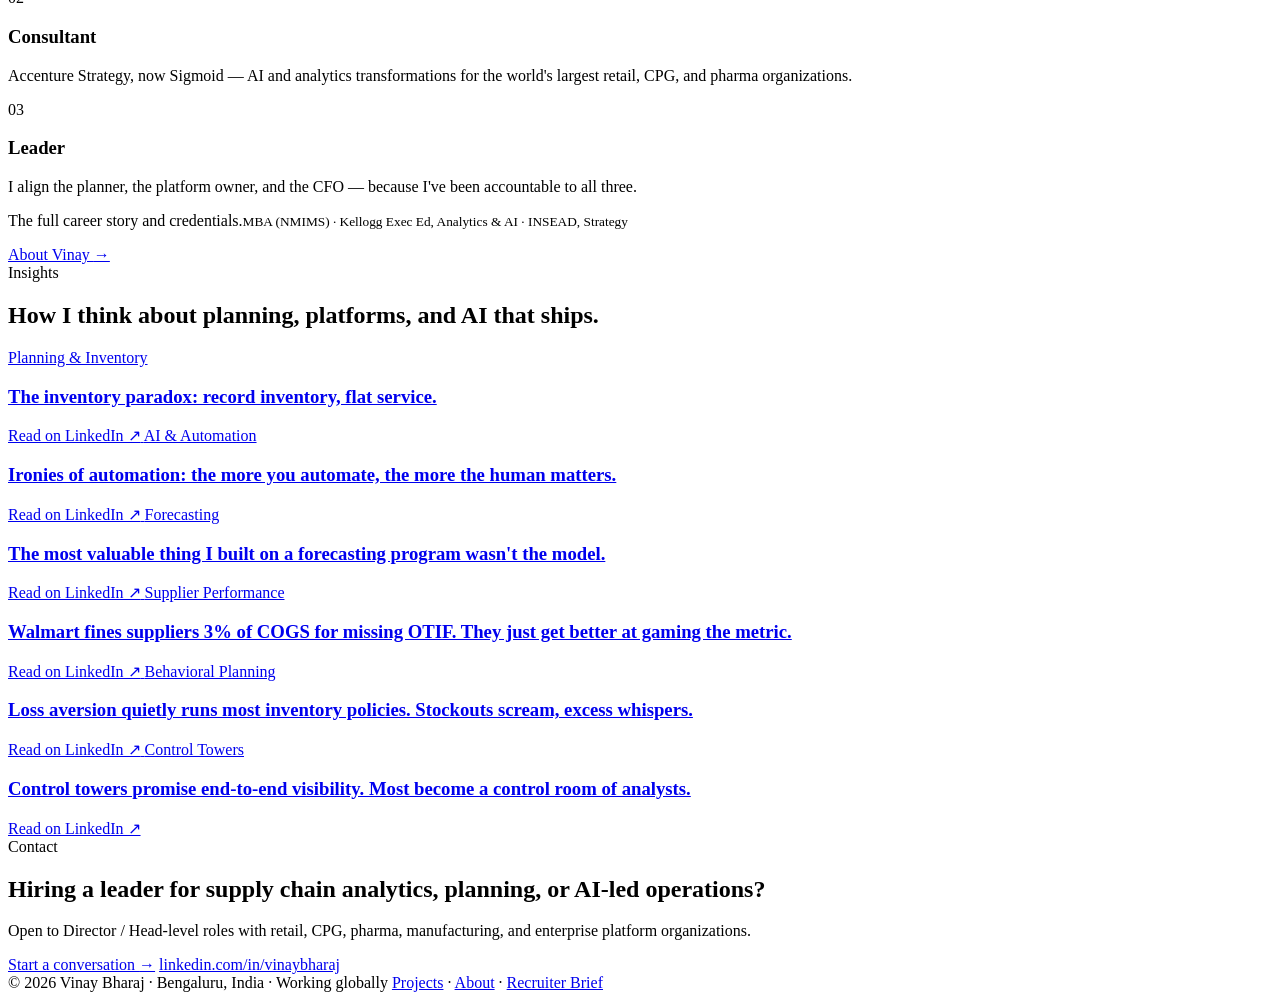
==== commit d397d427: "v3.1: home refresh - remove stat band, new insights, CV copy" ====
--- a/index.html
+++ b/index.html
@@ -3,690 +3,431 @@
 <head>
 <meta charset="UTF-8">
 <meta name="viewport" content="width=device-width, initial-scale=1.0">
-<title>Vinay Bharaj — AI-Enabled Supply Chain & Planning Transformation Leader</title>
-<meta name="description" content="Supply chain, planning, and AI transformation leader. 13+ years across global retail, CPG, and pharma. $30M+ delivered. Open to Director / Head-level roles.">
+<title>Vinay Bharaj — AI-Enabled Supply Chain &amp; Planning Transformation Leader</title>
+<meta name="description" content="Supply chain, planning, and analytics transformation leader. 13+ years across global retail, CPG, and pharma — $30M+ delivered savings, AI forecasting rollouts, control towers.">
 <link rel="canonical" href="https://vinaybharaj.github.io/">
-<meta property="og:title" content="Vinay Bharaj — AI-Enabled Supply Chain & Planning Transformation Leader">
-<meta property="og:description" content="Operator first, consultant second. Demand planning, S&OP, control towers, procurement intelligence, AI forecasting. $30M+ delivered across 6 geographies.">
+<meta property="og:type" content="website">
+<meta property="og:title" content="Vinay Bharaj — AI-Enabled Supply Chain &amp; Planning Transformation Leader">
+<meta property="og:description" content="13+ years across global retail, CPG, and pharma. $30M+ delivered savings, AI forecasting rollouts, control towers.">
+<meta property="og:url" content="https://vinaybharaj.github.io/">
 <meta property="og:image" content="https://vinaybharaj.github.io/og-image.jpg">
-<meta property="og:url" content="https://vinaybharaj.github.io/">
-<meta property="og:type" content="website">
 <meta name="twitter:card" content="summary_large_image">
-<link rel="icon" href="data:image/svg+xml,<svg xmlns='http://www.w3.org/2000/svg' viewBox='0 0 100 100'><rect width='100' height='100' rx='18' fill='%2307080B'/><text x='50' y='68' font-size='52' font-family='Arial' font-weight='700' fill='%23D0FF4B' text-anchor='middle'>VB</text></svg>">
-<link rel="preconnect" href="https://fonts.googleapis.com"><link rel="preconnect" href="https://fonts.gstatic.com" crossorigin>
-<link href="https://fonts.googleapis.com/css2?family=Space+Grotesk:wght@400;500;600;700&family=Inter:wght@400;500;600&display=swap" rel="stylesheet">
+<link rel="icon" type="image/svg+xml" href="assets/favicon.svg">
+<link rel="preconnect" href="https://fonts.googleapis.com">
+<link rel="preconnect" href="https://fonts.gstatic.com" crossorigin>
+<link href="https://fonts.googleapis.com/css2?family=Inter:wght@400;500;600;700&family=Source+Serif+4:opsz,wght@8..60,500;8..60,600&display=swap" rel="stylesheet">
+<link rel="stylesheet" href="assets/styles.css">
 <script type="application/ld+json">
-{"@context":"https://schema.org","@type":"Person","name":"Vinay Bharaj","jobTitle":"Senior Manager, Data & AI Consulting","url":"https://vinaybharaj.github.io/","email":"mailto:bharaj.vinay@gmail.com","sameAs":["https://www.linkedin.com/in/vinaybharaj"],"knowsAbout":["Supply Chain Analytics","Demand Planning","S&OP","AI Forecasting","Procurement Intelligence","Supply Chain Control Towers"]}
+{"@context":"https://schema.org","@graph":[
+ {"@type":"Person","@id":"https://vinaybharaj.github.io/#person","name":"Vinay Bharaj",
+  "jobTitle":"Supply Chain, Data & AI Transformation Leader",
+  "description":"Supply chain, planning, and analytics transformation leader with 13+ years across global retail, CPG, and pharma.",
+  "email":"mailto:bharaj.vinay@gmail.com",
+  "url":"https://vinaybharaj.github.io/",
+  "image":"https://vinaybharaj.github.io/assets/portrait-hero.jpg",
+  "sameAs":["https://www.linkedin.com/in/vinaybharaj"],
+  "knowsAbout":["Demand Planning","S&OP","AI Forecasting","Supply Chain Control Towers","Zero-Based Budgeting","Procurement Analytics","RELEX","Blue Yonder","Alteryx"],
+  "alumniOf":[{"@type":"Organization","name":"NMIMS"},{"@type":"Organization","name":"Kellogg Executive Education"},{"@type":"Organization","name":"INSEAD"}]},
+ {"@type":"WebSite","@id":"https://vinaybharaj.github.io/#website","url":"https://vinaybharaj.github.io/","name":"Vinay Bharaj","publisher":{"@id":"https://vinaybharaj.github.io/#person"}}
+]}
 </script>
-<style>
-:root{
-  --bg:#07080B; --bg2:#0C0E12; --panel:#101319; --panel2:#141821;
-  --line:#1E232D; --line2:#2A3140;
-  --txt:#EDEFF3; --mut:#9AA3B2; --dim:#6B7482;
-  --acc:#D0FF4B; --acc-dim:rgba(208,255,75,.14); --acc-line:rgba(208,255,75,.35);
-  --disp:'Space Grotesk',system-ui,sans-serif; --body:'Inter',system-ui,sans-serif;
-  --max:1200px; --rad:14px;
-}
-*{margin:0;padding:0;box-sizing:border-box}
-html{scroll-behavior:smooth}
-body{background:var(--bg);color:var(--txt);font-family:var(--body);font-size:16px;line-height:1.6;-webkit-font-smoothing:antialiased;overflow-x:hidden}
-::selection{background:var(--acc);color:#0A0C05}
-h1,h2,h3,h4{font-family:var(--disp);line-height:1.08;letter-spacing:-.02em}
-a{color:inherit;text-decoration:none}
-img{max-width:100%;display:block}
-.wrap{max-width:var(--max);margin:0 auto;padding:0 24px}
-.mono{font-family:var(--disp);font-weight:500;letter-spacing:.14em;text-transform:uppercase;font-size:.72rem;color:var(--dim)}
-.acc{color:var(--acc)}
-/* ---------- background grid ---------- */
-.bgfx{position:fixed;inset:0;z-index:-2;background:
- radial-gradient(1000px 600px at 80% -10%,rgba(208,255,75,.06),transparent 60%),
- radial-gradient(800px 500px at -10% 40%,rgba(80,120,255,.05),transparent 60%);}
-.bgfx::after{content:"";position:absolute;inset:0;background-image:linear-gradient(rgba(255,255,255,.025) 1px,transparent 1px),linear-gradient(90deg,rgba(255,255,255,.025) 1px,transparent 1px);background-size:56px 56px;mask-image:radial-gradient(ellipse 90% 70% at 50% 0%,#000 30%,transparent 90%)}
-/* ---------- progress + nav ---------- */
-#prog{position:fixed;top:0;left:0;height:2px;background:var(--acc);width:0%;z-index:120}
-nav{position:fixed;top:0;left:0;right:0;z-index:100;backdrop-filter:blur(14px);background:rgba(7,8,11,.72);border-bottom:1px solid var(--line)}
-.navin{max-width:var(--max);margin:0 auto;padding:14px 24px;display:flex;align-items:center;gap:28px}
-.logo{font-family:var(--disp);font-weight:700;font-size:1.05rem;letter-spacing:-.01em;display:flex;align-items:center;gap:10px}
-.logo .sq{width:30px;height:30px;border-radius:8px;background:var(--acc);color:#0A0C05;display:grid;place-items:center;font-size:.8rem;font-weight:700}
-.nlinks{display:flex;gap:22px;margin-left:auto;align-items:center}
-.nlinks a{font-size:.86rem;color:var(--mut);transition:color .2s}
-.nlinks a:hover{color:var(--txt)}
-.btn{display:inline-flex;align-items:center;gap:9px;font-family:var(--disp);font-weight:600;font-size:.9rem;padding:12px 22px;border-radius:99px;border:1px solid var(--line2);transition:all .25s;cursor:pointer;background:transparent;color:var(--txt)}
-.btn:hover{border-color:var(--acc-line);transform:translateY(-1px)}
-.btn.solid{background:var(--acc);color:#0A0C05;border-color:var(--acc)}
-.btn.solid:hover{box-shadow:0 8px 30px rgba(208,255,75,.25)}
-.btn.sm{padding:9px 16px;font-size:.8rem}
-.nav-cta{margin-left:6px}
-@media(max-width:820px){.nlinks a:not(.nav-cta){display:none}}
-/* ---------- hero ---------- */
-header.hero{padding:150px 0 40px;position:relative}
-.hgrid{display:grid;grid-template-columns:1.5fr .9fr;gap:48px;align-items:center}
-.pill{display:inline-flex;align-items:center;gap:9px;border:1px solid var(--line2);border-radius:99px;padding:7px 16px;font-size:.74rem;letter-spacing:.12em;text-transform:uppercase;color:var(--mut);background:var(--panel)}
-.pill .dot{width:7px;height:7px;border-radius:50%;background:var(--acc);animation:pulse 2s infinite}
-@keyframes pulse{0%,100%{box-shadow:0 0 0 0 rgba(208,255,75,.5)}55%{box-shadow:0 0 0 7px rgba(208,255,75,0)}}
-h1.big{font-size:clamp(2.5rem,5.6vw,4.3rem);font-weight:700;margin:26px 0 20px}
-h1.big .out{color:transparent;-webkit-text-stroke:1.5px var(--acc)}
-.hero .sub{font-size:1.08rem;color:var(--mut);max-width:560px;margin-bottom:32px}
-.hbtns{display:flex;gap:14px;flex-wrap:wrap}
-.photo-card{position:relative;border-radius:20px;overflow:hidden;border:1px solid var(--line2);background:var(--panel);transform:rotate(1.5deg);transition:transform .4s}
-.photo-card:hover{transform:rotate(0)}
-.photo-card img{width:100%;filter:grayscale(28%) contrast(1.05)}
-.photo-card .tag{position:absolute;left:14px;bottom:14px;right:14px;background:rgba(7,8,11,.8);backdrop-filter:blur(8px);border:1px solid var(--line2);border-radius:12px;padding:10px 14px;font-size:.78rem;color:var(--mut)}
-.photo-card .tag b{color:var(--txt);font-family:var(--disp)}
-@media(max-width:900px){.hgrid{grid-template-columns:1fr}.photo-card{max-width:320px}}
-/* stats */
-.stats{display:grid;grid-template-columns:repeat(4,1fr);gap:1px;background:var(--line);border:1px solid var(--line);border-radius:var(--rad);overflow:hidden;margin-top:56px}
-.stat{background:var(--bg2);padding:26px 22px;position:relative;transition:background .3s}
-.stat:hover{background:var(--panel2)}
-.stat .n{font-family:var(--disp);font-size:clamp(1.7rem,3vw,2.4rem);font-weight:700;color:var(--acc)}
-.stat .l{font-size:.8rem;color:var(--mut);margin-top:4px}
-@media(max-width:760px){.stats{grid-template-columns:repeat(2,1fr)}}
-/* marquee */
-.marq{border-top:1px solid var(--line);border-bottom:1px solid var(--line);margin-top:70px;padding:16px 0;overflow:hidden;white-space:nowrap;background:var(--bg2)}
-.marq-in{display:inline-block;animation:scroll 36s linear infinite}
-.marq span{font-family:var(--disp);font-weight:500;font-size:.85rem;letter-spacing:.18em;text-transform:uppercase;color:var(--dim);margin:0 26px}
-.marq i{color:var(--acc);font-style:normal}
-@keyframes scroll{from{transform:translateX(0)}to{transform:translateX(-50%)}}
-/* ---------- sections ---------- */
-section{padding:96px 0;position:relative}
-.shead{display:flex;align-items:flex-end;gap:26px;margin-bottom:52px;flex-wrap:wrap}
-.snum{font-family:var(--disp);font-size:.8rem;color:var(--acc);letter-spacing:.2em;border:1px solid var(--acc-line);border-radius:8px;padding:5px 11px;background:var(--acc-dim)}
-.shead h2{font-size:clamp(1.7rem,3.4vw,2.6rem);font-weight:700;max-width:820px}
-.shead .lead{width:100%;color:var(--mut);max-width:680px;font-size:1rem}
-/* reveal */
-.rv{opacity:0;transform:translateY(26px);transition:opacity .7s ease,transform .7s ease}
-.rv.on{opacity:1;transform:none}
-/* about cards */
-.tri{display:grid;grid-template-columns:repeat(3,1fr);gap:18px}
-.card{background:var(--panel);border:1px solid var(--line);border-radius:var(--rad);padding:28px;transition:border-color .3s,transform .3s}
-.card:hover{border-color:var(--line2);transform:translateY(-3px)}
-.ic{width:44px;height:44px;border-radius:12px;background:var(--acc-dim);border:1px solid var(--acc-line);display:grid;place-items:center;margin-bottom:18px}
-.ic svg{width:22px;height:22px;stroke:var(--acc);fill:none;stroke-width:1.7;stroke-linecap:round;stroke-linejoin:round}
-.card h3{font-size:1.12rem;margin-bottom:10px}
-.card p{font-size:.9rem;color:var(--mut)}
-@media(max-width:860px){.tri{grid-template-columns:1fr}}
-/* timeline */
-.tl{display:grid;grid-template-columns:repeat(4,1fr);gap:18px;margin-top:44px}
-.tstep{border-left:2px solid var(--line2);padding:2px 0 2px 16px;position:relative}
-.tstep::before{content:"";position:absolute;left:-6px;top:6px;width:10px;height:10px;border-radius:50%;background:var(--acc)}
-.tstep .yr{font-family:var(--disp);font-size:.72rem;letter-spacing:.14em;color:var(--acc)}
-.tstep b{display:block;font-family:var(--disp);font-size:.95rem;margin:6px 0 4px}
-.tstep span{font-size:.8rem;color:var(--mut)}
-@media(max-width:860px){.tl{grid-template-columns:1fr 1fr}}
-@media(max-width:520px){.tl{grid-template-columns:1fr}}
-/* CTA ribbon */
-.ribbon{margin:66px auto 0;max-width:var(--max);display:flex;align-items:center;justify-content:space-between;gap:20px;background:linear-gradient(90deg,var(--acc-dim),transparent 70%),var(--panel);border:1px solid var(--acc-line);border-radius:var(--rad);padding:20px 28px;flex-wrap:wrap}
-.ribbon p{font-family:var(--disp);font-weight:600;font-size:1.02rem}
-.ribbon small{display:block;color:var(--mut);font-family:var(--body);font-weight:400;font-size:.83rem;margin-top:2px}
-/* projects */
-.pgrid{display:grid;grid-template-columns:repeat(3,1fr);gap:18px}
-.pj{background:var(--panel);border:1px solid var(--line);border-radius:var(--rad);padding:26px;cursor:pointer;position:relative;overflow:hidden;transition:border-color .3s,transform .3s;display:flex;flex-direction:column;gap:14px}
-.pj::after{content:"";position:absolute;inset:auto 0 0 0;height:2px;background:var(--acc);transform:scaleX(0);transform-origin:left;transition:transform .35s}
-.pj:hover{border-color:var(--acc-line);transform:translateY(-4px)}
-.pj:hover::after{transform:scaleX(1)}
-.pj .top{display:flex;justify-content:space-between;align-items:flex-start}
-.pj .idx{font-family:var(--disp);font-size:.74rem;color:var(--dim);letter-spacing:.16em}
-.ptag{font-size:.68rem;letter-spacing:.1em;text-transform:uppercase;color:var(--mut);border:1px solid var(--line2);border-radius:99px;padding:4px 11px}
-.pj h3{font-size:1.06rem;line-height:1.35;font-weight:600}
-.pj .metric{font-family:var(--disp);font-size:2.1rem;font-weight:700;color:var(--acc);line-height:1}
-.pj .metric small{display:block;font-size:.76rem;color:var(--mut);font-weight:400;font-family:var(--body);margin-top:6px;letter-spacing:0}
-.pj .open{margin-top:auto;display:inline-flex;align-items:center;gap:8px;font-family:var(--disp);font-weight:600;font-size:.82rem;color:var(--txt)}
-.pj .open .pl{width:22px;height:22px;border-radius:6px;background:var(--acc);color:#0A0C05;display:grid;place-items:center;font-weight:700;transition:transform .3s}
-.pj:hover .open .pl{transform:rotate(90deg)}
-@media(max-width:1000px){.pgrid{grid-template-columns:1fr 1fr}}
-@media(max-width:640px){.pgrid{grid-template-columns:1fr}}
-/* also delivered */
-.alsog{display:grid;grid-template-columns:repeat(5,1fr);gap:12px;margin-top:22px}
-.also{background:var(--bg2);border:1px solid var(--line);border-radius:12px;padding:16px;font-size:.8rem;color:var(--mut);transition:border-color .3s}
-.also:hover{border-color:var(--line2)}
-.also b{display:block;color:var(--txt);font-family:var(--disp);font-size:.84rem;margin-bottom:4px}
-.also a{color:var(--acc);font-size:.74rem;font-weight:600}
-@media(max-width:1000px){.alsog{grid-template-columns:1fr 1fr 1fr}}
-@media(max-width:640px){.alsog{grid-template-columns:1fr 1fr}}
-/* modal */
-.mov{position:fixed;inset:0;background:rgba(4,5,7,.78);backdrop-filter:blur(8px);z-index:200;display:none;align-items:flex-start;justify-content:center;overflow-y:auto;padding:60px 18px}
-.mov.show{display:flex}
-.modal{background:var(--bg2);border:1px solid var(--line2);border-radius:20px;max-width:860px;width:100%;padding:0;animation:up .35s ease;position:relative;margin-bottom:60px}
-@keyframes up{from{opacity:0;transform:translateY(30px)}to{opacity:1;transform:none}}
-.mhead{padding:34px 38px 26px;border-bottom:1px solid var(--line);position:sticky;top:0;background:rgba(12,14,18,.94);backdrop-filter:blur(10px);border-radius:20px 20px 0 0;z-index:2}
-.mhead .tags{display:flex;gap:8px;flex-wrap:wrap;margin-bottom:14px}
-.mhead h3{font-size:clamp(1.25rem,2.6vw,1.7rem);padding-right:52px}
-.mx{position:absolute;top:22px;right:22px;width:38px;height:38px;border-radius:10px;border:1px solid var(--line2);background:var(--panel);color:var(--mut);font-size:1.1rem;cursor:pointer;transition:all .2s}
-.mx:hover{color:var(--txt);border-color:var(--acc-line)}
-.mbody{padding:30px 38px 38px}
-.mmet{display:grid;grid-template-columns:repeat(3,1fr);gap:12px;margin-bottom:30px}
-.mmet div{background:var(--panel);border:1px solid var(--line);border-radius:12px;padding:16px}
-.mmet .n{font-family:var(--disp);font-weight:700;font-size:1.5rem;color:var(--acc)}
-.mmet .l{font-size:.74rem;color:var(--mut);margin-top:3px}
-.mrow{margin-bottom:26px}
-.mrow h4{font-family:var(--disp);font-size:.76rem;letter-spacing:.18em;text-transform:uppercase;color:var(--acc);margin-bottom:10px;display:flex;align-items:center;gap:10px}
-.mrow h4::after{content:"";flex:1;height:1px;background:var(--line)}
-.mrow p{color:var(--mut);font-size:.93rem}
-.msteps{display:grid;gap:10px;counter-reset:st}
-.msteps li{list-style:none;display:flex;gap:14px;background:var(--panel);border:1px solid var(--line);border-radius:12px;padding:14px 16px;font-size:.9rem;color:var(--mut)}
-.msteps li::before{counter-increment:st;content:"0" counter(st);font-family:var(--disp);font-weight:700;color:var(--acc);font-size:.85rem;min-width:24px;padding-top:1px}
-.msteps li b{color:var(--txt)}
-.chips{display:flex;gap:8px;flex-wrap:wrap}
-.chip{font-size:.76rem;color:var(--mut);border:1px solid var(--line2);border-radius:99px;padding:5px 13px;background:var(--panel)}
-.sig{background:var(--acc-dim);border:1px solid var(--acc-line);border-radius:12px;padding:16px 18px;font-size:.92rem}
-.sig b{color:var(--acc)}
-.mcta{margin-top:30px;display:flex;align-items:center;justify-content:space-between;gap:16px;background:var(--panel);border:1px solid var(--line2);border-radius:14px;padding:18px 22px;flex-wrap:wrap}
-.mcta p{font-family:var(--disp);font-weight:600;font-size:.95rem}
-.mcta small{display:block;color:var(--mut);font-weight:400;font-family:var(--body);font-size:.8rem}
-@media(max-width:700px){.mhead,.mbody{padding-left:22px;padding-right:22px}.mmet{grid-template-columns:1fr}}
-/* expertise */
-.exgrid{display:grid;grid-template-columns:repeat(3,1fr);gap:18px}
-.ex{background:var(--panel);border:1px solid var(--line);border-radius:var(--rad);padding:30px;position:relative;overflow:hidden}
-.ex .wm{position:absolute;right:-10px;top:-18px;font-family:var(--disp);font-size:6rem;font-weight:700;color:rgba(255,255,255,.028);line-height:1}
-.ex h3{font-size:1.25rem;margin-bottom:4px}
-.ex .sub{font-size:.8rem;color:var(--dim);margin-bottom:18px;letter-spacing:.06em;text-transform:uppercase}
-.ex ul{list-style:none;display:grid;gap:9px}
-.ex li{font-size:.88rem;color:var(--mut);display:flex;gap:10px;align-items:flex-start}
-.ex li::before{content:"";width:14px;height:2px;background:var(--acc);margin-top:10px;flex:none}
-@media(max-width:860px){.exgrid{grid-template-columns:1fr}}
-.roles{display:flex;gap:10px;flex-wrap:wrap;margin-top:30px}
-.role{font-family:var(--disp);font-weight:600;font-size:.84rem;border:1px dashed var(--line2);border-radius:99px;padding:9px 18px;color:var(--mut);transition:all .3s}
-.role:hover{border-color:var(--acc);color:var(--acc)}
-/* proof */
-.orgs{display:grid;grid-template-columns:repeat(4,1fr);gap:12px}
-.org{background:var(--bg2);border:1px solid var(--line);border-radius:12px;padding:20px 16px;text-align:center;font-family:var(--disp);font-weight:600;font-size:.86rem;color:var(--mut);transition:all .3s;display:flex;align-items:center;justify-content:center;min-height:74px}
-.org:hover{color:var(--txt);border-color:var(--line2)}
-@media(max-width:820px){.orgs{grid-template-columns:1fr 1fr}}
-.pfrow{display:grid;grid-template-columns:1fr 1fr 1fr;gap:18px;margin-top:26px}
-@media(max-width:860px){.pfrow{grid-template-columns:1fr}}
-.note{font-size:.76rem;color:var(--dim);margin-top:14px}
-/* insights */
-.ingrid{display:grid;grid-template-columns:repeat(3,1fr);gap:18px}
-.in{background:var(--panel);border:1px solid var(--line);border-radius:var(--rad);padding:28px;display:flex;flex-direction:column;gap:12px;transition:all .3s}
-.in:hover{border-color:var(--acc-line);transform:translateY(-3px)}
-.in .cat{font-size:.68rem;letter-spacing:.14em;text-transform:uppercase;color:var(--acc)}
-.in h3{font-size:1.05rem;line-height:1.4}
-.in p{font-size:.86rem;color:var(--mut);flex:1}
-.in .rd{font-family:var(--disp);font-weight:600;font-size:.82rem;color:var(--txt)}
-@media(max-width:860px){.ingrid{grid-template-columns:1fr}}
-/* contact */
-#contact{padding-bottom:60px}
-.cbox{background:linear-gradient(135deg,var(--panel2),var(--bg2));border:1px solid var(--line2);border-radius:24px;padding:clamp(36px,6vw,72px);text-align:center;position:relative;overflow:hidden}
-.cbox::before{content:"";position:absolute;inset:0;background:radial-gradient(500px 240px at 50% 0%,rgba(208,255,75,.1),transparent 70%)}
-.cbox h2{font-size:clamp(1.8rem,4.2vw,3rem);margin-bottom:14px;position:relative}
-.cbox p{color:var(--mut);max-width:640px;margin:0 auto 30px;position:relative}
-.cbtns{display:flex;gap:14px;justify-content:center;flex-wrap:wrap;position:relative}
-footer{border-top:1px solid var(--line);padding:30px 0;margin-top:40px}
-.fin{max-width:var(--max);margin:0 auto;padding:0 24px;display:flex;justify-content:space-between;gap:14px;flex-wrap:wrap;font-size:.78rem;color:var(--dim)}
-@media(prefers-reduced-motion:reduce){*{animation:none!important;transition:none!important}.rv{opacity:1;transform:none}}
-</style>
 </head>
 <body>
-<div class="bgfx"></div>
-<div id="prog"></div>
-<nav>
+<a class="skip" href="#main">Skip to content</a>
+
+<nav class="site" aria-label="Main">
  <div class="navin">
-  <a class="logo" href="#top"><span class="sq">VB</span>Vinay Bharaj</a>
+  <a class="logo" href="index.html"><span class="sq"></span>Vinay Bharaj</a>
   <div class="nlinks">
-   <a href="#about">About</a><a href="#projects">Projects</a><a href="#expertise">Expertise</a><a href="#proof">Proof</a><a href="#insights">Insights</a>
-   <a class="btn solid sm nav-cta" href="mailto:bharaj.vinay@gmail.com?subject=Leadership%20role%20conversation">Hire Vinay</a>
+   <a href="index.html" class="on" aria-current="page">Home</a>
+   <a href="#projects">Projects</a>
+   <a href="about.html">About</a>
+   <a href="recruiter-brief.html">Recruiter Brief</a>
+   <a class="btn solid sm" href="mailto:bharaj.vinay@gmail.com?subject=Leadership%20role%20conversation">Start a conversation</a>
   </div>
  </div>
 </nav>
 
-<header class="hero" id="top">
+<main id="main">
+
+<!-- ================= HERO ================= -->
+<header class="hero">
  <div class="wrap">
   <div class="hgrid">
    <div>
-    <span class="pill"><span class="dot"></span>Open to leadership conversations — Global</span>
-    <h1 class="big">I turn planning organizations into <span class="out">AI-native</span> operations.</h1>
-    <p class="sub">Supply chain, planning, and analytics transformation leader with 13+ years across global retail, CPG, and pharma. I sit where the planner, the platform, and the P&L meet — and make all three work.</p>
+    <h1>I turn planning organizations into <em>AI-native</em> operations.</h1>
+    <p class="sub">13+ years across global retail, CPG, and pharma — as operator and consultant. I sit where the planner, the platform, and the P&amp;L meet.</p>
     <div class="hbtns">
-     <a class="btn solid" href="mailto:bharaj.vinay@gmail.com?subject=Leadership%20role%20conversation">Email Vinay <span>→</span></a>
-     <a class="btn" href="https://www.linkedin.com/in/vinaybharaj" target="_blank" rel="noopener">Connect on LinkedIn</a>
-    </div>
-   </div>
-   <div class="photo-card rv">
-    <img src="[data-uri]" alt="Vinay Bharaj" width="640">
-    <div class="tag"><b>Vinay Bharaj</b> · Senior Manager, Data & AI Consulting · Operator first, consultant second</div>
-   </div>
-  </div>
-  <div class="stats rv">
-   <div class="stat"><div class="n" data-count="30" data-pre="$" data-suf="M+">$30M+</div><div class="l">Annual savings delivered for a Fortune 100 CPG</div></div>
-   <div class="stat"><div class="n" data-count="13" data-suf="+ yrs">13+ yrs</div><div class="l">Operator and consultant across retail & CPG</div></div>
-   <div class="stat"><div class="n" data-count="10" data-suf="+">10+</div><div class="l">Global transformation engagements led</div></div>
-   <div class="stat"><div class="n" data-count="6" data-suf="">6</div><div class="l">Geographies: UK · EU · NA · Africa · APAC · India</div></div>
-  </div>
- </div>
- <div class="marq" aria-hidden="true"><div class="marq-in">
-  <span>Demand Planning <i>◆</i></span><span>S&OP / IBP <i>◆</i></span><span>AI Forecasting <i>◆</i></span><span>Control Towers <i>◆</i></span><span>Replenishment <i>◆</i></span><span>Zero-Based Spend <i>◆</i></span><span>Procurement Intelligence <i>◆</i></span><span>Workforce Analytics <i>◆</i></span><span>Demand Planning <i>◆</i></span><span>S&OP / IBP <i>◆</i></span><span>AI Forecasting <i>◆</i></span><span>Control Towers <i>◆</i></span><span>Replenishment <i>◆</i></span><span>Zero-Based Spend <i>◆</i></span><span>Procurement Intelligence <i>◆</i></span><span>Workforce Analytics <i>◆</i></span>
- </div></div>
+     <a class="btn solid" href="mailto:bharaj.vinay@gmail.com?subject=Leadership%20role%20conversation">Start a conversation <span class="ar">→</span></a>
+     <a class="tlink" href="#projects">See the projects</a>
+    </div>
+   </div>
+   <div class="portrait rv">
+    <div class="frame"><img src="assets/portrait-hero.jpg" width="1000" height="1250" alt="Vinay Bharaj, supply chain and AI transformation leader" fetchpriority="high"></div>
+    <p class="cap"><b>Vinay Bharaj</b> · Senior Manager, Data &amp; AI Consulting</p>
+   </div>
+  </div>
+ </div>
 </header>
 
-<section id="about">
+<!-- ================= FOR RECRUITERS ================= -->
+<section class="recruit">
  <div class="wrap">
   <div class="shead rv">
-   <span class="snum">01 / ABOUT</span>
+   <span class="kicker">For recruiters</span>
+   <h2>Role fit in 30 seconds.</h2>
+  </div>
+  <div class="grid4">
+   <div class="card rv">
+    <h3 style="font-size:18px">Roles I fit</h3>
+    <ul>
+     <li><b>Head / Director</b> — Supply Chain Analytics</li>
+     <li><b>Director</b> — Planning Transformation</li>
+     <li><b>Head</b> — Procurement Intelligence</li>
+     <li><b>Director</b> — AI for Operations</li>
+    </ul>
+   </div>
+   <div class="card rv">
+    <h3 style="font-size:18px">Industries</h3>
+    <ul>
+     <li>Grocery &amp; fashion retail</li>
+     <li>CPG / FMCG &amp; beverages</li>
+     <li>Pharma wholesale</li>
+     <li>Enterprise SC platforms</li>
+    </ul>
+   </div>
+   <div class="card rv">
+    <h3 style="font-size:18px">Signature outcomes</h3>
+    <ul>
+     <li><b>$30M</b> annual ZBB savings</li>
+     <li><b>250+</b> checks — AI rollout de-risked</li>
+     <li><b>Availability &gt;97%</b>, spoilage −0.5% at scale</li>
+     <li><b>E2E</b> control tower blueprint</li>
+    </ul>
+   </div>
+   <div class="card rv" style="display:flex;flex-direction:column">
+    <h3 style="font-size:18px">The CV</h3>
+    <p style="margin-top:6px">Get the full career journey in a single page.</p>
+    <a class="btn sm" style="margin-top:auto" href="assets/Vinay_Bharaj_CV.pdf" download>Download CV <span class="ar">↓</span></a>
+   </div>
+  </div>
+  <div class="ribbon rv">
+   <p>Need roles, mobility, platforms, and outcomes in one view?<small>Two minutes, structured for recruiter screening.</small></p>
+   <a class="btn sm" href="recruiter-brief.html">Open the recruiter brief <span class="ar">→</span></a>
+  </div>
+ </div>
+</section>
+
+<!-- ================= SIGNATURE PROJECTS ================= -->
+<section id="projects">
+ <div class="wrap">
+  <div class="shead rv">
+   <span class="kicker">Signature work</span>
+   <h2>Six transformations. A hard number on every one.</h2>
+   <p class="lead">Click any card for the problem, the role, and what changed.</p>
+  </div>
+  <div class="pcgrid">
+
+   <button class="pc rv" data-modal="m-zbb" id="zbb">
+    <img src="assets/thumbs/thumb-zbb.png" alt="Savings waterfall exhibit, minus 30 million dollars annualized" loading="lazy">
+    <div class="body">
+     <div class="top"><span class="idx">01</span><span class="tag">CPG · North America</span></div>
+     <h3>Cut $30M annual indirect cost at a Fortune 100 CPG</h3>
+     <span class="go">View case study →</span>
+    </div>
+   </button>
+
+   <button class="pc rv" data-modal="m-forecasting" id="forecasting">
+    <img src="assets/thumbs/thumb-forecasting.png" alt="Validation census exhibit, 250 plus automated checks" loading="lazy">
+    <div class="body">
+     <div class="top"><span class="idx">02</span><span class="tag">Pharma · UK</span></div>
+     <h3>De-risked an AI forecasting rollout with 250+ automated checks</h3>
+     <span class="go">View case study →</span>
+    </div>
+   </button>
+
+   <button class="pc rv" data-modal="m-fresh" id="fresh">
+    <img src="assets/thumbs/thumb-fresh.png" alt="Line chart exhibit, availability rising and spoilage falling" loading="lazy">
+    <div class="body">
+     <div class="top"><span class="idx">03</span><span class="tag">Grocery · UK</span></div>
+     <h3>Rebuilt ML replenishment for fresh — availability up, waste down</h3>
+     <span class="go">View case study →</span>
+    </div>
+   </button>
+
+   <button class="pc rv" data-modal="m-controltower" id="controltower">
+    <img src="assets/thumbs/thumb-controltower.png" alt="Exception queue exhibit ranked by dollar impact" loading="lazy">
+    <div class="body">
+     <div class="top"><span class="idx">04</span><span class="tag">Beverages · NA</span></div>
+     <h3>Defined the control tower vision a global beverage major built against</h3>
+     <span class="go">View case study →</span>
+    </div>
+   </button>
+
+   <button class="pc rv" data-modal="m-growth" id="growth">
+    <img src="assets/thumbs/thumb-growth.png" alt="Two by two prioritization exhibit with flagship concept sized at two to three point six billion rand" loading="lazy">
+    <div class="body">
+     <div class="top"><span class="idx">05</span><span class="tag">Retail · South Africa</span></div>
+     <h3>Protected 90% of a flagship category and sized R2–3.6Bn upside</h3>
+     <span class="go">View case study →</span>
+    </div>
+   </button>
+
+   <button class="pc rv" data-modal="m-operator" id="operator">
+    <img src="assets/thumbs/thumb-operator.png" alt="Value stream split exhibit, one chain into two flows" loading="lazy">
+    <div class="body">
+     <div class="top"><span class="idx">06</span><span class="tag">Apparel · India</span></div>
+     <h3>Re-engineered 'Idea to Store' as an operator, owning a $5M P&amp;L</h3>
+     <span class="go">View case study →</span>
+    </div>
+   </button>
+
+  </div>
+  <p class="note rv" style="margin-top:22px">Client names withheld under consulting confidentiality — specifics available in conversation.</p>
+ </div>
+</section>
+
+<!-- ================= WHY IT WORKS ================= -->
+<section style="background:var(--bg2);border-top:1px solid var(--line);border-bottom:1px solid var(--line)">
+ <div class="wrap">
+  <div class="shead rv">
+   <span class="kicker">Why it works</span>
    <h2>Most planning transformations stall in adoption. Mine don't — I've sat in the planner's seat.</h2>
   </div>
-  <div class="tri">
-   <div class="card rv">
-    <div class="ic"><svg viewBox="0 0 24 24"><path d="M21 8L12 3 3 8l9 5 9-5v8"/><path d="M7 10.5V16l5 3 5-3v-5.5"/></svg></div>
-    <h3>Operator</h3>
-    <p>Ran demand planning and supply chain strategy inside a $200M apparel retailer — owning forecasts, replenishment, and a $5M e-commerce P&L. I know what it feels like when the planning system fights the planner.</p>
-   </div>
-   <div class="card rv">
-    <div class="ic"><svg viewBox="0 0 24 24"><rect x="4" y="4" width="16" height="16" rx="3"/><path d="M9 9h.01M15 9h.01M9 15c1 1 5 1 6 0"/><path d="M12 1v3M12 20v3M1 12h3M20 12h3"/></svg></div>
-    <h3>Consultant</h3>
-    <p>Accenture Strategy, now Sigmoid — leading AI and analytics transformations for the world's largest retail, CPG, and pharma organizations: forecasting, S&OP, replenishment, control towers, and zero-based cost programs.</p>
-   </div>
-   <div class="card rv">
-    <div class="ic"><svg viewBox="0 0 24 24"><path d="M17 21v-2a4 4 0 00-4-4H5a4 4 0 00-4 4v2"/><circle cx="9" cy="7" r="4"/><path d="M23 21v-2a4 4 0 00-3-3.87M16 3.13a4 4 0 010 7.75"/></svg></div>
-    <h3>Leader</h3>
-    <p>I align the demand planner missing forecasts, the IT director who owns the platform, and the CFO funding the program — because I've been accountable to all three. Transformations that get adopted, not just deployed.</p>
-   </div>
-  </div>
-  <div class="tl rv">
-   <div class="tstep"><span class="yr">2025 — NOW</span><b>Sigmoid</b><span>Senior Manager, Data & AI Consulting — planning & analytics for global retail/CPG</span></div>
-   <div class="tstep"><span class="yr">2021 — 2025</span><b>Accenture Strategy</b><span>Manager — planning transformations across UK, EU, NA, Africa, APAC</span></div>
-   <div class="tstep"><span class="yr">2018 — 2021</span><b>Blackberrys Menswear</b><span>Demand Planning Manager — planning, PMO, $5M e-commerce P&L</span></div>
-   <div class="tstep"><span class="yr">2011 — 2018</span><b>Henkel · IGL</b><span>Sales leadership — 2x B2B market expansion in 3 years</span></div>
+  <div class="grid3">
+   <div class="card rv"><div class="ovh">01</div><h3>Operator</h3><p>Ran demand planning and a $5M e-commerce P&amp;L inside a $200M retailer. I know when the system fights the planner.</p></div>
+   <div class="card rv"><div class="ovh">02</div><h3>Consultant</h3><p>Accenture Strategy, now Sigmoid — AI and analytics transformations for the world's largest retail, CPG, and pharma organizations.</p></div>
+   <div class="card rv"><div class="ovh">03</div><h3>Leader</h3><p>I align the planner, the platform owner, and the CFO — because I've been accountable to all three.</p></div>
   </div>
   <div class="ribbon rv">
-   <p>Want the full career story — including the parts that don't fit a website?<small>MBA (NMIMS) · Kellogg Exec Ed, Analytics & AI · INSEAD, Strategy</small></p>
-   <a class="btn sm" href="mailto:bharaj.vinay@gmail.com?subject=Tell%20me%20more%20about%20your%20career%20path">Ask Vinay →</a>
+   <p>The full career story and credentials.<small>MBA (NMIMS) · Kellogg Exec Ed, Analytics &amp; AI · INSEAD, Strategy</small></p>
+   <a class="btn sm" href="about.html">About Vinay <span class="ar">→</span></a>
   </div>
  </div>
 </section>
 
-<section id="projects" style="background:var(--bg2);border-top:1px solid var(--line);border-bottom:1px solid var(--line)">
+<!-- ================= INSIGHTS ================= -->
+<section>
  <div class="wrap">
   <div class="shead rv">
-   <span class="snum">02 / SIGNATURE PROJECTS</span>
-   <h2>Six transformations. Enterprise scale, executive stakeholders, and a hard number on every one.</h2>
-   <p class="lead">Click any card for the full case study — the problem, my mandate, exactly what I did, and what it changed.</p>
-  </div>
-  <div class="pgrid">
-   <article class="pj rv" data-modal="m1" tabindex="0" role="button" aria-haspopup="dialog">
-    <div class="top"><span class="idx">PJ—01</span><span class="ptag">CPG · North America</span></div>
-    <h3>Zero-based spend program cut $30M in annual indirect cost at a Fortune 100 CPG</h3>
-    <div class="metric">$30M<small>annual savings identified and delivered</small></div>
-    <span class="open"><span class="pl">+</span>Open case study</span>
-   </article>
-   <article class="pj rv" data-modal="m2" tabindex="0" role="button" aria-haspopup="dialog">
-    <div class="top"><span class="idx">PJ—02</span><span class="ptag">Pharma · UK</span></div>
-    <h3>De-risked an AI forecasting rollout at a leading European pharma distributor</h3>
-    <div class="metric">250+<small>automated data checks — validation cut from days to seconds</small></div>
-    <span class="open"><span class="pl">+</span>Open case study</span>
-   </article>
-   <article class="pj rv" data-modal="m3" tabindex="0" role="button" aria-haspopup="dialog">
-    <div class="top"><span class="idx">PJ—03</span><span class="ptag">Grocery · UK</span></div>
-    <h3>Rebuilt ML replenishment for fresh at a premium British grocer</h3>
-    <div class="metric">Fresh<small>availability up, spoilage and stock cover down</small></div>
-    <span class="open"><span class="pl">+</span>Open case study</span>
-   </article>
-   <article class="pj rv" data-modal="m4" tabindex="0" role="button" aria-haspopup="dialog">
-    <div class="top"><span class="idx">PJ—04</span><span class="ptag">Beverages · NA</span></div>
-    <h3>Defined the supply chain control tower vision for a global beverage major</h3>
-    <div class="metric">E2E<small>demand, inventory & logistics visibility in one roadmap</small></div>
-    <span class="open"><span class="pl">+</span>Open case study</span>
-   </article>
-   <article class="pj rv" data-modal="m5" tabindex="0" role="button" aria-haspopup="dialog">
-    <div class="top"><span class="idx">PJ—05</span><span class="ptag">Retail · South Africa</span></div>
-    <h3>Protected 90% of a flagship category's revenue at a premium retailer</h3>
-    <div class="metric">90%<small>of wine & liquor revenue exposed to regulation — de-risked</small></div>
-    <span class="open"><span class="pl">+</span>Open case study</span>
-   </article>
-   <article class="pj rv" data-modal="m6" tabindex="0" role="button" aria-haspopup="dialog">
-    <div class="top"><span class="idx">PJ—06</span><span class="ptag">Apparel · India</span></div>
-    <h3>Re-engineered 'Idea to Store' as an operator at a $200M retailer</h3>
-    <div class="metric">$5M<small>e-commerce P&L owned alongside the planning transformation</small></div>
-    <span class="open"><span class="pl">+</span>Open case study</span>
-   </article>
-  </div>
-  <p class="mono" style="margin-top:44px">Also delivered</p>
-  <div class="alsog rv">
-   <div class="also"><b>Labor demand modeling</b>ML-based workforce forecasting & budget scenarios for grocery retail<a href="mailto:bharaj.vinay@gmail.com?subject=Labor%20demand%20modeling">Ask →</a></div>
-   <div class="also"><b>Space planning value case</b>Macro-space ROI model for a top North American grocer<a href="mailto:bharaj.vinay@gmail.com?subject=Space%20planning%20value%20case">Ask →</a></div>
-   <div class="also"><b>Competitive value analysis</b>Financial & strategy deep-dives on warehouse clubs and mass grocers<a href="mailto:bharaj.vinay@gmail.com?subject=Competitive%20value%20analysis">Ask →</a></div>
-   <div class="also"><b>Transformation office</b>Value tracking & governance tooling for enterprise programs<a href="mailto:bharaj.vinay@gmail.com?subject=Transformation%20office%20setup">Ask →</a></div>
-   <div class="also"><b>AI retail product GTM</b>Product management for an AI markdown & assortment solution<a href="mailto:bharaj.vinay@gmail.com?subject=AI%20retail%20product">Ask →</a></div>
-  </div>
-  <div class="ribbon rv">
-   <p>Every number above has a story, a stakeholder map, and a lesson.<small>Client names withheld under consulting confidentiality — specifics available in conversation.</small></p>
-   <a class="btn sm" href="mailto:bharaj.vinay@gmail.com?subject=Walk%20me%20through%20a%20case%20study">Get the detail →</a>
-  </div>
- </div>
-</section>
-<!-- ============ MODALS ============ -->
-<div class="mov" id="m1" role="dialog" aria-modal="true" aria-label="Zero-based spend case study">
- <div class="modal">
-  <button class="mx" aria-label="Close">✕</button>
-  <div class="mhead">
-   <div class="tags"><span class="ptag">Fortune 100 CPG</span><span class="ptag">North America</span><span class="ptag">Cost Transformation</span></div>
-   <h3>Zero-based spend program cut $30M in annual indirect cost — and made it stick in the budget</h3>
-  </div>
-  <div class="mbody">
-   <div class="mmet">
-    <div><div class="n">$30M</div><div class="l">Annual indirect savings identified & delivered</div></div>
-    <div><div class="n">100%</div><div class="l">Of in-scope NA indirect spend mapped to one taxonomy</div></div>
-    <div><div class="n">6-step</div><div class="l">Closed-loop spend methodology, visibility to control</div></div>
-   </div>
-   <div class="mrow"><h4>The situation</h4><p>Indirect spend across the client's North American operations was growing unchecked. Ownership was fragmented across functions, spend data sat in multiple ERPs, and prior cost programs had delivered savings that quietly eroded back into budgets within two years.</p></div>
-   <div class="mrow"><h4>My mandate</h4><p>Run the zero-based spend diagnostic and build a savings pipeline that finance would actually adopt into annual budgets — not a slideware number.</p></div>
-   <div class="mrow"><h4>What I actually did</h4>
-    <ul class="msteps">
-     <li><b>Built the spend cube.</b> Pulled, cleansed, and consolidated GL/AP data across ERPs; mapped every dollar to a common category taxonomy using AI-assisted classification plus manual validation with function and finance owners.</li>
-     <li><b>Benchmarked every category.</b> Profiled spend per FTE and spend-as-%-of-revenue against proprietary peer benchmarks to locate the outliers worth attacking first.</li>
-     <li><b>Ran cross-functional ideation.</b> Facilitated value-targeting workshops with category owners across demand, specification, and price levers — turning hypotheses into quantified, owner-signed initiatives.</li>
-     <li><b>Prioritized and sequenced.</b> Scored the initiative pipeline on value vs. ease, built the execution wave plan, and stood up the executive tracking cadence with stage-gated savings status.</li>
-     <li><b>Made it stick.</b> Established category ownership governance — a shared accountability model between procurement, the business, and finance — and integrated validated savings directly into annual budget targets to prevent erosion.</li>
-    </ul>
-   </div>
-   <div class="mrow"><h4>Leadership signal</h4><div class="sig"><b>Ran the face-off</b> with client category owners and finance leadership through every validation session. The savings case was adopted into annual budgets — the strongest form of client sign-off a cost program can get.</div></div>
-   <div class="mrow"><h4>Toolbox</h4><div class="chips"><span class="chip">Zero-Based Spend</span><span class="chip">Spend analytics</span><span class="chip">Category taxonomy & benchmarking</span><span class="chip">Value targeting</span><span class="chip">Initiative tracking</span><span class="chip">Excel / Power BI</span></div></div>
-   <div class="mcta"><p>Facing a cost or procurement-intelligence mandate?<small>Vinay can walk you through the levers, the traps, and the governance that makes savings survive.</small></p><a class="btn solid sm" href="mailto:bharaj.vinay@gmail.com?subject=Zero-based%20spend%20%2F%20procurement%20intelligence">Ask Vinay →</a></div>
-  </div>
- </div>
-</div>
-
-<div class="mov" id="m2" role="dialog" aria-modal="true" aria-label="AI forecasting rollout case study">
- <div class="modal">
-  <button class="mx" aria-label="Close">✕</button>
-  <div class="mhead">
-   <div class="tags"><span class="ptag">Pharma wholesale</span><span class="ptag">UK</span><span class="ptag">AI Forecasting Platform</span></div>
-   <h3>The data program behind an ML forecasting rollout — validation cut from days to seconds</h3>
-  </div>
-  <div class="mbody">
-   <div class="mmet">
-    <div><div class="n">250+</div><div class="l">Automated data checks in the validation engine</div></div>
-    <div><div class="n">Days→sec</div><div class="l">Interface validation cycle time, per release</div></div>
-    <div><div class="n">8</div><div class="l">Person offshore team led across delivery workstreams</div></div>
-   </div>
-   <div class="mrow"><h4>The situation</h4><p>A leading European pharma distributor was rolling out an ML-driven forecasting and replenishment platform (RELEX). Dozens of integration points — product, supplier, order, and sales flows — meant one bad feed could silently corrupt forecasts across the network. Data readiness was the single biggest program risk.</p></div>
-   <div class="mrow"><h4>My mandate</h4><p>Stand up and run the program's PMO and own data readiness end-to-end: if the platform went live on bad data, nothing else the program did would matter.</p></div>
-   <div class="mrow"><h4>What I actually did</h4>
-    <ul class="msteps">
-     <li><b>Stood up the PMO.</b> Owned RAID management, steering-committee reporting, and coordination between the client, the platform vendor, and internal delivery teams.</li>
-     <li><b>Mapped every interface.</b> Documented the standard integration set — master data, transactional flows, and reference data — and defined acceptance criteria per feed.</li>
-     <li><b>Built the validation engine.</b> Designed and built an Alteryx-based engine running 250+ automated checks — completeness, referential integrity, business-rule conformance — across all interfaces in seconds instead of days of manual sampling.</li>
-     <li><b>Led the offshore team.</b> Directed an 8-person team across data engineering and testing workstreams through go-live cutover cycles.</li>
-     <li><b>Turned it into an asset.</b> Packaged the engine with documentation so subsequent implementations could reuse it from day one.</li>
-    </ul>
-   </div>
-   <div class="mrow"><h4>Leadership signal</h4><div class="sig"><b>Recognized by both firm and vendor leadership</b> — the validation tool was adopted as a reusable accelerator on subsequent platform implementations.</div></div>
-   <div class="mrow"><h4>Toolbox</h4><div class="chips"><span class="chip">RELEX</span><span class="chip">Alteryx</span><span class="chip">PMO & RAID</span><span class="chip">Data quality engineering</span><span class="chip">SteerCo reporting</span><span class="chip">Vendor management</span></div></div>
-   <div class="mcta"><p>Planning an AI forecasting or platform rollout?<small>The data-readiness playbook is where these programs are won or lost.</small></p><a class="btn solid sm" href="mailto:bharaj.vinay@gmail.com?subject=AI%20forecasting%20platform%20rollout">Ask Vinay →</a></div>
-  </div>
- </div>
-</div>
-
-<div class="mov" id="m3" role="dialog" aria-modal="true" aria-label="Fresh replenishment case study">
- <div class="modal">
-  <button class="mx" aria-label="Close">✕</button>
-  <div class="mhead">
-   <div class="tags"><span class="ptag">Premium UK grocer</span><span class="ptag">Fresh categories</span><span class="ptag">ML Replenishment</span></div>
-   <h3>Rebuilt ML replenishment for fresh — higher availability and less waste at the same time</h3>
-  </div>
-  <div class="mbody">
-   <div class="mmet">
-    <div><div class="n">↑</div><div class="l">Service levels on short shelf-life categories</div></div>
-    <div><div class="n">↓</div><div class="l">Spoilage and stock cover, simultaneously</div></div>
-    <div><div class="n">Weekly</div><div class="l">Forecast-variance ritual embedded with category teams</div></div>
-   </div>
-   <div class="mrow"><h4>The situation</h4><p>Short shelf-life categories — bill-of-materials production items and hospitality lines — suffered waste and availability gaps at the same time. The ML engine was live, but custom configurations had created edge cases the planners no longer trusted.</p></div>
-   <div class="mrow"><h4>My mandate</h4><p>Own the demand planning and inventory workstreams end-to-end: make the machine's ordering decisions trustworthy enough that category teams would stop overriding them.</p></div>
-   <div class="mrow"><h4>What I actually did</h4>
-    <ul class="msteps">
-     <li><b>Diagnosed the edge cases.</b> Traced availability failures back to specific custom configuration choices in forecasting and replenishment workflows — not to the underlying models.</li>
-     <li><b>Reconfigured the ML workflows.</b> Tuned RELEX forecasting and replenishment settings for BOM-driven fresh production and hospitality demand patterns, where a day of error means the product is in the bin.</li>
-     <li><b>Built planner trust deliberately.</b> Embedded forecast-variance tracking into the weekly category decision rhythm so planners could see why the system ordered what it ordered — and when to intervene.</li>
-     <li><b>Ran the workstream with client leadership.</b> Owned the working relationship with category leadership through the change, from diagnosis to adopted process.</li>
-    </ul>
-   </div>
-   <div class="mrow"><h4>Leadership signal</h4><div class="sig"><b>End-to-end workstream ownership</b> with client category leadership — the adoption problem, not just the configuration problem, was the deliverable.</div></div>
-   <div class="mrow"><h4>Toolbox</h4><div class="chips"><span class="chip">RELEX F&R</span><span class="chip">Fresh & BOM planning</span><span class="chip">Forecast variance analysis</span><span class="chip">Inventory optimization</span><span class="chip">Adoption design</span></div></div>
-   <div class="mcta"><p>Fresh, waste, and availability pulling against each other?<small>This trade-off is solvable — the configuration and the operating rhythm both matter.</small></p><a class="btn solid sm" href="mailto:bharaj.vinay@gmail.com?subject=Fresh%20replenishment%20and%20waste">Ask Vinay →</a></div>
-  </div>
- </div>
-</div>
-
-<div class="mov" id="m4" role="dialog" aria-modal="true" aria-label="Control tower case study">
- <div class="modal">
-  <button class="mx" aria-label="Close">✕</button>
-  <div class="mhead">
-   <div class="tags"><span class="ptag">Global beverage major</span><span class="ptag">North America</span><span class="ptag">Control Tower</span></div>
-   <h3>Defined the supply chain control tower vision, KPI architecture, and roadmap</h3>
-  </div>
-  <div class="mbody">
-   <div class="mmet">
-    <div><div class="n">E2E</div><div class="l">Demand, inventory & logistics visibility in one design</div></div>
-    <div><div class="n">4-stage</div><div class="l">Maturity path: visibility → alerting → root cause → prescriptive</div></div>
-    <div><div class="n">1</div><div class="l">KPI architecture adopted as the transformation baseline</div></div>
-   </div>
-   <div class="mrow"><h4>The situation</h4><p>Visibility was fragmented across demand, inventory, and logistics systems. Exceptions surfaced late, root-cause analysis took days, and every function watched its own dashboard while the network-level picture belonged to no one.</p></div>
-   <div class="mrow"><h4>My mandate</h4><p>Define what an intelligent execution control tower should be for this business — the vision, the KPI architecture, and a product roadmap the organization could actually build against.</p></div>
-   <div class="mrow"><h4>What I actually did</h4>
-    <ul class="msteps">
-     <li><b>Set the vision and scope.</b> Framed the control tower as a decision product, not a dashboard: from see (visibility) to sense (alerting) to diagnose (root cause) to act (predictive and prescriptive resolution).</li>
-     <li><b>Designed the KPI architecture.</b> Defined the metric tree connecting exception signals to business outcomes — service, inventory, and cost — so alerts ranked by dollar impact, not noise.</li>
-     <li><b>Built the now/next/later roadmap.</b> Sequenced capabilities by data readiness and value, partnering with engineering and analytics teams on the near-real-time visibility layer.</li>
-     <li><b>Aligned the executives.</b> Drove the design through supply chain leadership reviews until it was adopted as the baseline for the transformation program.</li>
-    </ul>
-   </div>
-   <div class="mrow"><h4>Leadership signal</h4><div class="sig"><b>Set the KPI and product agenda</b> that supply chain leadership adopted as the program baseline — the definition of the transformation, not a contribution to it.</div></div>
-   <div class="mrow"><h4>Toolbox</h4><div class="chips"><span class="chip">Control tower design</span><span class="chip">KPI architecture</span><span class="chip">Exception management</span><span class="chip">Product roadmapping</span><span class="chip">Executive alignment</span></div></div>
-   <div class="mcta"><p>Building or rescuing a control tower?<small>Most fail as dashboards. The difference is decision design.</small></p><a class="btn solid sm" href="mailto:bharaj.vinay@gmail.com?subject=Supply%20chain%20control%20tower">Ask Vinay →</a></div>
-  </div>
- </div>
-</div>
-
-<div class="mov" id="m5" role="dialog" aria-modal="true" aria-label="Category growth strategy case study">
- <div class="modal">
-  <button class="mx" aria-label="Close">✕</button>
-  <div class="mhead">
-   <div class="tags"><span class="ptag">Premium retailer</span><span class="ptag">South Africa</span><span class="ptag">Growth Strategy</span></div>
-   <h3>Protected 90% of a flagship category's revenue — then turned defense into a growth roadmap</h3>
-  </div>
-  <div class="mbody">
-   <div class="mmet">
-    <div><div class="n">90%</div><div class="l">Of wine & liquor revenue exposed to new regulation — de-risked</div></div>
-    <div><div class="n">12</div><div class="l">Solution concepts matured through a prioritization framework</div></div>
-    <div><div class="n">R2–3.6Bn</div><div class="l">Opportunity space sized for the flagship concept</div></div>
-   </div>
-   <div class="mrow"><h4>The situation</h4><p>New liquor regulations threatened the vast majority of a flagship category's sales at a leading Southern-hemisphere premium retailer. At the same time, the business wanted a portfolio of new growth concepts matured from idea to investable roadmap — fast.</p></div>
-   <div class="mrow"><h4>My mandate</h4><p>Build the category defense and growth roadmap, and run the sizing and prioritization machinery across the wider portfolio of solution concepts.</p></div>
-   <div class="mrow"><h4>What I actually did</h4>
-    <ul class="msteps">
-     <li><b>Sized the prize rigorously.</b> Built top-down market sizing per concept — addressable population, basket, and frequency logic — turning vision statements into rand-denominated opportunity ranges.</li>
-     <li><b>Prioritized with discipline.</b> Ran concepts through an attractiveness-vs-feasibility framework to select which to unlock now versus incubate — focus over spread.</li>
-     <li><b>Built the de-risking plan.</b> For the regulated category: national fulfilment unlock through DC-enabled home delivery, digital POS response in affected regions, and a membership-led engagement model to retain the customer base.</li>
-     <li><b>Sequenced now/next/later roadmaps.</b> Mapped features and their enablement requirements — fulfilment infrastructure, technology, channels, customer insight — into executable 0–6, 6–12, and 12+ month waves.</li>
-     <li><b>Optimized the channel play.</b> Led omni-channel strategy including store selection and online fulfilment optimization for the expansion concepts.</li>
-    </ul>
-   </div>
-   <div class="mrow"><h4>Leadership signal</h4><div class="sig"><b>Board-level exposure.</b> The strategy shaped both the regulatory response and the channel expansion agenda — defense and offense from the same analysis.</div></div>
-   <div class="mrow"><h4>Toolbox</h4><div class="chips"><span class="chip">Market sizing</span><span class="chip">Prioritization frameworks</span><span class="chip">Omni-channel strategy</span><span class="chip">Now/Next/Later roadmapping</span><span class="chip">Regulatory response</span></div></div>
-   <div class="mcta"><p>Category under threat, or growth portfolio to prioritize?<small>The same sizing-and-focus machinery works for both.</small></p><a class="btn solid sm" href="mailto:bharaj.vinay@gmail.com?subject=Category%20growth%20strategy">Ask Vinay →</a></div>
-  </div>
- </div>
-</div>
-
-<div class="mov" id="m6" role="dialog" aria-modal="true" aria-label="Operator role case study">
- <div class="modal">
-  <button class="mx" aria-label="Close">✕</button>
-  <div class="mhead">
-   <div class="tags"><span class="ptag">Apparel retail</span><span class="ptag">India</span><span class="ptag">Operator Role</span></div>
-   <h3>Re-engineered 'Idea to Store' from the inside — the operator credibility behind the consulting</h3>
-  </div>
-  <div class="mbody">
-   <div class="mmet">
-    <div><div class="n">$5M</div><div class="l">E-commerce P&L owned alongside the transformation</div></div>
-    <div><div class="n">2</div><div class="l">Value streams split: basics vs. high-fashion</div></div>
-    <div><div class="n">↓</div><div class="l">Warehouse handling cost per piece and lead times</div></div>
-   </div>
-   <div class="mrow"><h4>The situation</h4><p>A $200M menswear retailer ran one value chain for everything. High-fashion merchandise moved too slowly to catch trends; basics carried cost structures they didn't need. The planning organization reported the symptoms; nobody owned the redesign.</p></div>
-   <div class="mrow"><h4>My mandate</h4><p>Reporting directly to the founders' office: run demand planning across channels, re-engineer the idea-to-store chain, and own the e-commerce P&L.</p></div>
-   <div class="mrow"><h4>What I actually did</h4>
-    <ul class="msteps">
-     <li><b>Split the value streams.</b> Separated basics from high-fashion end-to-end — different lead times, buying cadences, and replenishment logic for each, instead of one compromise chain.</li>
-     <li><b>Re-engineered the warehouse.</b> Redesigned processes to cut handling cost per piece — the unglamorous work that funds the glamorous work.</li>
-     <li><b>Ran planning across channels.</b> Owned forecasts and replenishment across stores and online, living with my own forecast errors every week.</li>
-     <li><b>Owned a real P&L.</b> Grew the $5M e-commerce business while running the transformation — accountability with no consulting safety net.</li>
-    </ul>
-   </div>
-   <div class="mrow"><h4>Leadership signal</h4><div class="sig"><b>Founders'-office reporting line</b> with planning, PMO, and a full P&L. This is why the consulting work lands: I've been the client.</div></div>
-   <div class="mrow"><h4>Toolbox</h4><div class="chips"><span class="chip">Demand planning</span><span class="chip">Value stream design</span><span class="chip">Warehouse process engineering</span><span class="chip">E-commerce P&L</span><span class="chip">Founder-level stakeholding</span></div></div>
-   <div class="mcta"><p>Want a leader who has carried the number, not just presented it?<small>Operator first, consultant second.</small></p><a class="btn solid sm" href="mailto:bharaj.vinay@gmail.com?subject=Operator%20experience">Ask Vinay →</a></div>
-  </div>
- </div>
-</div>
-<section id="expertise">
- <div class="wrap">
-  <div class="shead rv">
-   <span class="snum">03 / EXPERTISE</span>
-   <h2>One operating system: plan the demand, build the intelligence, lead the change.</h2>
-  </div>
-  <div class="exgrid">
-   <div class="ex rv"><span class="wm">01</span>
-    <div class="ic"><svg viewBox="0 0 24 24"><path d="M3 3v18h18"/><path d="M7 14l4-4 3 3 5-6"/><circle cx="19" cy="7" r="1.2"/></svg></div>
-    <h3>Plan</h3><div class="sub">Planning & supply chain operations</div>
-    <ul><li>Demand planning & forecasting</li><li>S&OP / Integrated Business Planning</li><li>Replenishment & inventory optimization</li><li>Supply chain control towers</li><li>Procurement & spend intelligence (ZBB)</li><li>Workforce & location analytics</li></ul>
-   </div>
-   <div class="ex rv"><span class="wm">02</span>
-    <div class="ic"><svg viewBox="0 0 24 24"><rect x="7" y="7" width="10" height="10" rx="2"/><path d="M12 1v3M12 20v3M1 12h3M20 12h3M4.5 4.5l2 2M17.5 17.5l2 2M19.5 4.5l-2 2M6.5 17.5l-2 2"/></svg></div>
-    <h3>Build</h3><div class="sub">Data, AI & platforms</div>
-    <ul><li>AI/ML forecasting & demand sensing</li><li>Decision intelligence & KPI architecture</li><li>RELEX — Forecasting & Replenishment</li><li>Blue Yonder — Demand & Category Mgmt</li><li>o9 Solutions · Alteryx (certified)</li><li>Power BI · Tableau · SQL · Python</li></ul>
-   </div>
-   <div class="ex rv"><span class="wm">03</span>
-    <div class="ic"><svg viewBox="0 0 24 24"><circle cx="12" cy="12" r="9"/><circle cx="12" cy="12" r="4.5"/><circle cx="12" cy="12" r="1"/><path d="M12 3v3M21 12h-3"/></svg></div>
-    <h3>Lead</h3><div class="sub">Transformation leadership</div>
-    <ul><li>CXO stakeholder management</li><li>Analytics CoE build & KPI standardization</li><li>Program governance & global PMO</li><li>Executive narratives & adoption design</li><li>Product management (AI retail solutions)</li><li>Cross-functional team leadership</li></ul>
-   </div>
-  </div>
-  <div class="roles rv">
-   <span class="role">Supply Chain Analytics Leadership</span><span class="role">Digital Supply Chain Transformation</span><span class="role">Planning Transformation</span><span class="role">Procurement Intelligence</span><span class="role">AI for Operations</span>
-  </div>
-  <div class="ribbon rv">
-   <p>Hiring for one of these mandates?<small>Vinay will send a role-specific one-pager: relevant work, references, and a 90-day view.</small></p>
-   <a class="btn sm" href="mailto:bharaj.vinay@gmail.com?subject=Role-specific%20one-pager%20request">Request it →</a>
-  </div>
- </div>
-</section>
-
-<section id="proof" style="background:var(--bg2);border-top:1px solid var(--line);border-bottom:1px solid var(--line)">
- <div class="wrap">
-  <div class="shead rv">
-   <span class="snum">04 / PROOF</span>
-   <h2>Delivered inside the world's largest retail, CPG, and pharma organizations.</h2>
-  </div>
-  <div class="orgs rv">
-   <div class="org">Fortune 100 CPG</div><div class="org">Global beverage major</div><div class="org">Premium UK grocer</div><div class="org">Top-3 UK grocer</div>
-   <div class="org">EU pharma distributor</div><div class="org">Major US grocer</div><div class="org">Premium retailer, SA</div><div class="org">APAC duty-free leader</div>
-  </div>
-  <p class="note rv">Client names withheld under consulting confidentiality — specifics available in conversation.</p>
-  <div class="pfrow">
-   <div class="card rv">
-    <div class="ic"><svg viewBox="0 0 24 24"><path d="M3 21h18M5 21V8l7-5 7 5v13M9 21v-6h6v6"/></svg></div>
-    <h3>Industries</h3>
-    <p>Grocery & fashion retail · CPG / FMCG · Beverages · Pharma wholesale · Duty-free · Quick commerce</p>
-   </div>
-   <div class="card rv">
-    <div class="ic"><svg viewBox="0 0 24 24"><circle cx="12" cy="12" r="9"/><path d="M3 12h18M12 3c2.5 2.6 4 5.7 4 9s-1.5 6.4-4 9c-2.5-2.6-4-5.7-4-9s1.5-6.4 4-9z"/></svg></div>
-    <h3>Geographies</h3>
-    <p>UK · Europe · North America · South Africa · Thailand · India — delivered on the ground, not from a deck</p>
-   </div>
-   <div class="card rv">
-    <div class="ic"><svg viewBox="0 0 24 24"><circle cx="12" cy="9" r="6"/><path d="M8.5 14L7 22l5-3 5 3-1.5-8"/></svg></div>
-    <h3>Credentials</h3>
-    <p>Kellogg Exec Ed (Leading with Analytics & AI) · INSEAD (Business Strategy) · RELEX & Blue Yonder certifications · Alteryx Designer Core · MBA, NMIMS</p>
-   </div>
-  </div>
- </div>
-</section>
-
-<section id="insights">
- <div class="wrap">
-  <div class="shead rv">
-   <span class="snum">05 / INSIGHTS</span>
-   <h2>How I think about planning, platforms, and AI that actually ships.</h2>
-  </div>
-  <div class="ingrid">
+   <span class="kicker">Insights</span>
+   <h2>How I think about planning, platforms, and AI that ships.</h2>
+  </div>
+  <div class="grid3">
    <a class="in rv" href="https://www.linkedin.com/feed/update/urn:li:activity:7478098131780390912/" target="_blank" rel="noopener">
-    <span class="cat">Planning & Inventory</span>
+    <span class="cat">Planning &amp; Inventory</span>
     <h3>The inventory paradox: record inventory, flat service.</h3>
-    <p>Post-2022, CPG and retail inventories crept back up as a hedge. Networks look on-target while the SKU-level reality is anything but even.</p>
     <span class="rd">Read on LinkedIn ↗</span>
    </a>
    <a class="in rv" href="https://www.linkedin.com/feed/update/urn:li:activity:7471899570910896131/" target="_blank" rel="noopener">
-    <span class="cat">AI & Automation</span>
+    <span class="cat">AI &amp; Automation</span>
     <h3>Ironies of automation: the more you automate, the more the human matters.</h3>
-    <p>Automated planning raises the stakes for the people supervising it — and quietly leaves them less prepared to intervene when it counts.</p>
     <span class="rd">Read on LinkedIn ↗</span>
    </a>
    <a class="in rv" href="https://www.linkedin.com/feed/update/urn:li:activity:7470878042601508864/" target="_blank" rel="noopener">
     <span class="cat">Forecasting</span>
     <h3>The most valuable thing I built on a forecasting program wasn't the model.</h3>
-    <p>What actually moved adoption on an ML forecasting rollout — and why most programs invest in exactly the opposite.</p>
-    <span class="rd">Read on LinkedIn ↗</span>
-   </a>
-  </div>
-  <div class="ribbon rv">
-   <p>Disagree with any of these takes?<small>Good. That's the most useful kind of first conversation.</small></p>
-   <a class="btn sm" href="https://www.linkedin.com/in/vinaybharaj" target="_blank" rel="noopener">Debate on LinkedIn →</a>
+    <span class="rd">Read on LinkedIn ↗</span>
+   </a>
+   <a class="in rv" href="https://www.linkedin.com/feed/update/urn:li:activity:7466126463876890624/" target="_blank" rel="noopener">
+    <span class="cat">Supplier Performance</span>
+    <h3>Walmart fines suppliers 3% of COGS for missing OTIF. They just get better at gaming the metric.</h3>
+    <span class="rd">Read on LinkedIn ↗</span>
+   </a>
+   <a class="in rv" href="https://www.linkedin.com/feed/update/urn:li:activity:7476650085800439808/" target="_blank" rel="noopener">
+    <span class="cat">Behavioral Planning</span>
+    <h3>Loss aversion quietly runs most inventory policies. Stockouts scream, excess whispers.</h3>
+    <span class="rd">Read on LinkedIn ↗</span>
+   </a>
+   <a class="in rv" href="https://www.linkedin.com/feed/update/urn:li:activity:7467911514990014465/" target="_blank" rel="noopener">
+    <span class="cat">Control Towers</span>
+    <h3>Control towers promise end-to-end visibility. Most become a control room of analysts.</h3>
+    <span class="rd">Read on LinkedIn ↗</span>
+   </a>
   </div>
  </div>
 </section>
 
-<section id="contact">
- <div class="wrap">
-  <div class="cbox rv">
-   <span class="pill" style="margin-bottom:22px"><span class="dot"></span>06 / Contact</span>
-   <h2>Hiring a leader for supply chain analytics, planning, or AI-led operations?</h2>
-   <p>Open to Director / Head-level conversations in supply chain analytics, digital supply chain and planning transformation, procurement intelligence, and AI for operations — with retail, CPG, pharma, manufacturing, and enterprise platform organizations.</p>
-   <div class="cbtns">
-    <a class="btn solid" href="mailto:bharaj.vinay@gmail.com?subject=Leadership%20role%20conversation">bharaj.vinay@gmail.com</a>
-    <a class="btn" href="https://www.linkedin.com/in/vinaybharaj" target="_blank" rel="noopener">linkedin.com/in/vinaybharaj</a>
-   </div>
+<!-- ================= CONTACT ================= -->
+<section class="contact" id="contact">
+ <div class="wrap">
+  <span class="kicker rv">Contact</span>
+  <h2 class="rv">Hiring a leader for supply chain analytics, planning, or AI-led operations?</h2>
+  <p class="rv">Open to Director / Head-level roles with retail, CPG, pharma, manufacturing, and enterprise platform organizations.</p>
+  <div class="cbtns rv">
+   <a class="btn solid" href="mailto:bharaj.vinay@gmail.com?subject=Leadership%20role%20conversation">Start a conversation <span class="ar">→</span></a>
+   <a class="btn" href="https://www.linkedin.com/in/vinaybharaj" target="_blank" rel="noopener">linkedin.com/in/vinaybharaj</a>
   </div>
  </div>
 </section>
+</main>
 
 <footer>
  <div class="fin">
   <span>© 2026 Vinay Bharaj · Bengaluru, India · Working globally</span>
-  <span>Supply Chain · Data & AI · Transformation</span>
+  <span><a href="#projects">Projects</a> · <a href="about.html">About</a> · <a href="recruiter-brief.html">Recruiter Brief</a></span>
  </div>
 </footer>
+
+<!-- ================= PROJECT MODALS ================= -->
+
+<dialog class="pm" id="m-zbb" aria-labelledby="t-zbb">
+ <div class="pmhead"><div class="meta"><span class="ptag">Fortune 100 CPG</span><span class="ptag">North America</span></div><button class="close" aria-label="Close">✕</button></div>
+ <div class="pmbody">
+  <h3 id="t-zbb">Zero-based spend program cut $30M in annual indirect cost — and made it stick in the budget.</h3>
+  <div class="mmet">
+   <div><div class="n">$30M</div><div class="l">Annual savings delivered</div></div>
+   <div><div class="n">100%</div><div class="l">In-scope spend on one taxonomy</div></div>
+   <div><div class="n">6-step</div><div class="l">Closed-loop methodology</div></div>
+  </div>
+  <div class="row"><h4>Situation</h4><p>Indirect spend grew unchecked across fragmented ERPs; prior savings eroded back within two years.</p></div>
+  <div class="row"><h4>My role</h4><p>Ran the zero-based diagnostic and built a savings pipeline finance would adopt into annual budgets.</p></div>
+  <div class="row"><h4>What changed</h4>
+   <ul>
+    <li><b>One spend cube</b> — consolidated GL/AP data, AI-assisted category mapping, benchmarked vs. peers.</li>
+    <li><b>Owner-signed initiatives</b> across demand, specification, and price levers, sequenced by value vs. ease.</li>
+    <li><b>Savings locked into budgets</b> with category governance to prevent erosion.</li>
+   </ul>
+  </div>
+  <div class="row"><h4>Leadership signal</h4><p>Ran the face-off with category owners and finance leadership; adoption into budgets is the strongest sign-off a cost program gets.</p></div>
+  <div class="row"><h4>Toolbox</h4><div class="chips"><span class="chip">Zero-Based Spend</span><span class="chip">Spend analytics</span><span class="chip">Benchmarking</span><span class="chip">Power BI</span></div></div>
+ </div>
+</dialog>
+
+<dialog class="pm" id="m-forecasting" aria-labelledby="t-forecasting">
+ <div class="pmhead"><div class="meta"><span class="ptag">Pharma wholesale</span><span class="ptag">UK</span></div><button class="close" aria-label="Close">✕</button></div>
+ <div class="pmbody">
+  <h3 id="t-forecasting">The data program behind an ML forecasting rollout — validation cut from days to seconds.</h3>
+  <div class="mmet">
+   <div><div class="n">250+</div><div class="l">Automated data checks</div></div>
+   <div><div class="n">Days→sec</div><div class="l">Validation cycle per release</div></div>
+   <div><div class="n">8</div><div class="l">Person offshore team led</div></div>
+  </div>
+  <div class="row"><h4>Situation</h4><p>Dozens of integration points meant one bad feed could silently corrupt forecasts network-wide. Data readiness was the biggest program risk.</p></div>
+  <div class="row"><h4>My role</h4><p>PMO lead and end-to-end owner of data readiness for the platform rollout.</p></div>
+  <div class="row"><h4>What changed</h4>
+   <ul>
+    <li><b>Built an Alteryx validation engine</b> — 250+ checks for completeness, integrity, and business rules.</li>
+    <li><b>Mapped every interface</b> with acceptance criteria per feed; led an 8-person offshore team through cutover.</li>
+    <li><b>Packaged it as a reusable asset</b> adopted on subsequent implementations firm-wide.</li>
+   </ul>
+  </div>
+  <div class="row"><h4>Leadership signal</h4><p>Recognized by firm and vendor leadership; the engine became a standard accelerator.</p></div>
+  <div class="row"><h4>Toolbox</h4><div class="chips"><span class="chip">RELEX</span><span class="chip">Alteryx</span><span class="chip">PMO &amp; RAID</span><span class="chip">Data quality</span></div></div>
+ </div>
+</dialog>
+
+<dialog class="pm" id="m-fresh" aria-labelledby="t-fresh">
+ <div class="pmhead"><div class="meta"><span class="ptag">Premium UK grocer</span><span class="ptag">Fresh</span></div><button class="close" aria-label="Close">✕</button></div>
+ <div class="pmbody">
+  <h3 id="t-fresh">Rebuilt ML replenishment for fresh — higher availability and less waste at the same time.</h3>
+  <div class="mmet">
+   <div><div class="n">&gt;97%</div><div class="l">Availability on short shelf-life lines</div></div>
+   <div><div class="n">−0.5%</div><div class="l">Spoilage at scale</div></div>
+   <div><div class="n">Weekly</div><div class="l">Variance ritual embedded</div></div>
+  </div>
+  <div class="row"><h4>Situation</h4><p>Waste and availability gaps at the same time; planners no longer trusted the ML engine's orders.</p></div>
+  <div class="row"><h4>My role</h4><p>Owned the demand planning and inventory workstreams end-to-end.</p></div>
+  <div class="row"><h4>What changed</h4>
+   <ul>
+    <li><b>Traced failures to configuration</b>, not models — then retuned workflows for BOM-driven fresh and hospitality demand.</li>
+    <li><b>Built planner trust deliberately</b> with forecast-variance tracking in the weekly category rhythm.</li>
+    <li><b>Owned the client relationship</b> from diagnosis to adopted process.</li>
+   </ul>
+  </div>
+  <div class="row"><h4>Leadership signal</h4><p>The adoption problem, not just the configuration problem, was the deliverable.</p></div>
+  <div class="row"><h4>Toolbox</h4><div class="chips"><span class="chip">RELEX F&amp;R</span><span class="chip">Fresh &amp; BOM planning</span><span class="chip">Forecast variance</span><span class="chip">Adoption design</span></div></div>
+ </div>
+</dialog>
+
+<dialog class="pm" id="m-controltower" aria-labelledby="t-controltower">
+ <div class="pmhead"><div class="meta"><span class="ptag">Global beverage major</span><span class="ptag">North America</span></div><button class="close" aria-label="Close">✕</button></div>
+ <div class="pmbody">
+  <h3 id="t-controltower">Defined the supply chain control tower vision, KPI architecture, and roadmap.</h3>
+  <div class="mmet">
+   <div><div class="n">E2E</div><div class="l">Demand, inventory &amp; logistics in one design</div></div>
+   <div><div class="n">4-stage</div><div class="l">See → sense → diagnose → act</div></div>
+   <div><div class="n">1</div><div class="l">KPI baseline adopted program-wide</div></div>
+  </div>
+  <div class="row"><h4>Situation</h4><p>Every function watched its own dashboard; the network-level picture belonged to no one and root cause took days.</p></div>
+  <div class="row"><h4>My role</h4><p>Define the vision, KPI architecture, and product roadmap the organization could build against.</p></div>
+  <div class="row"><h4>What changed</h4>
+   <ul>
+    <li><b>Framed it as a decision product</b>, not a dashboard — exceptions ranked by dollar impact, not noise.</li>
+    <li><b>Designed the metric tree</b> connecting exception signals to service, inventory, and cost outcomes.</li>
+    <li><b>Sequenced a now/next/later roadmap</b> by data readiness and value.</li>
+   </ul>
+  </div>
+  <div class="row"><h4>Leadership signal</h4><p>Supply chain leadership adopted the design as the transformation baseline — the definition, not a contribution.</p></div>
+  <div class="row"><h4>Toolbox</h4><div class="chips"><span class="chip">Control tower design</span><span class="chip">KPI architecture</span><span class="chip">Product roadmapping</span><span class="chip">Executive alignment</span></div></div>
+ </div>
+</dialog>
+
+<dialog class="pm" id="m-growth" aria-labelledby="t-growth">
+ <div class="pmhead"><div class="meta"><span class="ptag">Premium retailer</span><span class="ptag">South Africa</span></div><button class="close" aria-label="Close">✕</button></div>
+ <div class="pmbody">
+  <h3 id="t-growth">Protected 90% of a flagship category's revenue — then turned defense into a growth roadmap.</h3>
+  <div class="mmet">
+   <div><div class="n">90%</div><div class="l">Of category revenue de-risked</div></div>
+   <div><div class="n">12</div><div class="l">Concepts sized &amp; prioritized</div></div>
+   <div><div class="n">R2–3.6Bn</div><div class="l">Flagship opportunity sized</div></div>
+  </div>
+  <div class="row"><h4>Situation</h4><p>New liquor regulation threatened 90% of wine &amp; liquor revenue while the business wanted new growth concepts matured fast.</p></div>
+  <div class="row"><h4>My role</h4><p>Build the category defense and growth roadmap; run sizing and prioritization across the concept portfolio.</p></div>
+  <div class="row"><h4>What changed</h4>
+   <ul>
+    <li><b>Sized every concept</b> top-down — population × basket × frequency — into rand-denominated ranges.</li>
+    <li><b>Prioritized with discipline</b> on attractiveness vs. feasibility; built the regulated category's de-risking plan.</li>
+    <li><b>Sequenced now/next/later waves</b> across fulfilment, channels, and membership-led engagement.</li>
+   </ul>
+  </div>
+  <div class="row"><h4>Leadership signal</h4><p>Board-level exposure — the strategy shaped both regulatory response and channel expansion.</p></div>
+  <div class="row"><h4>Toolbox</h4><div class="chips"><span class="chip">Market sizing</span><span class="chip">Prioritization</span><span class="chip">Omni-channel strategy</span><span class="chip">Roadmapping</span></div></div>
+ </div>
+</dialog>
+
+<dialog class="pm" id="m-operator" aria-labelledby="t-operator">
+ <div class="pmhead"><div class="meta"><span class="ptag">Apparel retail</span><span class="ptag">India</span></div><button class="close" aria-label="Close">✕</button></div>
+ <div class="pmbody">
+  <h3 id="t-operator">Re-engineered 'Idea to Store' from the inside — the operator credibility behind the consulting.</h3>
+  <div class="mmet">
+   <div><div class="n">$5M</div><div class="l">E-commerce P&amp;L owned</div></div>
+   <div><div class="n">2</div><div class="l">Value streams split</div></div>
+   <div><div class="n">↓</div><div class="l">Handling cost &amp; lead times</div></div>
+  </div>
+  <div class="row"><h4>Situation</h4><p>One value chain for everything at a $200M retailer — too slow for fashion, too costly for basics.</p></div>
+  <div class="row"><h4>My role</h4><p>Reporting to the founders' office: run demand planning, re-engineer idea-to-store, own the e-commerce P&amp;L.</p></div>
+  <div class="row"><h4>What changed</h4>
+   <ul>
+    <li><b>Split the value streams</b> — different lead times, buying cadences, and replenishment logic for basics vs. fashion.</li>
+    <li><b>Re-engineered the warehouse</b> to cut handling cost per piece.</li>
+    <li><b>Owned a real P&amp;L</b> — grew the $5M e-commerce business while running the transformation.</li>
+   </ul>
+  </div>
+  <div class="row"><h4>Leadership signal</h4><p>Founders'-office reporting with planning, PMO, and a full P&amp;L. I've been the client.</p></div>
+  <div class="row"><h4>Toolbox</h4><div class="chips"><span class="chip">Demand planning</span><span class="chip">Value stream design</span><span class="chip">Warehouse engineering</span><span class="chip">E-commerce P&amp;L</span></div></div>
+ </div>
+</dialog>
 
 <script>
 (function(){
- // scroll progress
- var prog=document.getElementById('prog');
- addEventListener('scroll',function(){
-  var h=document.documentElement, p=h.scrollTop/(h.scrollHeight-h.clientHeight)*100;
-  prog.style.width=p+'%';
- },{passive:true});
- // reveal
- var io=new IntersectionObserver(function(es){es.forEach(function(e){if(e.isIntersecting){e.target.classList.add('on');io.unobserve(e.target)}})},{threshold:.12});
+ var io=new IntersectionObserver(function(es){es.forEach(function(e){if(e.isIntersecting){e.target.classList.add('on');io.unobserve(e.target)}})},{threshold:.1});
  document.querySelectorAll('.rv').forEach(function(el){io.observe(el)});
- // counters
- var co=new IntersectionObserver(function(es){es.forEach(function(e){
-  if(!e.isIntersecting)return;co.unobserve(e.target);
-  var el=e.target,t=+el.dataset.count,pre=el.dataset.pre||'',suf=el.dataset.suf||'',s=null;
-  function step(ts){if(!s)s=ts;var k=Math.min((ts-s)/1100,1);k=1-Math.pow(1-k,3);
-   el.textContent=pre+Math.round(t*k)+suf;if(k<1)requestAnimationFrame(step)}
-  requestAnimationFrame(step);
- })},{threshold:.6});
- document.querySelectorAll('[data-count]').forEach(function(el){co.observe(el)});
- // modals
- var open=null;
- function show(id){var m=document.getElementById(id);if(!m)return;m.classList.add('show');document.body.style.overflow='hidden';open=m;m.querySelector('.mx').focus()}
- function hide(){if(!open)return;open.classList.remove('show');document.body.style.overflow='';open=null}
- document.querySelectorAll('[data-modal]').forEach(function(c){
-  c.addEventListener('click',function(){show(c.dataset.modal)});
-  c.addEventListener('keydown',function(e){if(e.key==='Enter'||e.key===' '){e.preventDefault();show(c.dataset.modal)}});
+
+ document.querySelectorAll('.pc[data-modal]').forEach(function(card){
+  card.addEventListener('click',function(){
+   var d=document.getElementById(card.dataset.modal);
+   if(d){d.showModal();document.body.style.overflow='hidden'}
+  });
  });
- document.querySelectorAll('.mov').forEach(function(m){
-  m.addEventListener('click',function(e){if(e.target===m)hide()});
-  m.querySelector('.mx').addEventListener('click',hide);
+ document.querySelectorAll('dialog.pm').forEach(function(d){
+  d.querySelector('.close').addEventListener('click',function(){d.close()});
+  d.addEventListener('click',function(e){if(e.target===d)d.close()});
+  d.addEventListener('close',function(){document.body.style.overflow=''});
  });
- addEventListener('keydown',function(e){if(e.key==='Escape')hide()});
+
+ var h=location.hash.replace('#','');
+ if(h){var c=document.getElementById(h);if(c&&c.dataset&&c.dataset.modal){c.scrollIntoView();document.getElementById(c.dataset.modal).showModal();document.body.style.overflow='hidden'}}
 })();
 </script>
 </body>
